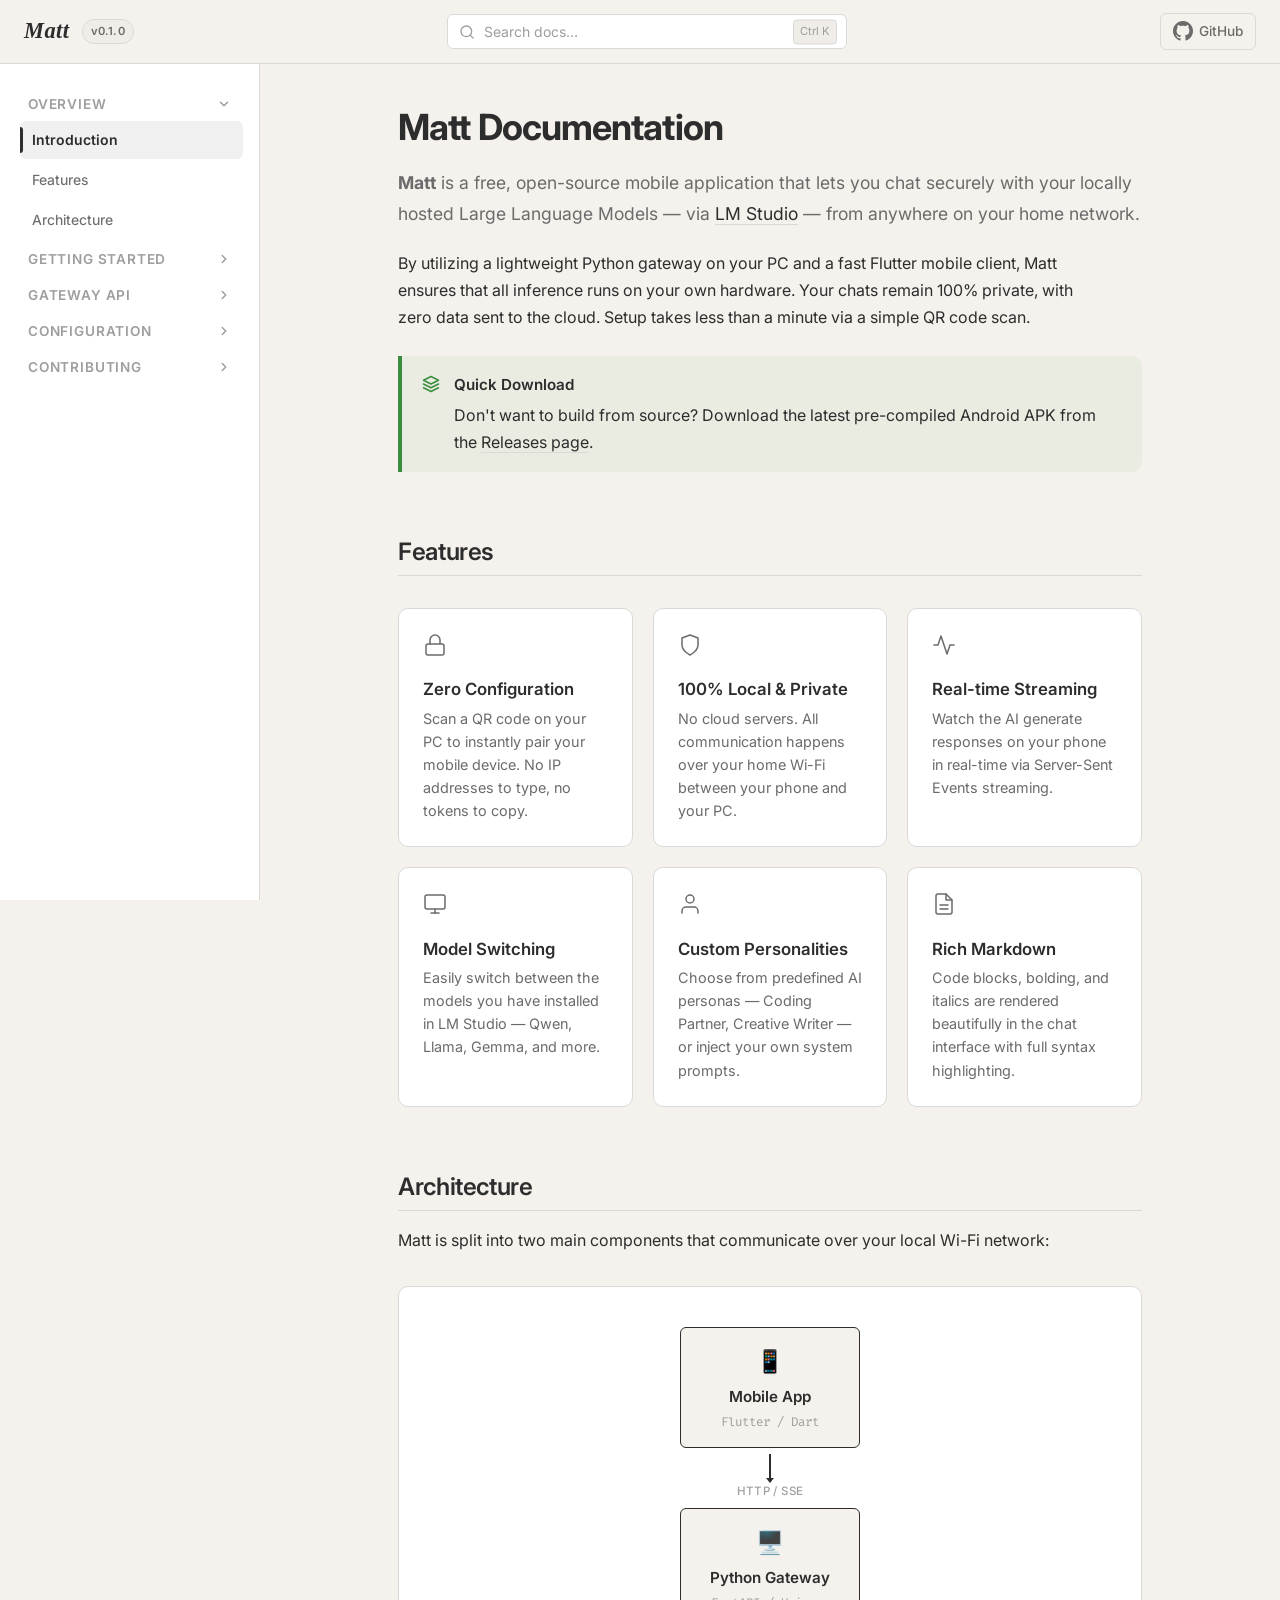
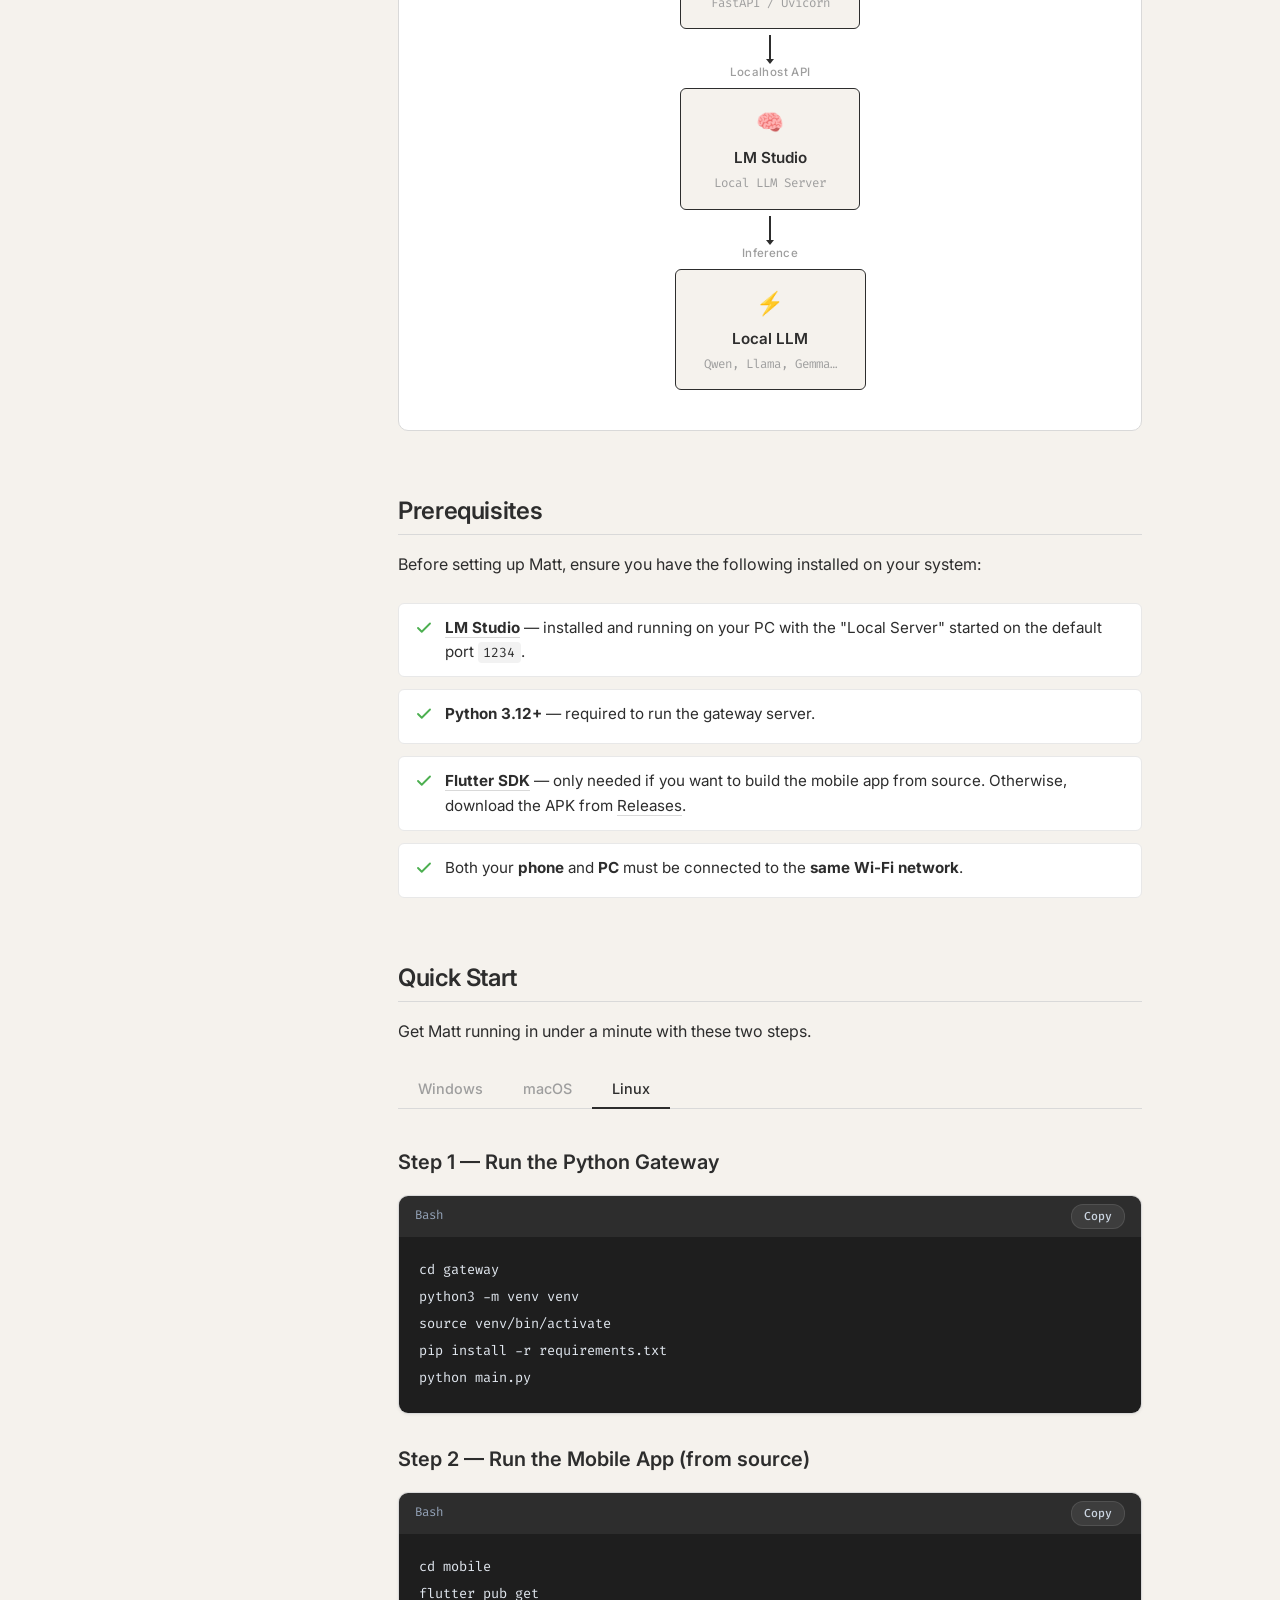
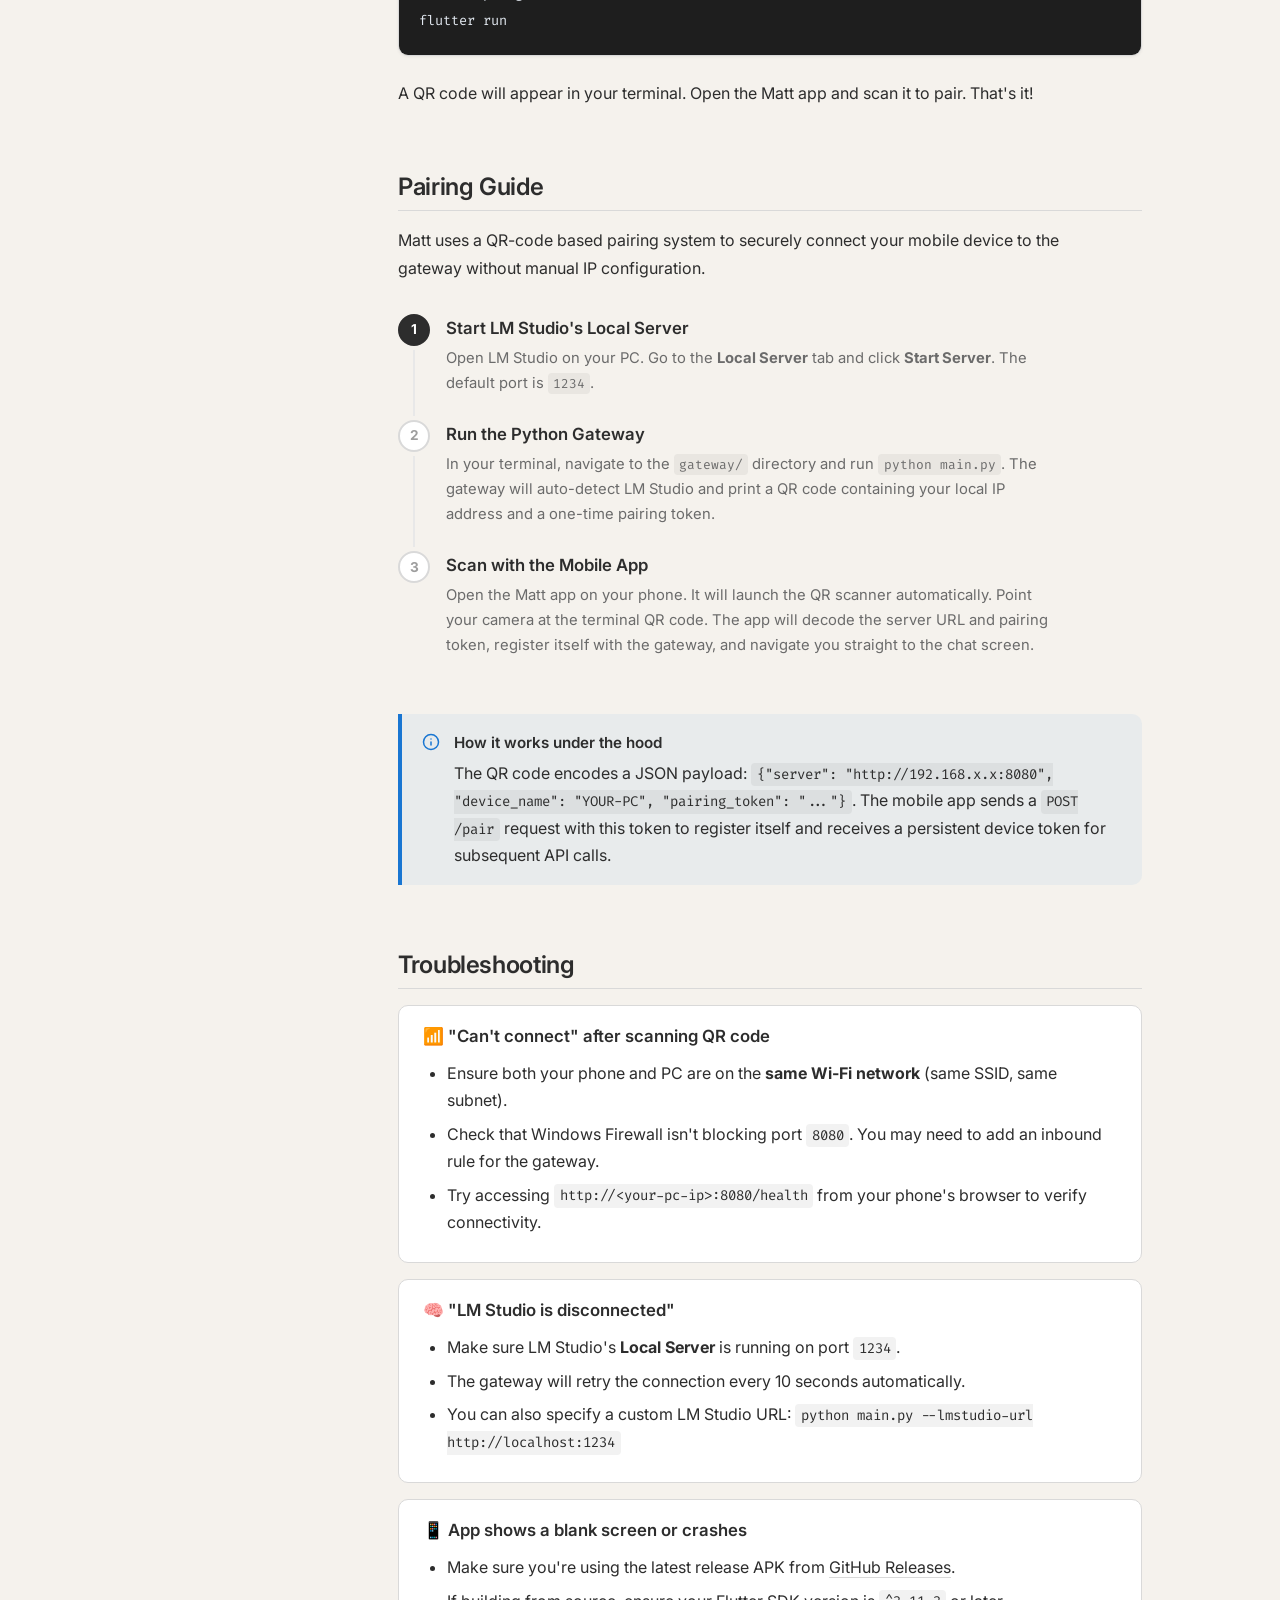
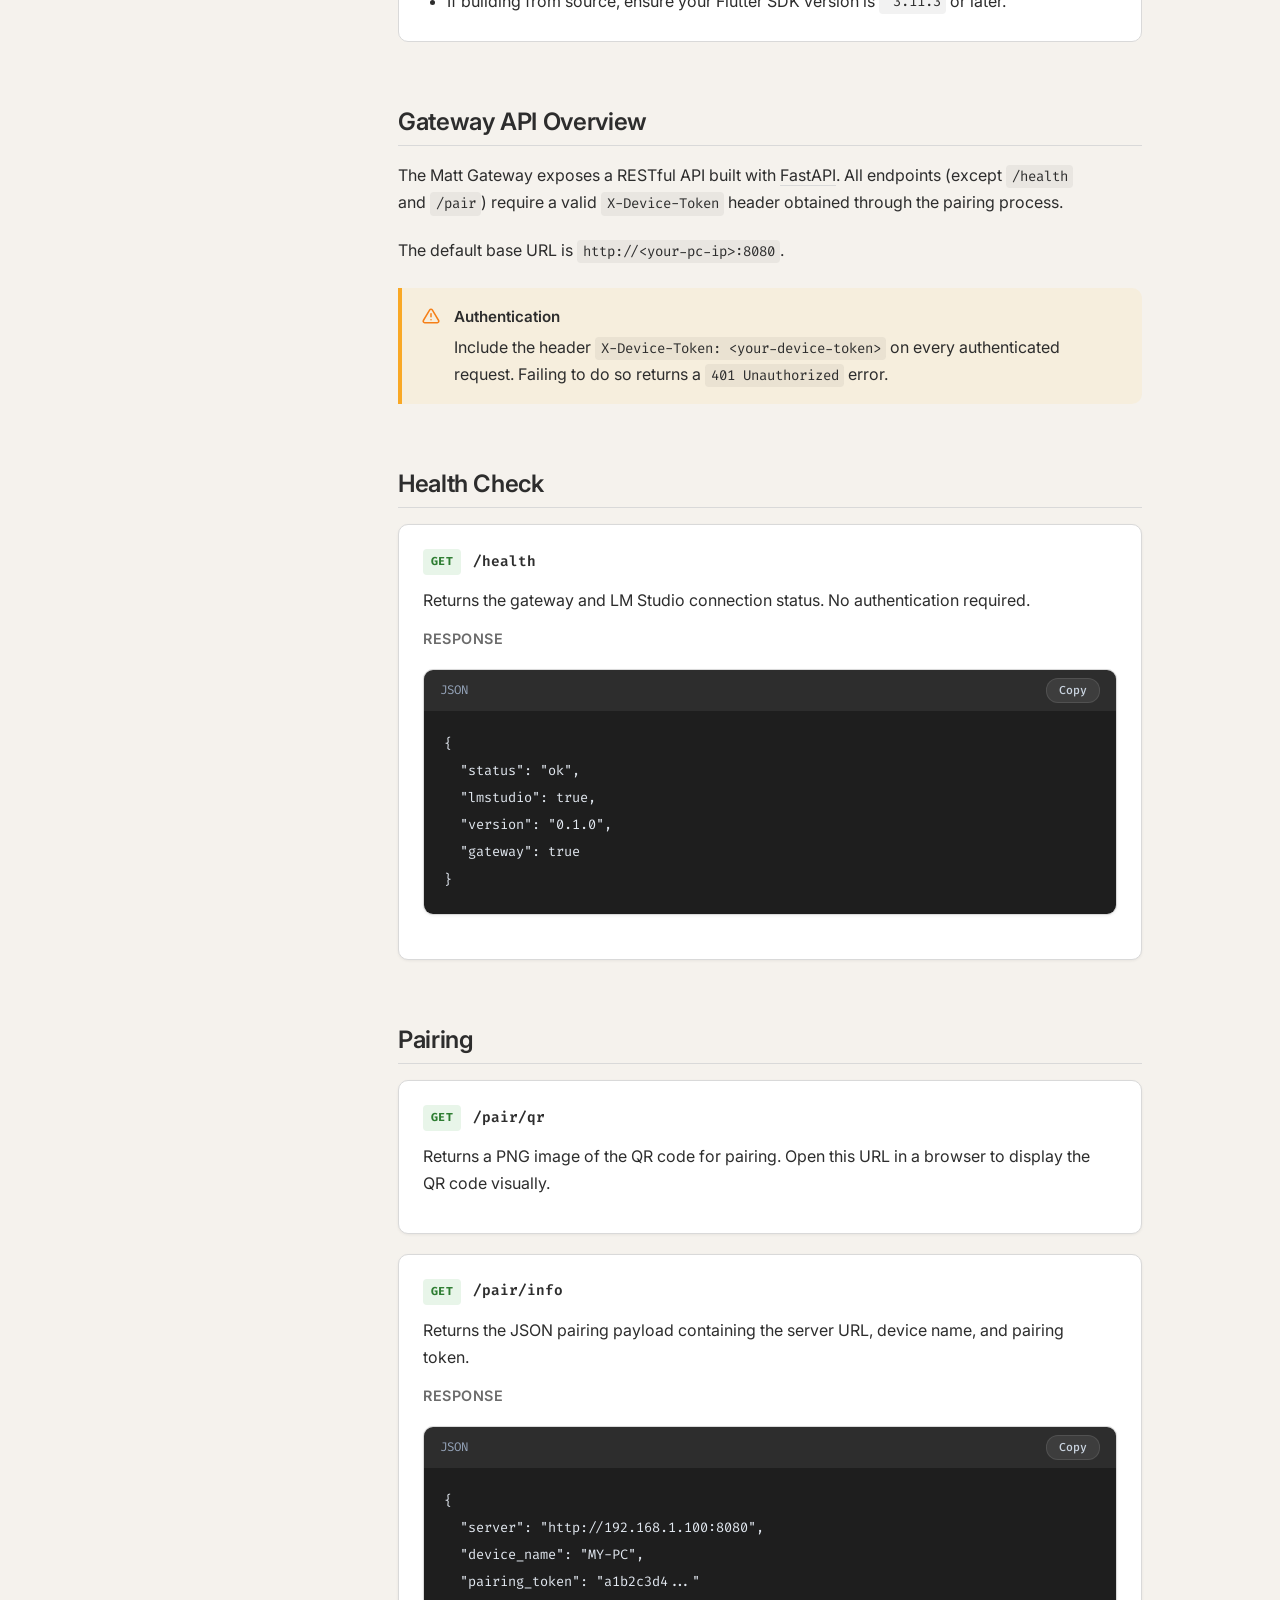
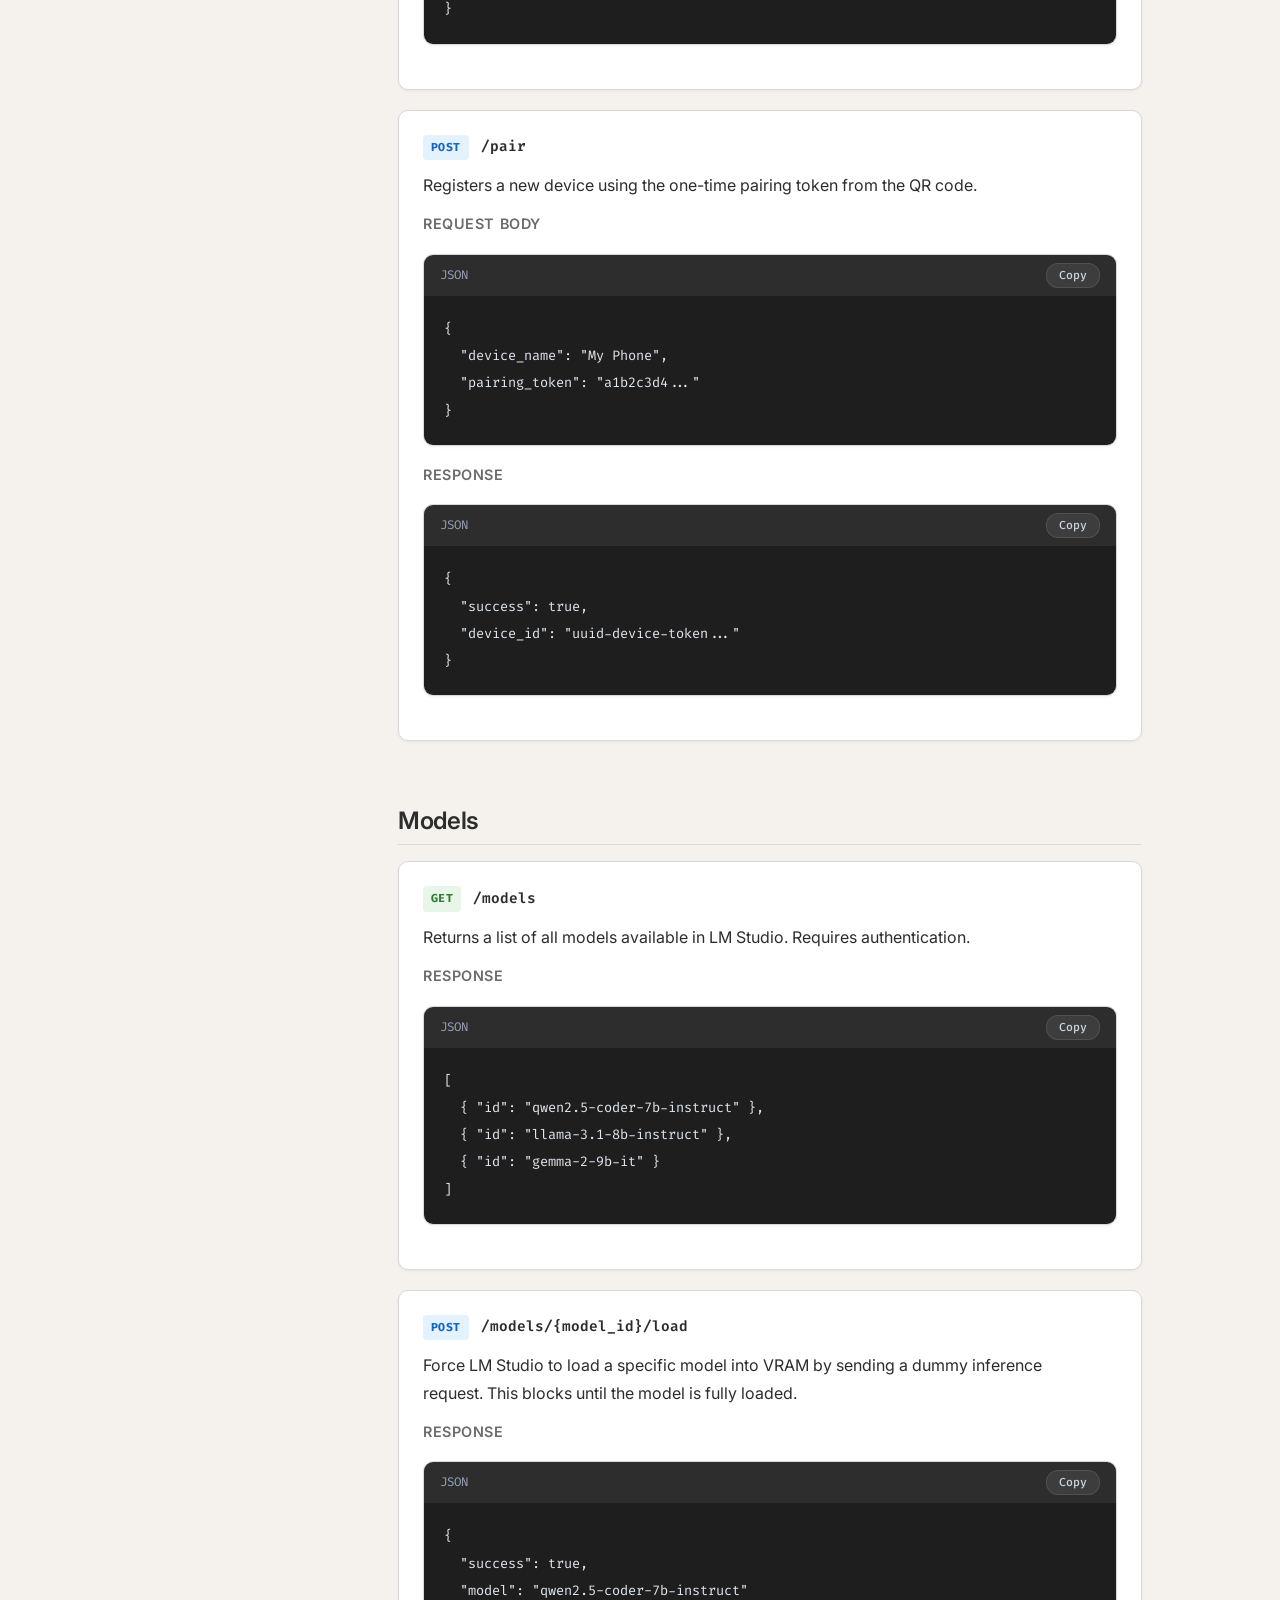
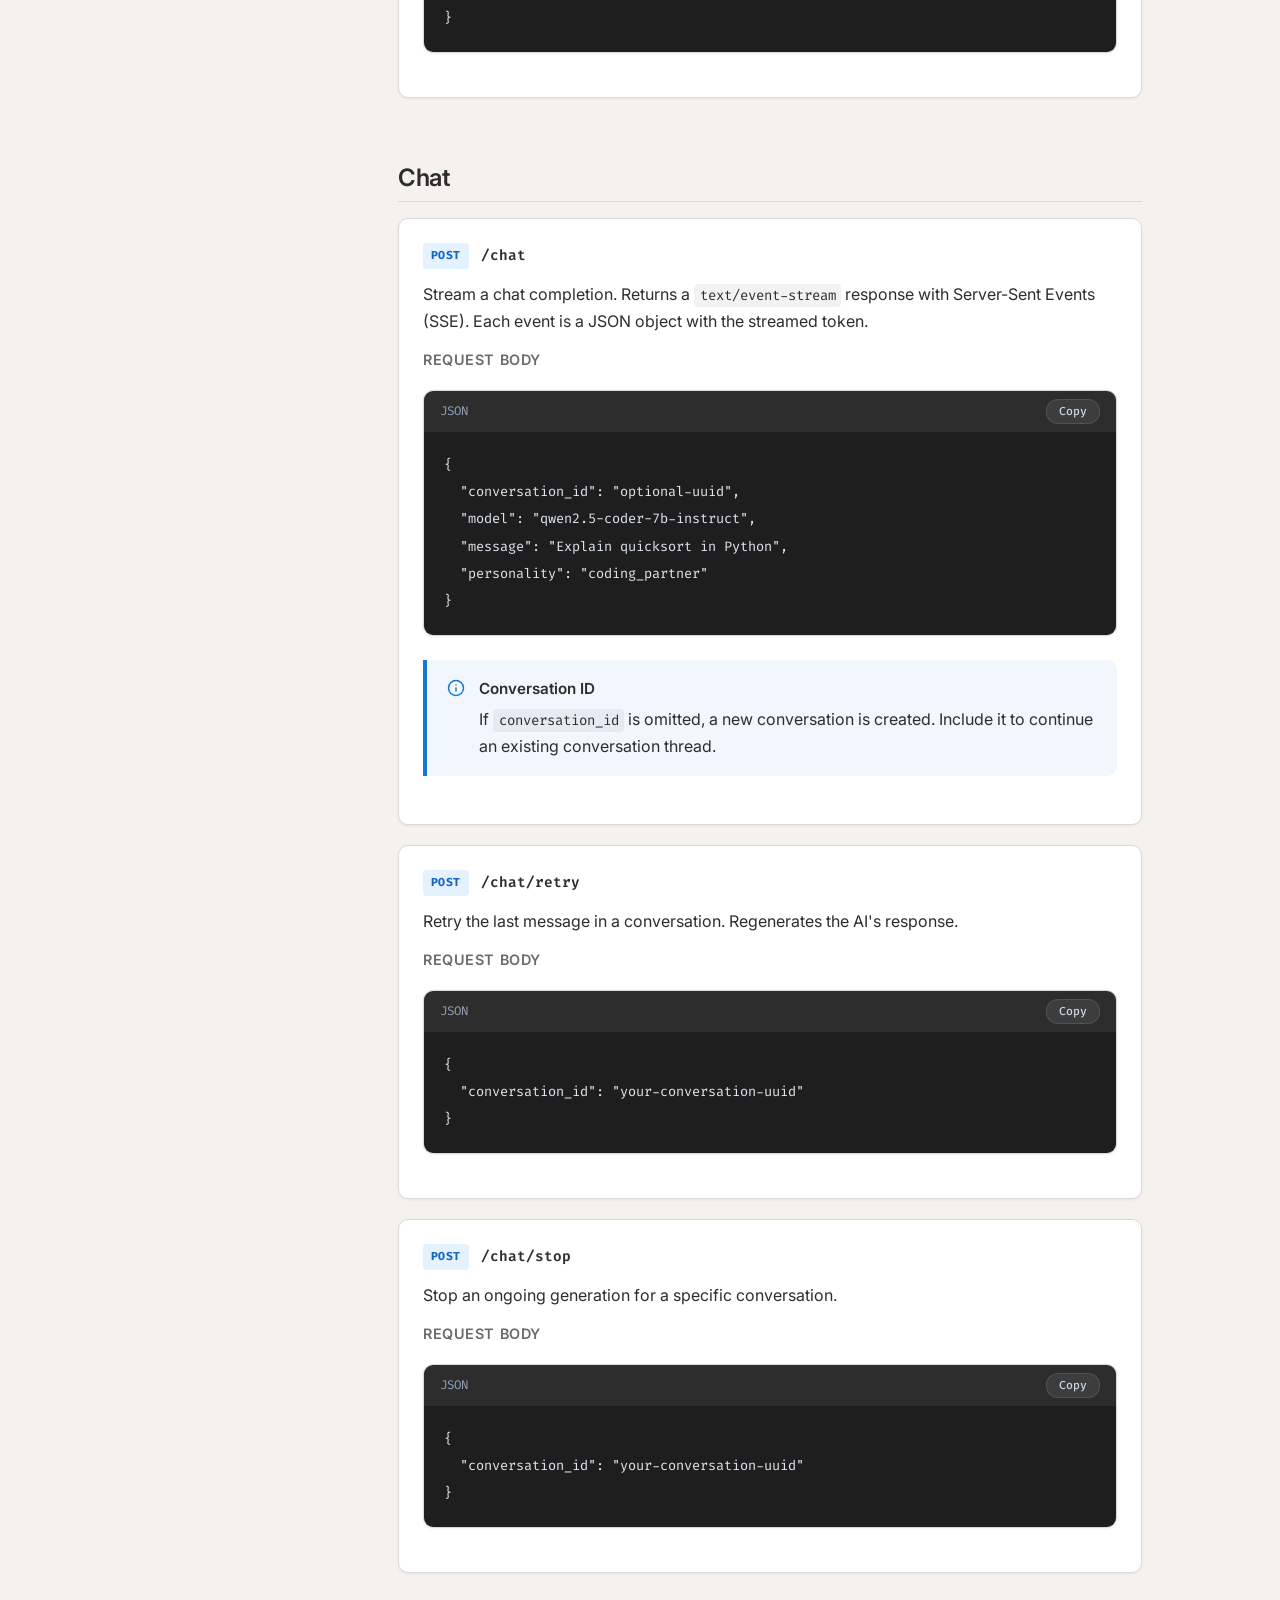
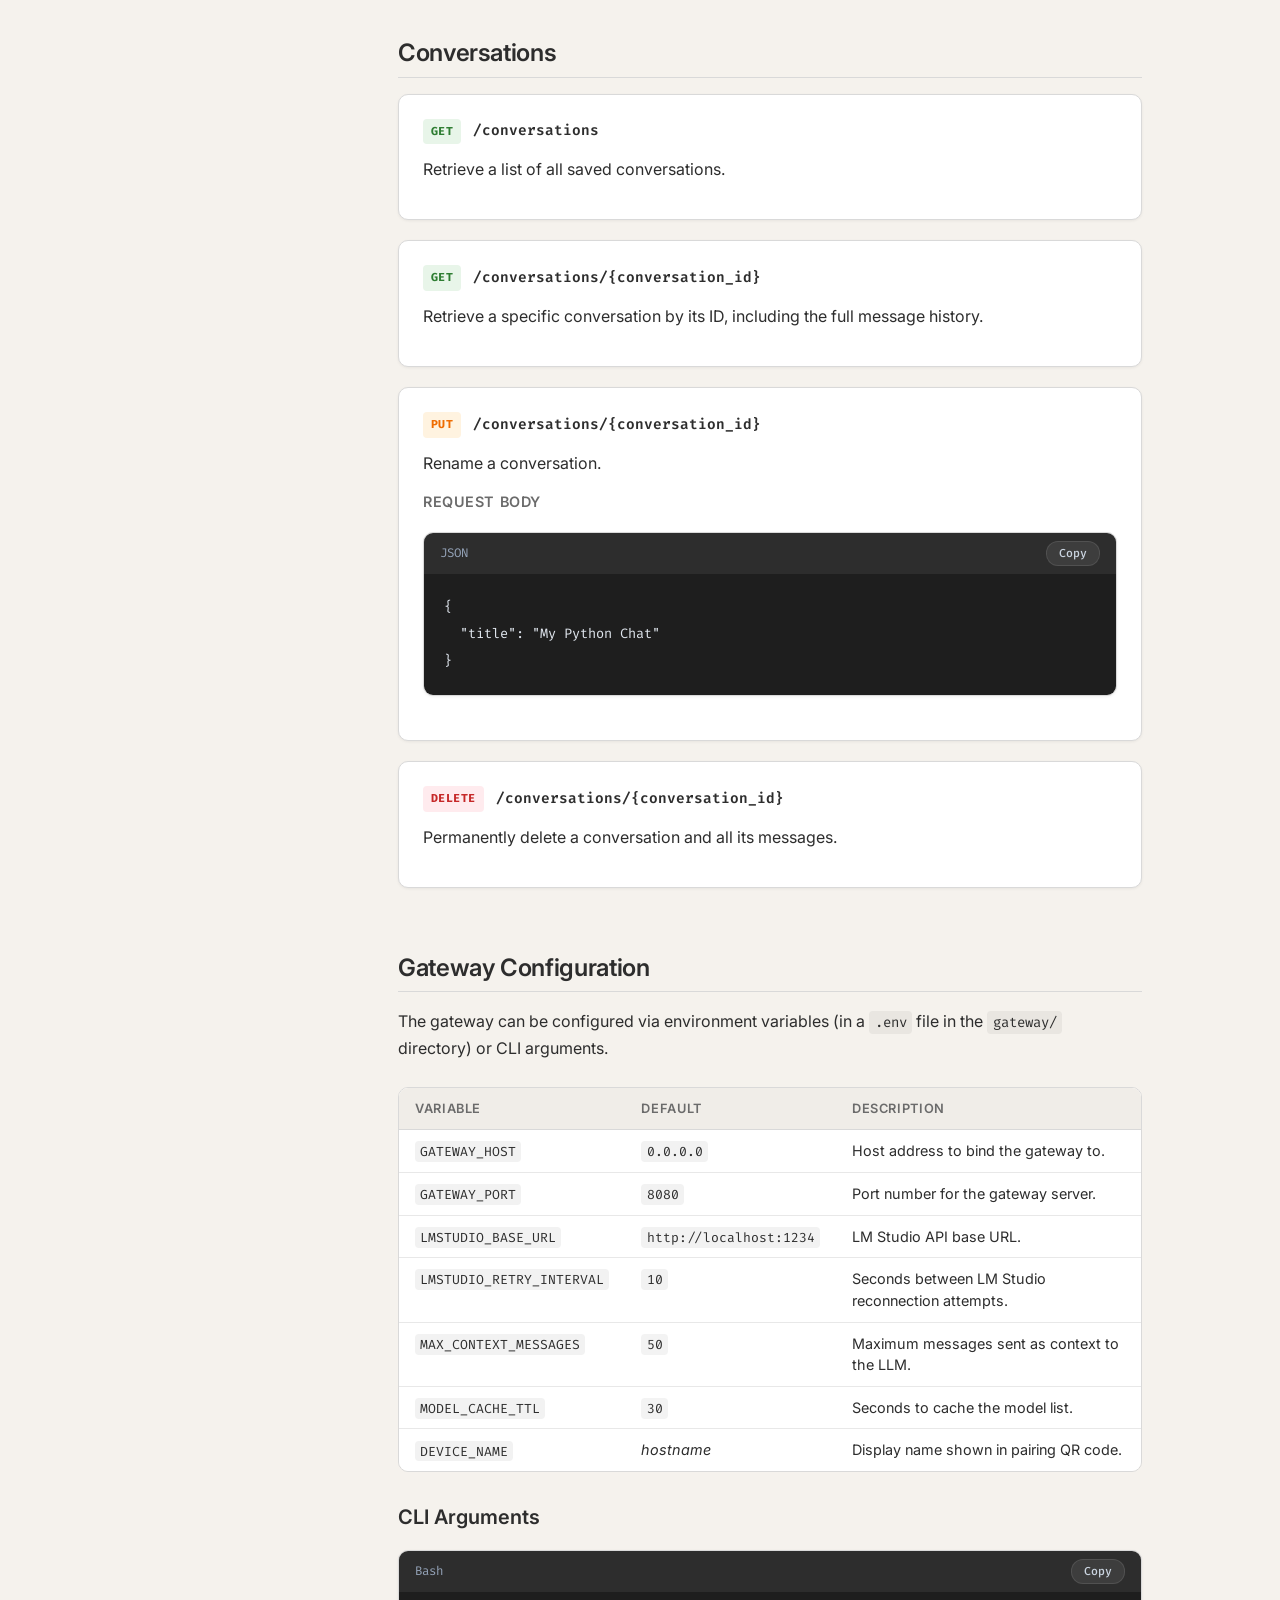
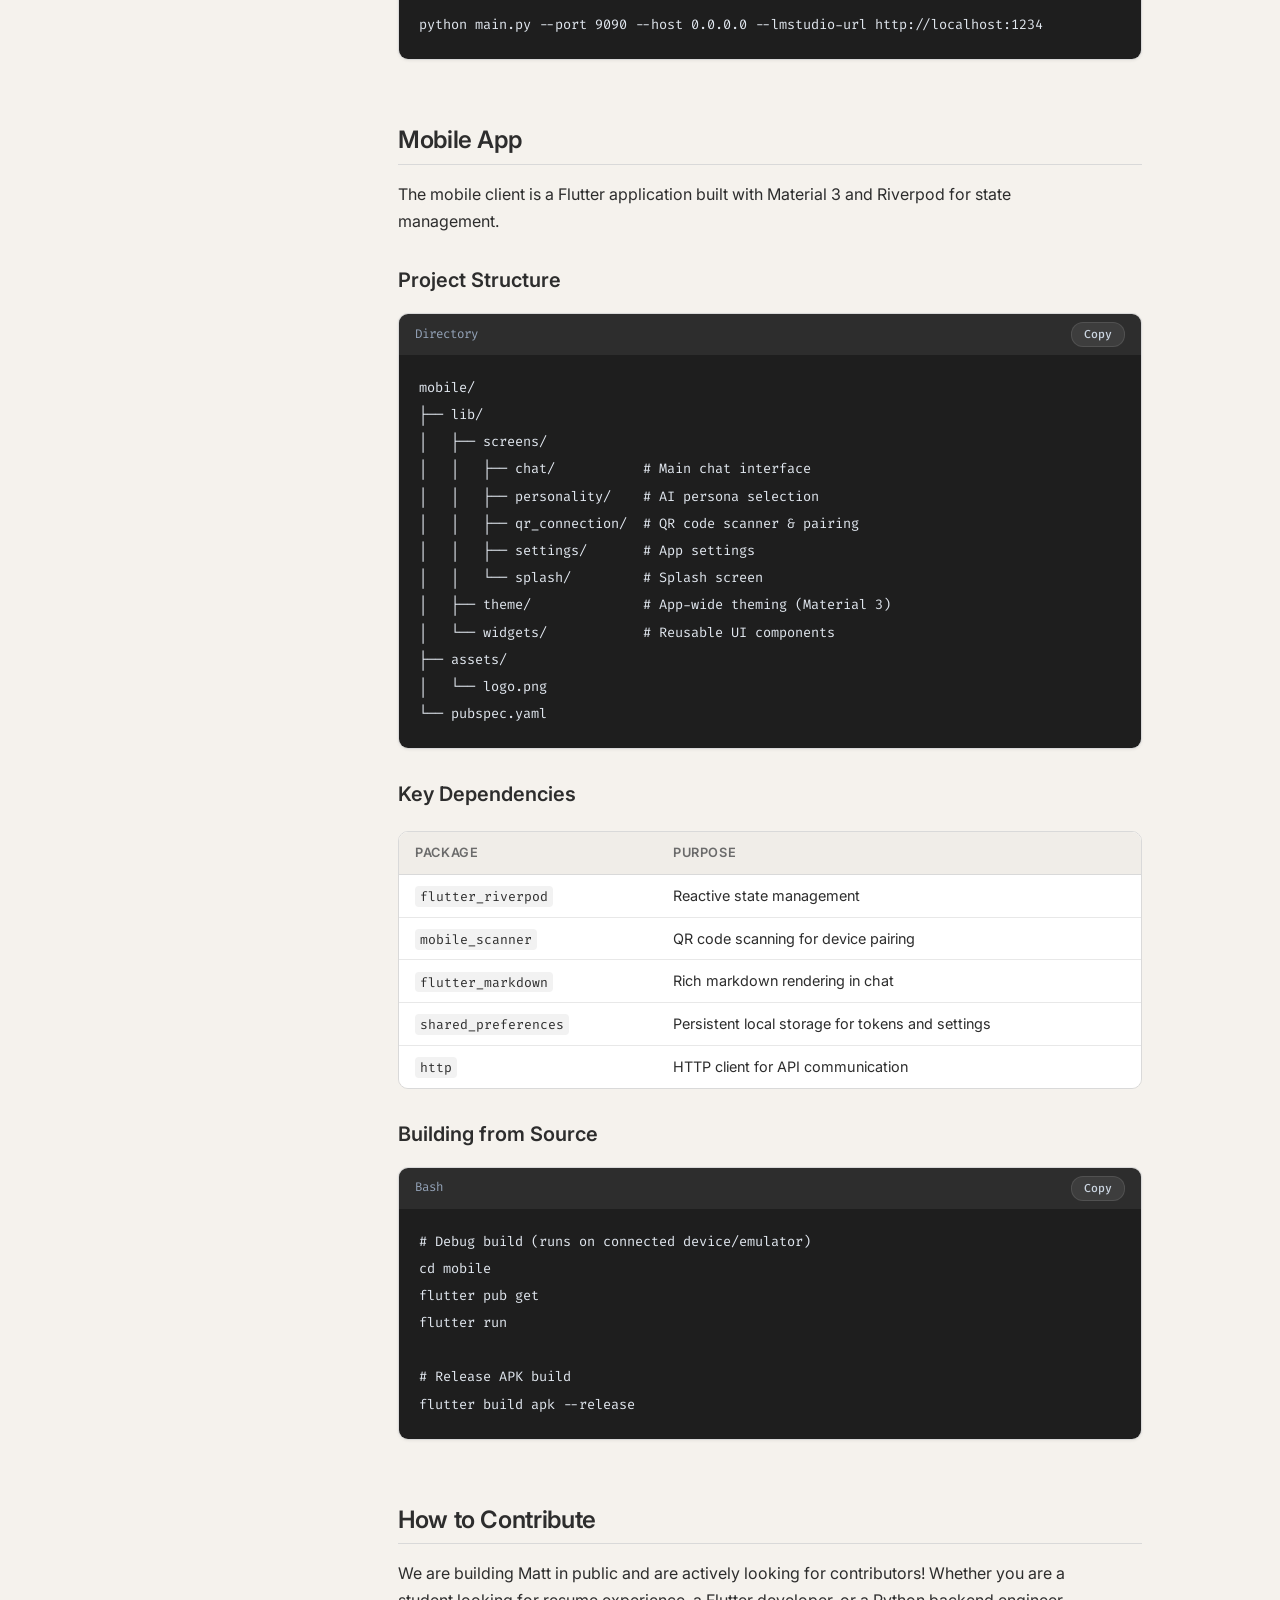
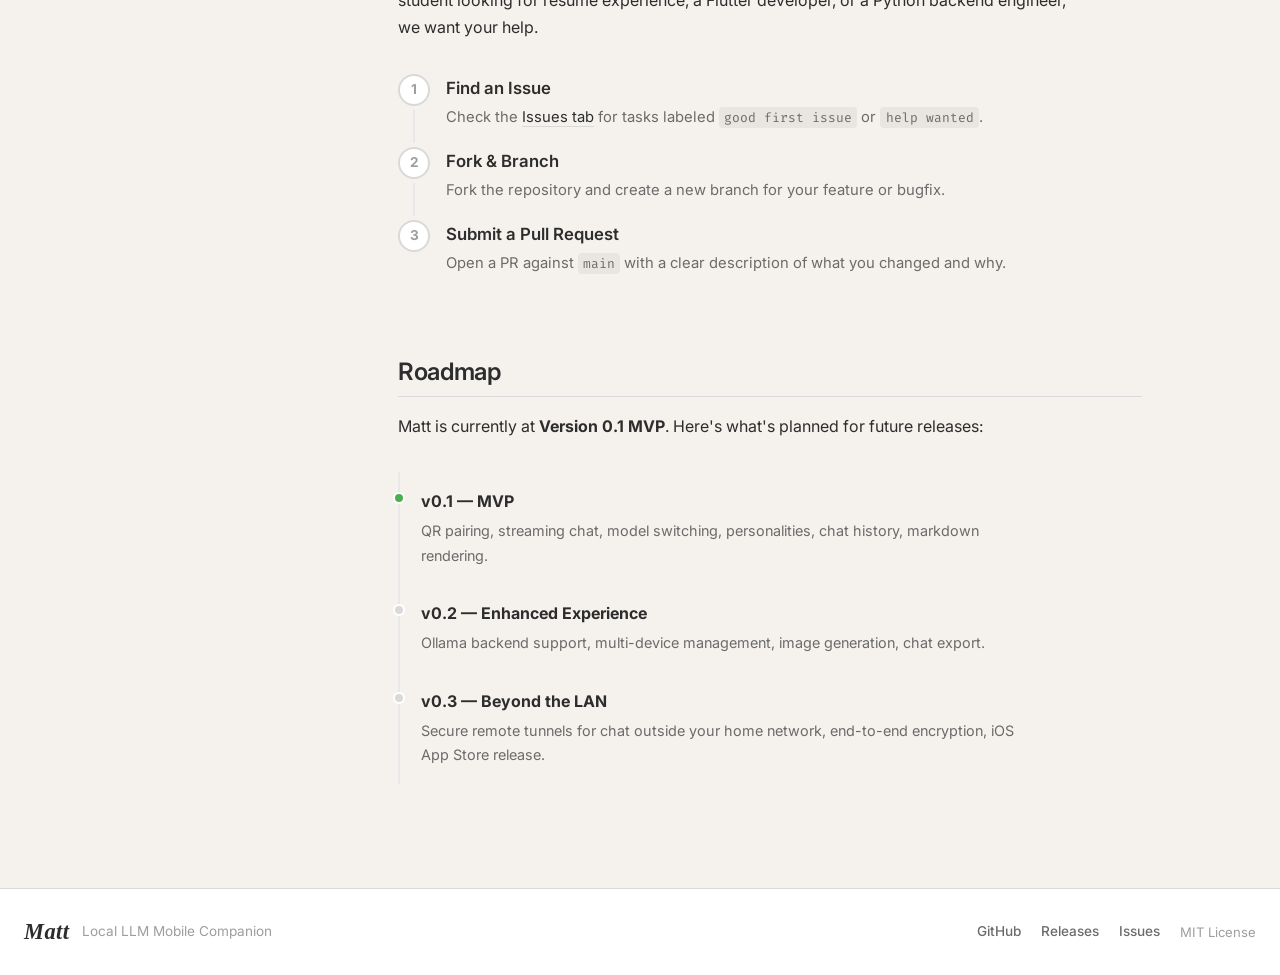
==== docs/index.html @ 433b0a06 "added documention" ====
<!DOCTYPE html>
<html lang="en">
<head>
  <meta charset="UTF-8" />
  <meta name="viewport" content="width=device-width, initial-scale=1.0" />
  <title>Matt — Local LLM Mobile Companion | Documentation</title>
  <meta name="description" content="Matt is a free, open-source mobile app that lets you chat with your locally hosted LLMs (via LM Studio) from anywhere on your home network. 100% private, zero cloud." />
  <meta name="keywords" content="Matt, LLM, local AI, LM Studio, mobile companion, open source, Flutter, Python, FastAPI" />
  <link rel="preconnect" href="https://fonts.googleapis.com" />
  <link rel="preconnect" href="https://fonts.gstatic.com" crossorigin />
  <link href="https://fonts.googleapis.com/css2?family=Inter:wght@400;500;600;700&family=Fira+Code:wght@400&display=swap" rel="stylesheet" />
  <link rel="stylesheet" href="style.css" />
</head>
<body>

  <!-- ═══════════════════════════════════════════════ -->
  <!-- HEADER                                         -->
  <!-- ═══════════════════════════════════════════════ -->
  <header class="header" id="top">
    <div class="header-inner">
      <div class="header-left">
        <button class="hamburger-btn" aria-label="Open navigation menu">
          <svg width="22" height="22" viewBox="0 0 24 24" fill="none" stroke="currentColor" stroke-width="2" stroke-linecap="round" stroke-linejoin="round"><line x1="3" y1="6" x2="21" y2="6"/><line x1="3" y1="12" x2="21" y2="12"/><line x1="3" y1="18" x2="21" y2="18"/></svg>
        </button>
        <a href="#top" class="logo">Matt</a>
        <span class="badge">v0.1.0</span>
      </div>
      <div class="header-center">
        <div class="search-wrapper">
          <svg class="search-icon" width="16" height="16" viewBox="0 0 24 24" fill="none" stroke="currentColor" stroke-width="2" stroke-linecap="round" stroke-linejoin="round"><circle cx="11" cy="11" r="8"/><line x1="21" y1="21" x2="16.65" y2="16.65"/></svg>
          <input type="text" class="search-input" placeholder="Search docs…" aria-label="Search documentation" />
          <kbd class="search-shortcut">Ctrl K</kbd>
        </div>
      </div>
      <div class="header-right">
        <a href="https://github.com/adarsh832/Matt" target="_blank" rel="noopener noreferrer" class="github-link" aria-label="View on GitHub">
          <svg width="20" height="20" viewBox="0 0 24 24" fill="currentColor"><path d="M12 0c-6.626 0-12 5.373-12 12 0 5.302 3.438 9.8 8.207 11.387.599.111.793-.261.793-.577v-2.234c-3.338.726-4.033-1.416-4.033-1.416-.546-1.387-1.333-1.756-1.333-1.756-1.089-.745.083-.729.083-.729 1.205.084 1.839 1.237 1.839 1.237 1.07 1.834 2.807 1.304 3.492.997.107-.775.418-1.305.762-1.604-2.665-.305-5.467-1.334-5.467-5.931 0-1.311.469-2.381 1.236-3.221-.124-.303-.535-1.524.117-3.176 0 0 1.008-.322 3.301 1.23.957-.266 1.983-.399 3.003-.404 1.02.005 2.047.138 3.006.404 2.291-1.552 3.297-1.23 3.297-1.23.653 1.653.242 2.874.118 3.176.77.84 1.235 1.911 1.235 3.221 0 4.609-2.807 5.624-5.479 5.921.43.372.823 1.102.823 2.222v3.293c0 .319.192.694.801.576 4.765-1.589 8.199-6.086 8.199-11.386 0-6.627-5.373-12-12-12z"/></svg>
          <span>GitHub</span>
        </a>
      </div>
    </div>
  </header>

  <!-- ═══════════════════════════════════════════════ -->
  <!-- MOBILE NAV OVERLAY                             -->
  <!-- ═══════════════════════════════════════════════ -->
  <div class="mobile-nav-overlay" id="mobileNav">
    <div class="mobile-nav-drawer">
      <div class="mobile-nav-header">
        <span class="logo">Matt</span>
        <button class="mobile-nav-close" aria-label="Close navigation">
          <svg width="20" height="20" viewBox="0 0 24 24" fill="none" stroke="currentColor" stroke-width="2" stroke-linecap="round" stroke-linejoin="round"><line x1="18" y1="6" x2="6" y2="18"/><line x1="6" y1="6" x2="18" y2="18"/></svg>
        </button>
      </div>
      <!-- Mobile nav links are cloned from sidebar by JS -->
      <nav class="mobile-nav-content" id="mobileNavContent"></nav>
    </div>
  </div>

  <!-- ═══════════════════════════════════════════════ -->
  <!-- DOCS LAYOUT (3 Columns)                        -->
  <!-- ═══════════════════════════════════════════════ -->
  <div class="docs-layout">

    <!-- ─────────── LEFT SIDEBAR ─────────── -->
    <aside class="sidebar" id="sidebar">
      <nav class="sidebar-nav">

        <!-- Overview -->
        <div class="menu-group open">
          <button class="menu-trigger">
            <span>Overview</span>
            <svg class="chevron" width="14" height="14" viewBox="0 0 24 24" fill="none" stroke="currentColor" stroke-width="2.5" stroke-linecap="round" stroke-linejoin="round"><polyline points="9 18 15 12 9 6"/></svg>
          </button>
          <div class="menu-content">
            <div class="menu-content-inner">
              <a href="#introduction" class="nav-link active" data-section="introduction">Introduction</a>
              <a href="#features" class="nav-link" data-section="features">Features</a>
              <a href="#architecture" class="nav-link" data-section="architecture">Architecture</a>
            </div>
          </div>
        </div>

        <!-- Getting Started -->
        <div class="menu-group">
          <button class="menu-trigger">
            <span>Getting Started</span>
            <svg class="chevron" width="14" height="14" viewBox="0 0 24 24" fill="none" stroke="currentColor" stroke-width="2.5" stroke-linecap="round" stroke-linejoin="round"><polyline points="9 18 15 12 9 6"/></svg>
          </button>
          <div class="menu-content">
            <div class="menu-content-inner">
              <a href="#prerequisites" class="nav-link" data-section="prerequisites">Prerequisites</a>
              <a href="#quick-start" class="nav-link" data-section="quick-start">Quick Start</a>
              <a href="#pairing" class="nav-link" data-section="pairing">Pairing Guide</a>
              <a href="#troubleshooting" class="nav-link" data-section="troubleshooting">Troubleshooting</a>
            </div>
          </div>
        </div>

        <!-- Gateway API -->
        <div class="menu-group">
          <button class="menu-trigger">
            <span>Gateway API</span>
            <svg class="chevron" width="14" height="14" viewBox="0 0 24 24" fill="none" stroke="currentColor" stroke-width="2.5" stroke-linecap="round" stroke-linejoin="round"><polyline points="9 18 15 12 9 6"/></svg>
          </button>
          <div class="menu-content">
            <div class="menu-content-inner">
              <a href="#api-overview" class="nav-link" data-section="api-overview">API Overview</a>
              <a href="#api-health" class="nav-link" data-section="api-health">Health Check</a>
              <a href="#api-pair" class="nav-link" data-section="api-pair">Pairing</a>
              <a href="#api-models" class="nav-link" data-section="api-models">Models</a>
              <a href="#api-chat" class="nav-link" data-section="api-chat">Chat</a>
              <a href="#api-conversations" class="nav-link" data-section="api-conversations">Conversations</a>
            </div>
          </div>
        </div>

        <!-- Configuration -->
        <div class="menu-group">
          <button class="menu-trigger">
            <span>Configuration</span>
            <svg class="chevron" width="14" height="14" viewBox="0 0 24 24" fill="none" stroke="currentColor" stroke-width="2.5" stroke-linecap="round" stroke-linejoin="round"><polyline points="9 18 15 12 9 6"/></svg>
          </button>
          <div class="menu-content">
            <div class="menu-content-inner">
              <a href="#gateway-config" class="nav-link" data-section="gateway-config">Gateway Config</a>
              <a href="#mobile-app" class="nav-link" data-section="mobile-app">Mobile App</a>
            </div>
          </div>
        </div>

        <!-- Contributing -->
        <div class="menu-group">
          <button class="menu-trigger">
            <span>Contributing</span>
            <svg class="chevron" width="14" height="14" viewBox="0 0 24 24" fill="none" stroke="currentColor" stroke-width="2.5" stroke-linecap="round" stroke-linejoin="round"><polyline points="9 18 15 12 9 6"/></svg>
          </button>
          <div class="menu-content">
            <div class="menu-content-inner">
              <a href="#contributing" class="nav-link" data-section="contributing">How to Contribute</a>
              <a href="#roadmap" class="nav-link" data-section="roadmap">Roadmap</a>
            </div>
          </div>
        </div>

      </nav>
    </aside>

    <!-- ─────────── MAIN CONTENT ─────────── -->
    <main class="content">

      <!-- ══════════ INTRODUCTION ══════════ -->
      <section id="introduction" class="doc-section">
        <h1>Matt Documentation</h1>
        <p class="lead">
          <strong>Matt</strong> is a free, open-source mobile application that lets you chat securely with your locally hosted Large Language Models — via <a href="https://lmstudio.ai/" target="_blank" rel="noopener">LM Studio</a> — from anywhere on your home network.
        </p>
        <p>
          By utilizing a lightweight Python gateway on your PC and a fast Flutter mobile client, Matt ensures that all inference runs on your own hardware. Your chats remain 100% private, with zero data sent to the cloud. Setup takes less than a minute via a simple QR code scan.
        </p>

        <div class="callout callout-tip">
          <div class="callout-icon">
            <svg width="18" height="18" viewBox="0 0 24 24" fill="none" stroke="currentColor" stroke-width="2" stroke-linecap="round" stroke-linejoin="round"><path d="M12 2L2 7l10 5 10-5-10-5z"/><path d="M2 17l10 5 10-5"/><path d="M2 12l10 5 10-5"/></svg>
          </div>
          <div class="callout-body">
            <div class="callout-title">Quick Download</div>
            <p>Don't want to build from source? Download the latest pre-compiled Android APK from the <a href="https://github.com/adarsh832/Matt/releases/latest" target="_blank" rel="noopener">Releases page</a>.</p>
          </div>
        </div>
      </section>

      <!-- ══════════ FEATURES ══════════ -->
      <section id="features" class="doc-section">
        <h2>Features</h2>
        <div class="feature-grid">
          <div class="feature-card">
            <div class="feature-icon">
              <svg width="24" height="24" viewBox="0 0 24 24" fill="none" stroke="currentColor" stroke-width="1.5" stroke-linecap="round" stroke-linejoin="round"><rect x="3" y="11" width="18" height="11" rx="2"/><path d="M7 11V7a5 5 0 0 1 10 0v4"/></svg>
            </div>
            <h3 class="feature-title">Zero Configuration</h3>
            <p class="feature-desc">Scan a QR code on your PC to instantly pair your mobile device. No IP addresses to type, no tokens to copy.</p>
          </div>
          <div class="feature-card">
            <div class="feature-icon">
              <svg width="24" height="24" viewBox="0 0 24 24" fill="none" stroke="currentColor" stroke-width="1.5" stroke-linecap="round" stroke-linejoin="round"><path d="M12 22s8-4 8-10V5l-8-3-8 3v7c0 6 8 10 8 10z"/></svg>
            </div>
            <h3 class="feature-title">100% Local &amp; Private</h3>
            <p class="feature-desc">No cloud servers. All communication happens over your home Wi-Fi between your phone and your PC.</p>
          </div>
          <div class="feature-card">
            <div class="feature-icon">
              <svg width="24" height="24" viewBox="0 0 24 24" fill="none" stroke="currentColor" stroke-width="1.5" stroke-linecap="round" stroke-linejoin="round"><polyline points="22 12 18 12 15 21 9 3 6 12 2 12"/></svg>
            </div>
            <h3 class="feature-title">Real-time Streaming</h3>
            <p class="feature-desc">Watch the AI generate responses on your phone in real-time via Server-Sent Events streaming.</p>
          </div>
          <div class="feature-card">
            <div class="feature-icon">
              <svg width="24" height="24" viewBox="0 0 24 24" fill="none" stroke="currentColor" stroke-width="1.5" stroke-linecap="round" stroke-linejoin="round"><rect x="2" y="3" width="20" height="14" rx="2"/><line x1="8" y1="21" x2="16" y2="21"/><line x1="12" y1="17" x2="12" y2="21"/></svg>
            </div>
            <h3 class="feature-title">Model Switching</h3>
            <p class="feature-desc">Easily switch between the models you have installed in LM Studio — Qwen, Llama, Gemma, and more.</p>
          </div>
          <div class="feature-card">
            <div class="feature-icon">
              <svg width="24" height="24" viewBox="0 0 24 24" fill="none" stroke="currentColor" stroke-width="1.5" stroke-linecap="round" stroke-linejoin="round"><path d="M20 21v-2a4 4 0 0 0-4-4H8a4 4 0 0 0-4 4v2"/><circle cx="12" cy="7" r="4"/></svg>
            </div>
            <h3 class="feature-title">Custom Personalities</h3>
            <p class="feature-desc">Choose from predefined AI personas — Coding Partner, Creative Writer — or inject your own system prompts.</p>
          </div>
          <div class="feature-card">
            <div class="feature-icon">
              <svg width="24" height="24" viewBox="0 0 24 24" fill="none" stroke="currentColor" stroke-width="1.5" stroke-linecap="round" stroke-linejoin="round"><path d="M14 2H6a2 2 0 0 0-2 2v16a2 2 0 0 0 2 2h12a2 2 0 0 0 2-2V8z"/><polyline points="14 2 14 8 20 8"/><line x1="16" y1="13" x2="8" y2="13"/><line x1="16" y1="17" x2="8" y2="17"/></svg>
            </div>
            <h3 class="feature-title">Rich Markdown</h3>
            <p class="feature-desc">Code blocks, bolding, and italics are rendered beautifully in the chat interface with full syntax highlighting.</p>
          </div>
        </div>
      </section>

      <!-- ══════════ ARCHITECTURE ══════════ -->
      <section id="architecture" class="doc-section">
        <h2>Architecture</h2>
        <p>Matt is split into two main components that communicate over your local Wi-Fi network:</p>

        <div class="architecture-diagram">
          <div class="arch-box">
            <div class="arch-box-icon">📱</div>
            <div class="arch-box-label">Mobile App</div>
            <div class="arch-box-tech">Flutter / Dart</div>
          </div>
          <div class="arch-connector">
            <div class="arch-connector-line"></div>
            <span class="arch-connector-label">HTTP / SSE</span>
          </div>
          <div class="arch-box">
            <div class="arch-box-icon">🖥️</div>
            <div class="arch-box-label">Python Gateway</div>
            <div class="arch-box-tech">FastAPI / Uvicorn</div>
          </div>
          <div class="arch-connector">
            <div class="arch-connector-line"></div>
            <span class="arch-connector-label">Localhost API</span>
          </div>
          <div class="arch-box">
            <div class="arch-box-icon">🧠</div>
            <div class="arch-box-label">LM Studio</div>
            <div class="arch-box-tech">Local LLM Server</div>
          </div>
          <div class="arch-connector">
            <div class="arch-connector-line"></div>
            <span class="arch-connector-label">Inference</span>
          </div>
          <div class="arch-box">
            <div class="arch-box-icon">⚡</div>
            <div class="arch-box-label">Local LLM</div>
            <div class="arch-box-tech">Qwen, Llama, Gemma…</div>
          </div>
        </div>
      </section>

      <!-- ══════════ PREREQUISITES ══════════ -->
      <section id="prerequisites" class="doc-section">
        <h2>Prerequisites</h2>
        <p>Before setting up Matt, ensure you have the following installed on your system:</p>
        <div class="prereq-list">
          <div class="prereq-item">
            <div class="prereq-check">
              <svg width="18" height="18" viewBox="0 0 24 24" fill="none" stroke="var(--connected-green)" stroke-width="2.5" stroke-linecap="round" stroke-linejoin="round"><polyline points="20 6 9 17 4 12"/></svg>
            </div>
            <div class="prereq-body">
              <strong><a href="https://lmstudio.ai/" target="_blank" rel="noopener">LM Studio</a></strong> — installed and running on your PC with the "Local Server" started on the default port <code>1234</code>.
            </div>
          </div>
          <div class="prereq-item">
            <div class="prereq-check">
              <svg width="18" height="18" viewBox="0 0 24 24" fill="none" stroke="var(--connected-green)" stroke-width="2.5" stroke-linecap="round" stroke-linejoin="round"><polyline points="20 6 9 17 4 12"/></svg>
            </div>
            <div class="prereq-body">
              <strong>Python 3.12+</strong> — required to run the gateway server.
            </div>
          </div>
          <div class="prereq-item">
            <div class="prereq-check">
              <svg width="18" height="18" viewBox="0 0 24 24" fill="none" stroke="var(--connected-green)" stroke-width="2.5" stroke-linecap="round" stroke-linejoin="round"><polyline points="20 6 9 17 4 12"/></svg>
            </div>
            <div class="prereq-body">
              <strong><a href="https://flutter.dev/docs/get-started/install" target="_blank" rel="noopener">Flutter SDK</a></strong> — only needed if you want to build the mobile app from source. Otherwise, download the APK from <a href="https://github.com/adarsh832/Matt/releases/latest" target="_blank" rel="noopener">Releases</a>.
            </div>
          </div>
          <div class="prereq-item">
            <div class="prereq-check">
              <svg width="18" height="18" viewBox="0 0 24 24" fill="none" stroke="var(--connected-green)" stroke-width="2.5" stroke-linecap="round" stroke-linejoin="round"><polyline points="20 6 9 17 4 12"/></svg>
            </div>
            <div class="prereq-body">
              Both your <strong>phone</strong> and <strong>PC</strong> must be connected to the <strong>same Wi-Fi network</strong>.
            </div>
          </div>
        </div>
      </section>

      <!-- ══════════ QUICK START ══════════ -->
      <section id="quick-start" class="doc-section">
        <h2>Quick Start</h2>
        <p>Get Matt running in under a minute with these two steps.</p>

        <!-- OS Tabs -->
        <div class="os-tabs-container">
          <div class="os-tabs">
            <button class="os-tab active" data-os="windows">Windows</button>
            <button class="os-tab" data-os="macos">macOS</button>
            <button class="os-tab" data-os="linux">Linux</button>
          </div>

          <div class="os-tab-content active" data-os="windows">
            <h3>Step 1 — Run the Python Gateway</h3>
            <div class="code-wrapper">
              <div class="code-header">
                <span>PowerShell</span>
                <button class="copy-btn" aria-label="Copy code">Copy</button>
              </div>
              <div class="code-block"><pre><code>cd gateway
python -m venv venv
.\venv\Scripts\activate
pip install -r requirements.txt
python main.py</code></pre></div>
            </div>
            <h3>Step 2 — Run the Mobile App (from source)</h3>
            <div class="code-wrapper">
              <div class="code-header">
                <span>PowerShell</span>
                <button class="copy-btn" aria-label="Copy code">Copy</button>
              </div>
              <div class="code-block"><pre><code>cd mobile
flutter pub get
flutter run</code></pre></div>
            </div>
          </div>

          <div class="os-tab-content" data-os="macos">
            <h3>Step 1 — Run the Python Gateway</h3>
            <div class="code-wrapper">
              <div class="code-header">
                <span>Terminal</span>
                <button class="copy-btn" aria-label="Copy code">Copy</button>
              </div>
              <div class="code-block"><pre><code>cd gateway
python3 -m venv venv
source venv/bin/activate
pip install -r requirements.txt
python main.py</code></pre></div>
            </div>
            <h3>Step 2 — Run the Mobile App (from source)</h3>
            <div class="code-wrapper">
              <div class="code-header">
                <span>Terminal</span>
                <button class="copy-btn" aria-label="Copy code">Copy</button>
              </div>
              <div class="code-block"><pre><code>cd mobile
flutter pub get
flutter run</code></pre></div>
            </div>
          </div>

          <div class="os-tab-content" data-os="linux">
            <h3>Step 1 — Run the Python Gateway</h3>
            <div class="code-wrapper">
              <div class="code-header">
                <span>Bash</span>
                <button class="copy-btn" aria-label="Copy code">Copy</button>
              </div>
              <div class="code-block"><pre><code>cd gateway
python3 -m venv venv
source venv/bin/activate
pip install -r requirements.txt
python main.py</code></pre></div>
            </div>
            <h3>Step 2 — Run the Mobile App (from source)</h3>
            <div class="code-wrapper">
              <div class="code-header">
                <span>Bash</span>
                <button class="copy-btn" aria-label="Copy code">Copy</button>
              </div>
              <div class="code-block"><pre><code>cd mobile
flutter pub get
flutter run</code></pre></div>
            </div>
          </div>
        </div>

        <p>A QR code will appear in your terminal. Open the Matt app and scan it to pair. That's it!</p>
      </section>

      <!-- ══════════ PAIRING GUIDE ══════════ -->
      <section id="pairing" class="doc-section">
        <h2>Pairing Guide</h2>
        <p>Matt uses a QR-code based pairing system to securely connect your mobile device to the gateway without manual IP configuration.</p>

        <div class="stepper">
          <div class="step active" data-step="1">
            <div class="step-indicator">
              <div class="step-number">1</div>
              <div class="step-line"></div>
            </div>
            <div class="step-content">
              <h3 class="step-title">Start LM Studio's Local Server</h3>
              <p>Open LM Studio on your PC. Go to the <strong>Local Server</strong> tab and click <strong>Start Server</strong>. The default port is <code>1234</code>.</p>
            </div>
          </div>
          <div class="step" data-step="2">
            <div class="step-indicator">
              <div class="step-number">2</div>
              <div class="step-line"></div>
            </div>
            <div class="step-content">
              <h3 class="step-title">Run the Python Gateway</h3>
              <p>In your terminal, navigate to the <code>gateway/</code> directory and run <code>python main.py</code>. The gateway will auto-detect LM Studio and print a QR code containing your local IP address and a one-time pairing token.</p>
            </div>
          </div>
          <div class="step" data-step="3">
            <div class="step-indicator">
              <div class="step-number">3</div>
            </div>
            <div class="step-content">
              <h3 class="step-title">Scan with the Mobile App</h3>
              <p>Open the Matt app on your phone. It will launch the QR scanner automatically. Point your camera at the terminal QR code. The app will decode the server URL and pairing token, register itself with the gateway, and navigate you straight to the chat screen.</p>
            </div>
          </div>
        </div>

        <div class="callout callout-note">
          <div class="callout-icon">
            <svg width="18" height="18" viewBox="0 0 24 24" fill="none" stroke="currentColor" stroke-width="2" stroke-linecap="round" stroke-linejoin="round"><circle cx="12" cy="12" r="10"/><line x1="12" y1="16" x2="12" y2="12"/><line x1="12" y1="8" x2="12.01" y2="8"/></svg>
          </div>
          <div class="callout-body">
            <div class="callout-title">How it works under the hood</div>
            <p>The QR code encodes a JSON payload: <code>{"server": "http://192.168.x.x:8080", "device_name": "YOUR-PC", "pairing_token": "..."}</code>. The mobile app sends a <code>POST /pair</code> request with this token to register itself and receives a persistent device token for subsequent API calls.</p>
          </div>
        </div>
      </section>

      <!-- ══════════ TROUBLESHOOTING ══════════ -->
      <section id="troubleshooting" class="doc-section">
        <h2>Troubleshooting</h2>

        <div class="faq-item">
          <h3>📶 "Can't connect" after scanning QR code</h3>
          <ul>
            <li>Ensure both your phone and PC are on the <strong>same Wi-Fi network</strong> (same SSID, same subnet).</li>
            <li>Check that Windows Firewall isn't blocking port <code>8080</code>. You may need to add an inbound rule for the gateway.</li>
            <li>Try accessing <code>http://&lt;your-pc-ip&gt;:8080/health</code> from your phone's browser to verify connectivity.</li>
          </ul>
        </div>

        <div class="faq-item">
          <h3>🧠 "LM Studio is disconnected"</h3>
          <ul>
            <li>Make sure LM Studio's <strong>Local Server</strong> is running on port <code>1234</code>.</li>
            <li>The gateway will retry the connection every 10 seconds automatically.</li>
            <li>You can also specify a custom LM Studio URL: <code>python main.py --lmstudio-url http://localhost:1234</code></li>
          </ul>
        </div>

        <div class="faq-item">
          <h3>📱 App shows a blank screen or crashes</h3>
          <ul>
            <li>Make sure you're using the latest release APK from <a href="https://github.com/adarsh832/Matt/releases/latest" target="_blank" rel="noopener">GitHub Releases</a>.</li>
            <li>If building from source, ensure your Flutter SDK version is <code>^3.11.3</code> or later.</li>
          </ul>
        </div>
      </section>

      <!-- ══════════ API OVERVIEW ══════════ -->
      <section id="api-overview" class="doc-section">
        <h2>Gateway API Overview</h2>
        <p>
          The Matt Gateway exposes a RESTful API built with <a href="https://fastapi.tiangolo.com/" target="_blank" rel="noopener">FastAPI</a>. All endpoints (except <code>/health</code> and <code>/pair</code>) require a valid <code>X-Device-Token</code> header obtained through the pairing process.
        </p>
        <p>The default base URL is <code>http://&lt;your-pc-ip&gt;:8080</code>.</p>

        <div class="callout callout-warning">
          <div class="callout-icon">
            <svg width="18" height="18" viewBox="0 0 24 24" fill="none" stroke="currentColor" stroke-width="2" stroke-linecap="round" stroke-linejoin="round"><path d="M10.29 3.86L1.82 18a2 2 0 0 0 1.71 3h16.94a2 2 0 0 0 1.71-3L13.71 3.86a2 2 0 0 0-3.42 0z"/><line x1="12" y1="9" x2="12" y2="13"/><line x1="12" y1="17" x2="12.01" y2="17"/></svg>
          </div>
          <div class="callout-body">
            <div class="callout-title">Authentication</div>
            <p>Include the header <code>X-Device-Token: &lt;your-device-token&gt;</code> on every authenticated request. Failing to do so returns a <code>401 Unauthorized</code> error.</p>
          </div>
        </div>
      </section>

      <!-- ══════════ API: HEALTH ══════════ -->
      <section id="api-health" class="doc-section">
        <h2>Health Check</h2>
        <div class="api-card">
          <div class="api-card-header">
            <span class="method-badge method-get">GET</span>
            <code class="endpoint">/health</code>
          </div>
          <p>Returns the gateway and LM Studio connection status. No authentication required.</p>
          <h4>Response</h4>
          <div class="code-wrapper">
            <div class="code-header">
              <span>JSON</span>
              <button class="copy-btn" aria-label="Copy code">Copy</button>
            </div>
            <div class="code-block"><pre><code>{
  "status": "ok",
  "lmstudio": true,
  "version": "0.1.0",
  "gateway": true
}</code></pre></div>
          </div>
        </div>
      </section>

      <!-- ══════════ API: PAIR ══════════ -->
      <section id="api-pair" class="doc-section">
        <h2>Pairing</h2>

        <div class="api-card">
          <div class="api-card-header">
            <span class="method-badge method-get">GET</span>
            <code class="endpoint">/pair/qr</code>
          </div>
          <p>Returns a PNG image of the QR code for pairing. Open this URL in a browser to display the QR code visually.</p>
        </div>

        <div class="api-card">
          <div class="api-card-header">
            <span class="method-badge method-get">GET</span>
            <code class="endpoint">/pair/info</code>
          </div>
          <p>Returns the JSON pairing payload containing the server URL, device name, and pairing token.</p>
          <h4>Response</h4>
          <div class="code-wrapper">
            <div class="code-header">
              <span>JSON</span>
              <button class="copy-btn" aria-label="Copy code">Copy</button>
            </div>
            <div class="code-block"><pre><code>{
  "server": "http://192.168.1.100:8080",
  "device_name": "MY-PC",
  "pairing_token": "a1b2c3d4..."
}</code></pre></div>
          </div>
        </div>

        <div class="api-card">
          <div class="api-card-header">
            <span class="method-badge method-post">POST</span>
            <code class="endpoint">/pair</code>
          </div>
          <p>Registers a new device using the one-time pairing token from the QR code.</p>
          <h4>Request Body</h4>
          <div class="code-wrapper">
            <div class="code-header">
              <span>JSON</span>
              <button class="copy-btn" aria-label="Copy code">Copy</button>
            </div>
            <div class="code-block"><pre><code>{
  "device_name": "My Phone",
  "pairing_token": "a1b2c3d4..."
}</code></pre></div>
          </div>
          <h4>Response</h4>
          <div class="code-wrapper">
            <div class="code-header">
              <span>JSON</span>
              <button class="copy-btn" aria-label="Copy code">Copy</button>
            </div>
            <div class="code-block"><pre><code>{
  "success": true,
  "device_id": "uuid-device-token..."
}</code></pre></div>
          </div>
        </div>
      </section>

      <!-- ══════════ API: MODELS ══════════ -->
      <section id="api-models" class="doc-section">
        <h2>Models</h2>

        <div class="api-card">
          <div class="api-card-header">
            <span class="method-badge method-get">GET</span>
            <code class="endpoint">/models</code>
          </div>
          <p>Returns a list of all models available in LM Studio. Requires authentication.</p>
          <h4>Response</h4>
          <div class="code-wrapper">
            <div class="code-header">
              <span>JSON</span>
              <button class="copy-btn" aria-label="Copy code">Copy</button>
            </div>
            <div class="code-block"><pre><code>[
  { "id": "qwen2.5-coder-7b-instruct" },
  { "id": "llama-3.1-8b-instruct" },
  { "id": "gemma-2-9b-it" }
]</code></pre></div>
          </div>
        </div>

        <div class="api-card">
          <div class="api-card-header">
            <span class="method-badge method-post">POST</span>
            <code class="endpoint">/models/{model_id}/load</code>
          </div>
          <p>Force LM Studio to load a specific model into VRAM by sending a dummy inference request. This blocks until the model is fully loaded.</p>
          <h4>Response</h4>
          <div class="code-wrapper">
            <div class="code-header">
              <span>JSON</span>
              <button class="copy-btn" aria-label="Copy code">Copy</button>
            </div>
            <div class="code-block"><pre><code>{
  "success": true,
  "model": "qwen2.5-coder-7b-instruct"
}</code></pre></div>
          </div>
        </div>
      </section>

      <!-- ══════════ API: CHAT ══════════ -->
      <section id="api-chat" class="doc-section">
        <h2>Chat</h2>

        <div class="api-card">
          <div class="api-card-header">
            <span class="method-badge method-post">POST</span>
            <code class="endpoint">/chat</code>
          </div>
          <p>Stream a chat completion. Returns a <code>text/event-stream</code> response with Server-Sent Events (SSE). Each event is a JSON object with the streamed token.</p>
          <h4>Request Body</h4>
          <div class="code-wrapper">
            <div class="code-header">
              <span>JSON</span>
              <button class="copy-btn" aria-label="Copy code">Copy</button>
            </div>
            <div class="code-block"><pre><code>{
  "conversation_id": "optional-uuid",
  "model": "qwen2.5-coder-7b-instruct",
  "message": "Explain quicksort in Python",
  "personality": "coding_partner"
}</code></pre></div>
          </div>
          <div class="callout callout-note">
            <div class="callout-icon">
              <svg width="18" height="18" viewBox="0 0 24 24" fill="none" stroke="currentColor" stroke-width="2" stroke-linecap="round" stroke-linejoin="round"><circle cx="12" cy="12" r="10"/><line x1="12" y1="16" x2="12" y2="12"/><line x1="12" y1="8" x2="12.01" y2="8"/></svg>
            </div>
            <div class="callout-body">
              <div class="callout-title">Conversation ID</div>
              <p>If <code>conversation_id</code> is omitted, a new conversation is created. Include it to continue an existing conversation thread.</p>
            </div>
          </div>
        </div>

        <div class="api-card">
          <div class="api-card-header">
            <span class="method-badge method-post">POST</span>
            <code class="endpoint">/chat/retry</code>
          </div>
          <p>Retry the last message in a conversation. Regenerates the AI's response.</p>
          <h4>Request Body</h4>
          <div class="code-wrapper">
            <div class="code-header">
              <span>JSON</span>
              <button class="copy-btn" aria-label="Copy code">Copy</button>
            </div>
            <div class="code-block"><pre><code>{
  "conversation_id": "your-conversation-uuid"
}</code></pre></div>
          </div>
        </div>

        <div class="api-card">
          <div class="api-card-header">
            <span class="method-badge method-post">POST</span>
            <code class="endpoint">/chat/stop</code>
          </div>
          <p>Stop an ongoing generation for a specific conversation.</p>
          <h4>Request Body</h4>
          <div class="code-wrapper">
            <div class="code-header">
              <span>JSON</span>
              <button class="copy-btn" aria-label="Copy code">Copy</button>
            </div>
            <div class="code-block"><pre><code>{
  "conversation_id": "your-conversation-uuid"
}</code></pre></div>
          </div>
        </div>
      </section>

      <!-- ══════════ API: CONVERSATIONS ══════════ -->
      <section id="api-conversations" class="doc-section">
        <h2>Conversations</h2>

        <div class="api-card">
          <div class="api-card-header">
            <span class="method-badge method-get">GET</span>
            <code class="endpoint">/conversations</code>
          </div>
          <p>Retrieve a list of all saved conversations.</p>
        </div>

        <div class="api-card">
          <div class="api-card-header">
            <span class="method-badge method-get">GET</span>
            <code class="endpoint">/conversations/{conversation_id}</code>
          </div>
          <p>Retrieve a specific conversation by its ID, including the full message history.</p>
        </div>

        <div class="api-card">
          <div class="api-card-header">
            <span class="method-badge method-put">PUT</span>
            <code class="endpoint">/conversations/{conversation_id}</code>
          </div>
          <p>Rename a conversation.</p>
          <h4>Request Body</h4>
          <div class="code-wrapper">
            <div class="code-header">
              <span>JSON</span>
              <button class="copy-btn" aria-label="Copy code">Copy</button>
            </div>
            <div class="code-block"><pre><code>{
  "title": "My Python Chat"
}</code></pre></div>
          </div>
        </div>

        <div class="api-card">
          <div class="api-card-header">
            <span class="method-badge method-delete">DELETE</span>
            <code class="endpoint">/conversations/{conversation_id}</code>
          </div>
          <p>Permanently delete a conversation and all its messages.</p>
        </div>
      </section>

      <!-- ══════════ GATEWAY CONFIG ══════════ -->
      <section id="gateway-config" class="doc-section">
        <h2>Gateway Configuration</h2>
        <p>The gateway can be configured via environment variables (in a <code>.env</code> file in the <code>gateway/</code> directory) or CLI arguments.</p>

        <div class="config-table-wrapper">
          <table class="config-table">
            <thead>
              <tr>
                <th>Variable</th>
                <th>Default</th>
                <th>Description</th>
              </tr>
            </thead>
            <tbody>
              <tr>
                <td><code>GATEWAY_HOST</code></td>
                <td><code>0.0.0.0</code></td>
                <td>Host address to bind the gateway to.</td>
              </tr>
              <tr>
                <td><code>GATEWAY_PORT</code></td>
                <td><code>8080</code></td>
                <td>Port number for the gateway server.</td>
              </tr>
              <tr>
                <td><code>LMSTUDIO_BASE_URL</code></td>
                <td><code>http://localhost:1234</code></td>
                <td>LM Studio API base URL.</td>
              </tr>
              <tr>
                <td><code>LMSTUDIO_RETRY_INTERVAL</code></td>
                <td><code>10</code></td>
                <td>Seconds between LM Studio reconnection attempts.</td>
              </tr>
              <tr>
                <td><code>MAX_CONTEXT_MESSAGES</code></td>
                <td><code>50</code></td>
                <td>Maximum messages sent as context to the LLM.</td>
              </tr>
              <tr>
                <td><code>MODEL_CACHE_TTL</code></td>
                <td><code>30</code></td>
                <td>Seconds to cache the model list.</td>
              </tr>
              <tr>
                <td><code>DEVICE_NAME</code></td>
                <td><em>hostname</em></td>
                <td>Display name shown in pairing QR code.</td>
              </tr>
            </tbody>
          </table>
        </div>

        <h3>CLI Arguments</h3>
        <div class="code-wrapper">
          <div class="code-header">
            <span>Bash</span>
            <button class="copy-btn" aria-label="Copy code">Copy</button>
          </div>
          <div class="code-block"><pre><code>python main.py --port 9090 --host 0.0.0.0 --lmstudio-url http://localhost:1234</code></pre></div>
        </div>
      </section>

      <!-- ══════════ MOBILE APP ══════════ -->
      <section id="mobile-app" class="doc-section">
        <h2>Mobile App</h2>
        <p>The mobile client is a Flutter application built with Material 3 and Riverpod for state management.</p>

        <h3>Project Structure</h3>
        <div class="code-wrapper">
          <div class="code-header">
            <span>Directory</span>
            <button class="copy-btn" aria-label="Copy code">Copy</button>
          </div>
          <div class="code-block"><pre><code>mobile/
├── lib/
│   ├── screens/
│   │   ├── chat/           # Main chat interface
│   │   ├── personality/    # AI persona selection
│   │   ├── qr_connection/  # QR code scanner & pairing
│   │   ├── settings/       # App settings
│   │   └── splash/         # Splash screen
│   ├── theme/              # App-wide theming (Material 3)
│   └── widgets/            # Reusable UI components
├── assets/
│   └── logo.png
└── pubspec.yaml</code></pre></div>
        </div>

        <h3>Key Dependencies</h3>
        <div class="config-table-wrapper">
          <table class="config-table">
            <thead>
              <tr>
                <th>Package</th>
                <th>Purpose</th>
              </tr>
            </thead>
            <tbody>
              <tr>
                <td><code>flutter_riverpod</code></td>
                <td>Reactive state management</td>
              </tr>
              <tr>
                <td><code>mobile_scanner</code></td>
                <td>QR code scanning for device pairing</td>
              </tr>
              <tr>
                <td><code>flutter_markdown</code></td>
                <td>Rich markdown rendering in chat</td>
              </tr>
              <tr>
                <td><code>shared_preferences</code></td>
                <td>Persistent local storage for tokens and settings</td>
              </tr>
              <tr>
                <td><code>http</code></td>
                <td>HTTP client for API communication</td>
              </tr>
            </tbody>
          </table>
        </div>

        <h3>Building from Source</h3>
        <div class="code-wrapper">
          <div class="code-header">
            <span>Bash</span>
            <button class="copy-btn" aria-label="Copy code">Copy</button>
          </div>
          <div class="code-block"><pre><code># Debug build (runs on connected device/emulator)
cd mobile
flutter pub get
flutter run

# Release APK build
flutter build apk --release</code></pre></div>
        </div>
      </section>

      <!-- ══════════ CONTRIBUTING ══════════ -->
      <section id="contributing" class="doc-section">
        <h2>How to Contribute</h2>
        <p>We are building Matt in public and are actively looking for contributors! Whether you are a student looking for resume experience, a Flutter developer, or a Python backend engineer, we want your help.</p>

        <div class="stepper stepper-compact">
          <div class="step completed" data-step="1">
            <div class="step-indicator">
              <div class="step-number">1</div>
              <div class="step-line"></div>
            </div>
            <div class="step-content">
              <h3 class="step-title">Find an Issue</h3>
              <p>Check the <a href="https://github.com/adarsh832/Matt/issues" target="_blank" rel="noopener">Issues tab</a> for tasks labeled <code>good first issue</code> or <code>help wanted</code>.</p>
            </div>
          </div>
          <div class="step completed" data-step="2">
            <div class="step-indicator">
              <div class="step-number">2</div>
              <div class="step-line"></div>
            </div>
            <div class="step-content">
              <h3 class="step-title">Fork &amp; Branch</h3>
              <p>Fork the repository and create a new branch for your feature or bugfix.</p>
            </div>
          </div>
          <div class="step completed" data-step="3">
            <div class="step-indicator">
              <div class="step-number">3</div>
            </div>
            <div class="step-content">
              <h3 class="step-title">Submit a Pull Request</h3>
              <p>Open a PR against <code>main</code> with a clear description of what you changed and why.</p>
            </div>
          </div>
        </div>
      </section>

      <!-- ══════════ ROADMAP ══════════ -->
      <section id="roadmap" class="doc-section">
        <h2>Roadmap</h2>
        <p>Matt is currently at <strong>Version 0.1 MVP</strong>. Here's what's planned for future releases:</p>

        <div class="roadmap-list">
          <div class="roadmap-item roadmap-done">
            <div class="roadmap-marker"></div>
            <div class="roadmap-body">
              <strong>v0.1 — MVP</strong>
              <p>QR pairing, streaming chat, model switching, personalities, chat history, markdown rendering.</p>
            </div>
          </div>
          <div class="roadmap-item">
            <div class="roadmap-marker"></div>
            <div class="roadmap-body">
              <strong>v0.2 — Enhanced Experience</strong>
              <p>Ollama backend support, multi-device management, image generation, chat export.</p>
            </div>
          </div>
          <div class="roadmap-item">
            <div class="roadmap-marker"></div>
            <div class="roadmap-body">
              <strong>v0.3 — Beyond the LAN</strong>
              <p>Secure remote tunnels for chat outside your home network, end-to-end encryption, iOS App Store release.</p>
            </div>
          </div>
        </div>
      </section>

    </main>

    <!-- ─────────── RIGHT SIDEBAR (TOC) ─────────── -->
    <aside class="toc" id="toc">
      <div class="toc-header">On this page</div>
      <nav class="toc-nav">
        <a href="#introduction" class="toc-link active" data-section="introduction">Introduction</a>
        <a href="#features" class="toc-link" data-section="features">Features</a>
        <a href="#architecture" class="toc-link" data-section="architecture">Architecture</a>
        <a href="#prerequisites" class="toc-link" data-section="prerequisites">Prerequisites</a>
        <a href="#quick-start" class="toc-link" data-section="quick-start">Quick Start</a>
        <a href="#pairing" class="toc-link" data-section="pairing">Pairing Guide</a>
        <a href="#troubleshooting" class="toc-link" data-section="troubleshooting">Troubleshooting</a>
        <a href="#api-overview" class="toc-link" data-section="api-overview">API Overview</a>
        <a href="#api-health" class="toc-link" data-section="api-health">Health Check</a>
        <a href="#api-pair" class="toc-link" data-section="api-pair">Pairing</a>
        <a href="#api-models" class="toc-link" data-section="api-models">Models</a>
        <a href="#api-chat" class="toc-link" data-section="api-chat">Chat</a>
        <a href="#api-conversations" class="toc-link" data-section="api-conversations">Conversations</a>
        <a href="#gateway-config" class="toc-link" data-section="gateway-config">Gateway Config</a>
        <a href="#mobile-app" class="toc-link" data-section="mobile-app">Mobile App</a>
        <a href="#contributing" class="toc-link" data-section="contributing">Contributing</a>
        <a href="#roadmap" class="toc-link" data-section="roadmap">Roadmap</a>
      </nav>
    </aside>

  </div>

  <!-- ═══════════════════════════════════════════════ -->
  <!-- FOOTER                                         -->
  <!-- ═══════════════════════════════════════════════ -->
  <footer class="footer">
    <div class="footer-inner">
      <div class="footer-left">
        <span class="logo">Matt</span>
        <span class="footer-tagline">Local LLM Mobile Companion</span>
      </div>
      <div class="footer-right">
        <a href="https://github.com/adarsh832/Matt" target="_blank" rel="noopener noreferrer">GitHub</a>
        <a href="https://github.com/adarsh832/Matt/releases/latest" target="_blank" rel="noopener noreferrer">Releases</a>
        <a href="https://github.com/adarsh832/Matt/issues" target="_blank" rel="noopener noreferrer">Issues</a>
        <span class="footer-license">MIT License</span>
      </div>
    </div>
  </footer>

  <!-- Scroll to top button -->
  <button class="scroll-top-btn" id="scrollTopBtn" aria-label="Scroll to top">
    <svg width="20" height="20" viewBox="0 0 24 24" fill="none" stroke="currentColor" stroke-width="2.5" stroke-linecap="round" stroke-linejoin="round"><polyline points="18 15 12 9 6 15"/></svg>
  </button>

  <script src="app.js"></script>
</body>
</html>
---- docs/style.css ----
/*
 * Matt Documentation — Stylesheet
 * Monochrome sketch/paper aesthetic matching the Flutter mobile app.
 * ──────────────────────────────────────────────────────────────── */

@import url('https://fonts.googleapis.com/css2?family=Inter:wght@400;500;600;700&family=Fira+Code:wght@400&display=swap');

/* ══════════════════════════════════════════════════════════════
   Design Tokens
   ══════════════════════════════════════════════════════════════ */
:root {
  /* Colors — directly from Flutter AppColors */
  --primary: #2D2D2D;
  --background: #F5F2ED;
  --card-background: #FFFFFF;
  --text-primary: #2D2D2D;
  --text-secondary: #6B6B6B;
  --text-tertiary: #9E9E9E;
  --border: #D9D9D9;
  --divider: #E8E8E8;
  --connected-green: #4CAF50;
  --input-background: #F0EDE8;
  --card-shadow: rgba(0, 0, 0, 0.1);
  --code-bg: #1E1E1E;
  --code-header-bg: #2D2D2D;

  /* Spacing & Radius */
  --radius-sm: 6px;
  --radius-md: 10px;
  --radius-lg: 14px;

  /* Shadows */
  --shadow-sm: 0 1px 3px rgba(0, 0, 0, 0.06);
  --shadow-md: 0 4px 12px rgba(0, 0, 0, 0.08);

  /* Transitions */
  --transition-fast: all 0.15s cubic-bezier(0.16, 1, 0.3, 1);
  --transition-smooth: all 0.25s cubic-bezier(0.16, 1, 0.3, 1);
}

/* ══════════════════════════════════════════════════════════════
   Base & Reset
   ══════════════════════════════════════════════════════════════ */
html {
  box-sizing: border-box;
  scroll-behavior: smooth;
}

*, *::before, *::after {
  box-sizing: inherit;
}

body {
  margin: 0;
  padding: 0;
  background-color: var(--background);
  color: var(--text-primary);
  font-family: 'Inter', -apple-system, BlinkMacSystemFont, 'Segoe UI', Roboto, sans-serif;
  font-size: 1rem;
  line-height: 1.7;
  -webkit-font-smoothing: antialiased;
  -moz-osx-font-smoothing: grayscale;
}

::selection {
  background: var(--primary);
  color: var(--card-background);
}

/* ══════════════════════════════════════════════════════════════
   Typography
   ══════════════════════════════════════════════════════════════ */
h1, h2, h3, h4, h5, h6 {
  color: var(--text-primary);
  margin-top: 2rem;
  margin-bottom: 1rem;
  font-weight: 600;
  line-height: 1.3;
}

h1 {
  font-size: 2.25rem;
  font-weight: 700;
  letter-spacing: -0.025em;
  margin-top: 0;
}

h2 {
  font-size: 1.5rem;
  letter-spacing: -0.015em;
  padding-bottom: 0.5rem;
  border-bottom: 1px solid var(--border);
}

h3 {
  font-size: 1.25rem;
}

h4 {
  font-size: 1.05rem;
  margin-top: 1.25rem;
}

p, ul, ol {
  margin-top: 0;
  margin-bottom: 1.25rem;
  max-width: 68ch;
}

.lead {
  font-size: 1.1rem;
  color: var(--text-secondary);
  line-height: 1.8;
}

a {
  color: var(--primary);
  text-decoration: underline;
  text-decoration-color: var(--border);
  text-underline-offset: 4px;
  transition: var(--transition-fast);
}

a:hover {
  text-decoration-color: var(--primary);
}

code {
  font-family: 'Fira Code', 'JetBrains Mono', ui-monospace, SFMono-Regular, Menlo, monospace;
  font-size: 0.875em;
  padding: 0.15em 0.4em;
  background: rgba(45, 45, 45, 0.06);
  border-radius: 4px;
}

ul, ol {
  padding-left: 1.5rem;
}

li {
  margin-bottom: 0.4rem;
}

/* ══════════════════════════════════════════════════════════════
   Header
   ══════════════════════════════════════════════════════════════ */
.header {
  position: sticky;
  top: 0;
  height: 64px;
  z-index: 50;
  background: rgba(245, 242, 237, 0.88);
  backdrop-filter: blur(12px);
  -webkit-backdrop-filter: blur(12px);
  border-bottom: 1px solid var(--border);
}

.header-inner {
  display: flex;
  align-items: center;
  justify-content: space-between;
  height: 100%;
  max-width: 1440px;
  margin: 0 auto;
  padding: 0 24px;
}

.header-left {
  display: flex;
  align-items: center;
  gap: 12px;
}

.header-center {
  flex: 1;
  display: flex;
  justify-content: center;
  max-width: 400px;
  margin: 0 auto;
}

.header-right {
  display: flex;
  align-items: center;
  gap: 12px;
}

/* Logo (serif italic — mirrors Flutter splash title) */
.logo {
  font-family: Georgia, 'Times New Roman', serif;
  font-style: italic;
  font-size: 1.4rem;
  font-weight: 700;
  color: var(--primary);
  text-decoration: none;
  letter-spacing: 0.5px;
}

.logo:hover {
  text-decoration: none;
  opacity: 0.8;
}

/* Version badge */
.badge {
  display: inline-flex;
  align-items: center;
  padding: 2px 8px;
  border-radius: 12px;
  font-size: 0.7rem;
  font-weight: 600;
  background: var(--input-background);
  color: var(--text-secondary);
  border: 1px solid var(--border);
  letter-spacing: 0.02em;
}

/* Search bar */
.search-wrapper {
  position: relative;
  width: 100%;
}

.search-icon {
  position: absolute;
  left: 12px;
  top: 50%;
  transform: translateY(-50%);
  color: var(--text-tertiary);
  pointer-events: none;
}

.search-input {
  width: 100%;
  padding: 8px 12px 8px 36px;
  border: 1px solid var(--border);
  border-radius: var(--radius-sm);
  background: var(--card-background);
  font-family: inherit;
  font-size: 0.875rem;
  color: var(--text-primary);
  outline: none;
  transition: var(--transition-fast);
}

.search-input::placeholder {
  color: var(--text-tertiary);
}

.search-input:focus {
  border-color: var(--primary);
  box-shadow: 0 0 0 3px rgba(45, 45, 45, 0.08);
}

.search-shortcut {
  position: absolute;
  right: 10px;
  top: 50%;
  transform: translateY(-50%);
  font-family: inherit;
  font-size: 0.7rem;
  padding: 2px 6px;
  background: var(--input-background);
  border: 1px solid var(--border);
  border-radius: 4px;
  color: var(--text-tertiary);
  pointer-events: none;
}

/* GitHub link button */
.github-link {
  display: flex;
  align-items: center;
  gap: 6px;
  padding: 6px 12px;
  border: 1px solid var(--border);
  border-radius: var(--radius-sm);
  text-decoration: none;
  color: var(--text-secondary);
  font-size: 0.85rem;
  font-weight: 500;
  transition: var(--transition-fast);
}

.github-link:hover {
  background: var(--input-background);
  color: var(--text-primary);
  text-decoration: none;
}

/* ══════════════════════════════════════════════════════════════
   3-Column Docs Layout
   ══════════════════════════════════════════════════════════════ */
.docs-layout {
  display: grid;
  grid-template-columns: 260px minmax(0, 1fr) 220px;
  max-width: 1440px;
  margin: 0 auto;
  min-height: calc(100vh - 64px);
}

/* ══════════════════════════════════════════════════════════════
   Left Sidebar
   ══════════════════════════════════════════════════════════════ */
.sidebar {
  position: sticky;
  top: 64px;
  height: calc(100vh - 64px);
  overflow-y: auto;
  border-right: 1px solid var(--border);
  background: var(--card-background);
  padding: 24px 16px;
}

/* Scrollbar styling */
.sidebar::-webkit-scrollbar {
  width: 4px;
}

.sidebar::-webkit-scrollbar-track {
  background: transparent;
}

.sidebar::-webkit-scrollbar-thumb {
  background: var(--border);
  border-radius: 4px;
}

/* ── Collapsible Menu Groups ── */
.menu-group {
  margin-bottom: 4px;
}

.menu-trigger {
  display: flex;
  align-items: center;
  justify-content: space-between;
  width: 100%;
  background: none;
  border: none;
  padding: 8px 12px;
  text-align: left;
  font-family: inherit;
  font-size: 0.85rem;
  font-weight: 600;
  text-transform: uppercase;
  letter-spacing: 0.06em;
  color: var(--text-tertiary);
  cursor: pointer;
  border-radius: var(--radius-sm);
  transition: var(--transition-fast);
}

.menu-trigger:hover {
  color: var(--text-secondary);
  background: var(--input-background);
}

.menu-trigger .chevron {
  transition: transform 0.25s ease;
  flex-shrink: 0;
}

.menu-group.open .menu-trigger .chevron {
  transform: rotate(90deg);
}

/* Smooth accordion via grid-template-rows trick */
.menu-content {
  display: grid;
  grid-template-rows: 0fr;
  transition: grid-template-rows 0.25s ease-out;
}

.menu-group.open .menu-content {
  grid-template-rows: 1fr;
}

.menu-content-inner {
  overflow: hidden;
  display: flex;
  flex-direction: column;
  padding-left: 4px;
}

/* ── Navigation Links ── */
.nav-link {
  display: block;
  padding: 7px 12px;
  margin: 1px 0;
  border-radius: var(--radius-sm);
  color: var(--text-secondary);
  text-decoration: none;
  font-size: 0.875rem;
  font-weight: 450;
  transition: var(--transition-fast);
  position: relative;
}

.nav-link:hover {
  background: var(--input-background);
  color: var(--text-primary);
  transform: translateX(3px);
  text-decoration: none;
}

.nav-link.active {
  background: rgba(45, 45, 45, 0.07);
  color: var(--text-primary);
  font-weight: 600;
}

.nav-link.active::before {
  content: '';
  position: absolute;
  left: 0;
  top: 6px;
  bottom: 6px;
  width: 3px;
  background-color: var(--primary);
  border-radius: 0 3px 3px 0;
}

/* ══════════════════════════════════════════════════════════════
   Main Content Area
   ══════════════════════════════════════════════════════════════ */
.content {
  padding: 40px 48px;
  max-width: 840px;
  width: 100%;
  margin: 0 auto;
}

.doc-section {
  margin-bottom: 4rem;
  scroll-margin-top: 80px;
}

/* ══════════════════════════════════════════════════════════════
   Right Sidebar — Table of Contents
   ══════════════════════════════════════════════════════════════ */
.toc {
  position: sticky;
  top: 80px;
  height: calc(100vh - 80px);
  overflow-y: auto;
  padding: 24px 16px;
  font-size: 0.82rem;
}

.toc::-webkit-scrollbar {
  width: 3px;
}

.toc::-webkit-scrollbar-thumb {
  background: var(--border);
  border-radius: 3px;
}

.toc-header {
  font-weight: 600;
  text-transform: uppercase;
  font-size: 0.72rem;
  letter-spacing: 0.08em;
  color: var(--text-tertiary);
  margin-bottom: 12px;
  padding-left: 12px;
}

.toc-link {
  display: block;
  padding: 4px 0 4px 12px;
  color: var(--text-tertiary);
  text-decoration: none;
  border-left: 2px solid transparent;
  transition: var(--transition-fast);
  margin-bottom: 2px;
  line-height: 1.4;
}

.toc-link:hover {
  color: var(--text-secondary);
  border-left-color: var(--border);
  text-decoration: none;
}

.toc-link.active {
  color: var(--text-primary);
  border-left-color: var(--primary);
  font-weight: 500;
}

/* ══════════════════════════════════════════════════════════════
   Code Blocks
   ══════════════════════════════════════════════════════════════ */
.code-wrapper {
  border: 1px solid var(--border);
  border-radius: var(--radius-md);
  overflow: hidden;
  margin: 20px 0;
  box-shadow: var(--shadow-sm);
}

.code-header {
  display: flex;
  justify-content: space-between;
  align-items: center;
  padding: 8px 16px;
  background: var(--code-header-bg);
  color: #94a3b8;
  font-size: 0.78rem;
  font-family: 'Fira Code', monospace;
}

.code-block {
  background: var(--code-bg);
  overflow-x: auto;
}

.code-block pre {
  margin: 0;
  padding: 20px;
}

.code-block code {
  color: #e2e8f0;
  font-size: 0.85rem;
  line-height: 1.65;
  background: none;
  padding: 0;
  border-radius: 0;
}

.copy-btn {
  background: rgba(255, 255, 255, 0.08);
  border: 1px solid rgba(255, 255, 255, 0.1);
  color: #cbd5e1;
  padding: 4px 12px;
  border-radius: 12px;
  font-family: inherit;
  font-size: 0.72rem;
  font-weight: 500;
  cursor: pointer;
  transition: var(--transition-fast);
}

.copy-btn:hover {
  background: rgba(255, 255, 255, 0.16);
  color: #f1f5f9;
}

.copy-btn:active {
  transform: scale(0.95);
}

.copy-btn.copied {
  background: var(--connected-green);
  border-color: var(--connected-green);
  color: #fff;
}

/* ══════════════════════════════════════════════════════════════
   OS Tab Switcher
   ══════════════════════════════════════════════════════════════ */
.os-tabs-container {
  margin: 1.5rem 0;
}

.os-tabs {
  display: flex;
  border-bottom: 1px solid var(--border);
  gap: 0;
}

.os-tab {
  padding: 10px 20px;
  background: none;
  border: none;
  font-family: inherit;
  font-size: 0.9rem;
  font-weight: 500;
  color: var(--text-tertiary);
  cursor: pointer;
  border-bottom: 2px solid transparent;
  margin-bottom: -1px;
  transition: var(--transition-fast);
}

.os-tab:hover {
  color: var(--text-secondary);
}

.os-tab.active {
  color: var(--text-primary);
  border-bottom-color: var(--primary);
}

.os-tab-content {
  display: none;
  padding-top: 8px;
}

.os-tab-content.active {
  display: block;
  animation: fadeIn 0.3s ease;
}

@keyframes fadeIn {
  from { opacity: 0; transform: translateY(4px); }
  to   { opacity: 1; transform: translateY(0); }
}

/* ══════════════════════════════════════════════════════════════
   Callout / Alert Boxes
   ══════════════════════════════════════════════════════════════ */
.callout {
  display: flex;
  gap: 14px;
  padding: 16px 20px;
  border-left: 4px solid;
  border-radius: 0 var(--radius-md) var(--radius-md) 0;
  margin: 1.5rem 0;
}

.callout-icon {
  flex-shrink: 0;
  margin-top: 2px;
}

.callout-body p:last-child {
  margin-bottom: 0;
}

.callout-title {
  font-weight: 600;
  margin-bottom: 4px;
  font-size: 0.95rem;
}

.callout-note {
  background: rgba(25, 118, 210, 0.06);
  border-left-color: #1976D2;
}

.callout-note .callout-icon { color: #1976D2; }

.callout-tip {
  background: rgba(56, 142, 60, 0.06);
  border-left-color: #388E3C;
}

.callout-tip .callout-icon { color: #388E3C; }

.callout-warning {
  background: rgba(251, 192, 45, 0.08);
  border-left-color: #F9A825;
}

.callout-warning .callout-icon { color: #F57F17; }

/* ══════════════════════════════════════════════════════════════
   Feature Grid
   ══════════════════════════════════════════════════════════════ */
.feature-grid {
  display: grid;
  grid-template-columns: repeat(3, 1fr);
  gap: 20px;
  margin: 2rem 0;
}

.feature-card {
  background: var(--card-background);
  border: 1px solid var(--border);
  border-radius: var(--radius-md);
  padding: 24px;
  transition: var(--transition-smooth);
}

.feature-card:hover {
  transform: translateY(-2px);
  box-shadow: var(--shadow-md);
}

.feature-icon {
  color: var(--text-secondary);
  margin-bottom: 14px;
}

.feature-title {
  font-size: 1.05rem;
  font-weight: 600;
  margin-top: 0;
  margin-bottom: 6px;
}

.feature-desc {
  font-size: 0.9rem;
  color: var(--text-secondary);
  margin-bottom: 0;
  line-height: 1.6;
}

/* ══════════════════════════════════════════════════════════════
   Architecture Diagram
   ══════════════════════════════════════════════════════════════ */
.architecture-diagram {
  display: flex;
  flex-direction: column;
  align-items: center;
  padding: 2.5rem 2rem;
  background: var(--card-background);
  border: 1px solid var(--border);
  border-radius: var(--radius-md);
  margin: 2rem 0;
  gap: 0;
}

.arch-box {
  background: var(--background);
  border: 1.5px solid var(--primary);
  border-radius: var(--radius-sm);
  padding: 14px 28px;
  text-align: center;
  min-width: 180px;
  transition: var(--transition-fast);
}

.arch-box:hover {
  box-shadow: var(--shadow-md);
  transform: scale(1.02);
}

.arch-box-icon {
  font-size: 1.4rem;
  margin-bottom: 4px;
}

.arch-box-label {
  font-weight: 600;
  font-size: 0.95rem;
  color: var(--text-primary);
}

.arch-box-tech {
  font-size: 0.78rem;
  color: var(--text-tertiary);
  font-family: 'Fira Code', monospace;
  margin-top: 2px;
}

.arch-connector {
  display: flex;
  flex-direction: column;
  align-items: center;
  gap: 4px;
  padding: 6px 0;
}

.arch-connector-line {
  width: 2px;
  height: 24px;
  background: var(--primary);
  position: relative;
}

.arch-connector-line::after {
  content: '';
  position: absolute;
  bottom: -5px;
  left: 50%;
  transform: translateX(-50%);
  border-width: 5px 4px 0;
  border-style: solid;
  border-color: var(--primary) transparent transparent transparent;
}

.arch-connector-label {
  font-size: 0.72rem;
  color: var(--text-tertiary);
  font-weight: 500;
  letter-spacing: 0.03em;
}

/* ══════════════════════════════════════════════════════════════
   Prerequisites
   ══════════════════════════════════════════════════════════════ */
.prereq-list {
  display: flex;
  flex-direction: column;
  gap: 12px;
  margin: 1.5rem 0;
}

.prereq-item {
  display: flex;
  gap: 12px;
  align-items: flex-start;
  padding: 12px 16px;
  background: var(--card-background);
  border: 1px solid var(--divider);
  border-radius: var(--radius-sm);
}

.prereq-check {
  flex-shrink: 0;
  margin-top: 2px;
}

.prereq-body {
  font-size: 0.95rem;
  line-height: 1.6;
}

.prereq-body p {
  margin: 0;
}

/* ══════════════════════════════════════════════════════════════
   Interactive Stepper
   ══════════════════════════════════════════════════════════════ */
.stepper {
  display: flex;
  flex-direction: column;
  margin: 2rem 0;
}

.step {
  display: flex;
  gap: 16px;
}

.step-indicator {
  display: flex;
  flex-direction: column;
  align-items: center;
  flex-shrink: 0;
}

.step-number {
  width: 32px;
  height: 32px;
  border-radius: 50%;
  display: flex;
  align-items: center;
  justify-content: center;
  font-size: 0.85rem;
  font-weight: 700;
  background: var(--card-background);
  border: 2px solid var(--border);
  color: var(--text-tertiary);
  z-index: 2;
  transition: var(--transition-smooth);
}

.step.active .step-number {
  background: var(--primary);
  border-color: var(--primary);
  color: #fff;
}

.step.completed .step-number {
  background: var(--connected-green);
  border-color: var(--connected-green);
  color: #fff;
}

.step-line {
  width: 2px;
  flex: 1;
  min-height: 20px;
  background: var(--divider);
  margin: 4px 0;
}

.step:last-child .step-line {
  display: none;
}

.step-content {
  padding-bottom: 24px;
}

.step-title {
  margin-top: 4px;
  margin-bottom: 6px;
  font-size: 1.05rem;
}

.step-content p {
  font-size: 0.925rem;
  color: var(--text-secondary);
  margin-bottom: 0;
}

.stepper-compact .step-content {
  padding-bottom: 16px;
}

/* ══════════════════════════════════════════════════════════════
   API Reference Cards
   ══════════════════════════════════════════════════════════════ */
.api-card {
  background: var(--card-background);
  border: 1px solid var(--border);
  border-radius: var(--radius-md);
  padding: 24px;
  margin-bottom: 20px;
  box-shadow: var(--shadow-sm);
}

.api-card h4 {
  margin-top: 1rem;
  margin-bottom: 0.5rem;
  font-size: 0.9rem;
  color: var(--text-secondary);
  text-transform: uppercase;
  letter-spacing: 0.04em;
}

.api-card p {
  margin-bottom: 0.75rem;
}

.api-card-header {
  display: flex;
  align-items: center;
  gap: 12px;
  margin-bottom: 12px;
}

.method-badge {
  display: inline-block;
  padding: 3px 8px;
  border-radius: 4px;
  font-size: 0.72rem;
  font-weight: 700;
  font-family: 'Fira Code', monospace;
  letter-spacing: 0.04em;
}

.method-get    { background: #E8F5E9; color: #2E7D32; }
.method-post   { background: #E3F2FD; color: #1565C0; }
.method-put    { background: #FFF3E0; color: #EF6C00; }
.method-delete { background: #FFEBEE; color: #C62828; }

.endpoint {
  font-family: 'Fira Code', monospace;
  font-size: 0.9rem;
  font-weight: 600;
  color: var(--text-primary);
  background: none;
  padding: 0;
}

/* ══════════════════════════════════════════════════════════════
   Configuration Table
   ══════════════════════════════════════════════════════════════ */
.config-table-wrapper {
  overflow-x: auto;
  margin: 1.5rem 0;
  border: 1px solid var(--border);
  border-radius: var(--radius-md);
}

.config-table {
  width: 100%;
  border-collapse: collapse;
  font-size: 0.9rem;
  background: var(--card-background);
}

.config-table thead {
  background: var(--input-background);
}

.config-table th {
  padding: 10px 16px;
  text-align: left;
  font-weight: 600;
  font-size: 0.8rem;
  text-transform: uppercase;
  letter-spacing: 0.05em;
  color: var(--text-secondary);
  border-bottom: 1px solid var(--border);
}

.config-table td {
  padding: 10px 16px;
  border-bottom: 1px solid var(--divider);
  vertical-align: top;
  line-height: 1.5;
}

.config-table tr:last-child td {
  border-bottom: none;
}

.config-table code {
  font-size: 0.82rem;
}

/* ══════════════════════════════════════════════════════════════
   FAQ / Troubleshooting
   ══════════════════════════════════════════════════════════════ */
.faq-item {
  padding: 20px 24px;
  background: var(--card-background);
  border: 1px solid var(--border);
  border-radius: var(--radius-md);
  margin-bottom: 16px;
}

.faq-item h3 {
  margin-top: 0;
  margin-bottom: 12px;
  font-size: 1.05rem;
}

.faq-item ul {
  margin-bottom: 0;
}

/* ══════════════════════════════════════════════════════════════
   Roadmap
   ══════════════════════════════════════════════════════════════ */
.roadmap-list {
  display: flex;
  flex-direction: column;
  gap: 0;
  margin: 2rem 0;
  padding-left: 16px;
  border-left: 2px solid var(--divider);
}

.roadmap-item {
  display: flex;
  gap: 16px;
  padding: 16px 0;
  position: relative;
}

.roadmap-marker {
  width: 12px;
  height: 12px;
  border-radius: 50%;
  background: var(--border);
  border: 2px solid var(--card-background);
  flex-shrink: 0;
  margin-left: -23px;
  margin-top: 4px;
  z-index: 1;
}

.roadmap-done .roadmap-marker {
  background: var(--connected-green);
}

.roadmap-body strong {
  display: block;
  margin-bottom: 4px;
}

.roadmap-body p {
  font-size: 0.9rem;
  color: var(--text-secondary);
  margin-bottom: 0;
}

/* ══════════════════════════════════════════════════════════════
   Footer
   ══════════════════════════════════════════════════════════════ */
.footer {
  background: var(--card-background);
  border-top: 1px solid var(--border);
  padding: 24px 0;
  margin-top: 0;
}

.footer-inner {
  max-width: 1440px;
  margin: 0 auto;
  padding: 0 24px;
  display: flex;
  justify-content: space-between;
  align-items: center;
  flex-wrap: wrap;
  gap: 16px;
}

.footer-left {
  display: flex;
  align-items: center;
  gap: 12px;
}

.footer-tagline {
  font-size: 0.85rem;
  color: var(--text-tertiary);
}

.footer-right {
  display: flex;
  align-items: center;
  gap: 20px;
}

.footer-right a {
  color: var(--text-secondary);
  text-decoration: none;
  font-size: 0.85rem;
  font-weight: 500;
  transition: var(--transition-fast);
}

.footer-right a:hover {
  color: var(--text-primary);
}

.footer-license {
  font-size: 0.82rem;
  color: var(--text-tertiary);
}

/* ══════════════════════════════════════════════════════════════
   Scroll-to-Top Button
   ══════════════════════════════════════════════════════════════ */
.scroll-top-btn {
  position: fixed;
  bottom: 28px;
  right: 28px;
  width: 40px;
  height: 40px;
  border-radius: 50%;
  background: var(--card-background);
  border: 1px solid var(--border);
  color: var(--text-secondary);
  cursor: pointer;
  display: flex;
  align-items: center;
  justify-content: center;
  box-shadow: var(--shadow-md);
  opacity: 0;
  transform: translateY(20px);
  pointer-events: none;
  transition: opacity 0.3s ease, transform 0.3s ease, background 0.15s ease;
  z-index: 30;
}

.scroll-top-btn:hover {
  background: var(--primary);
  color: #fff;
  border-color: var(--primary);
}

/* ══════════════════════════════════════════════════════════════
   Mobile Navigation Overlay
   ══════════════════════════════════════════════════════════════ */
.hamburger-btn {
  display: none;
  background: none;
  border: none;
  color: var(--text-primary);
  cursor: pointer;
  padding: 4px;
  line-height: 1;
}

.mobile-nav-overlay {
  display: none;
  position: fixed;
  top: 0;
  left: 0;
  right: 0;
  bottom: 0;
  background: rgba(0, 0, 0, 0.4);
  z-index: 100;
  opacity: 0;
  transition: opacity 0.3s ease;
}

.mobile-nav-overlay.open {
  display: flex;
  opacity: 1;
}

.mobile-nav-drawer {
  position: absolute;
  top: 0;
  left: 0;
  bottom: 0;
  width: 280px;
  background: var(--card-background);
  overflow-y: auto;
  transform: translateX(-100%);
  transition: transform 0.3s cubic-bezier(0.16, 1, 0.3, 1);
  padding: 0;
}

.mobile-nav-overlay.open .mobile-nav-drawer {
  transform: translateX(0);
}

.mobile-nav-header {
  display: flex;
  align-items: center;
  justify-content: space-between;
  padding: 16px 20px;
  border-bottom: 1px solid var(--border);
}

.mobile-nav-close {
  background: none;
  border: none;
  color: var(--text-secondary);
  cursor: pointer;
  padding: 4px;
  line-height: 1;
}

.mobile-nav-close:hover {
  color: var(--text-primary);
}

.mobile-nav-content {
  padding: 16px;
}

.mobile-nav-content .nav-link {
  padding: 10px 12px;
  font-size: 0.95rem;
}

/* ══════════════════════════════════════════════════════════════
   Utilities
   ══════════════════════════════════════════════════════════════ */
.visually-hidden {
  position: absolute;
  width: 1px;
  height: 1px;
  padding: 0;
  margin: -1px;
  overflow: hidden;
  clip: rect(0, 0, 0, 0);
  white-space: nowrap;
  border-width: 0;
}

/* ══════════════════════════════════════════════════════════════
   Responsive Breakpoints
   ══════════════════════════════════════════════════════════════ */

/* Tablet — hide right TOC */
@media (max-width: 1280px) {
  .docs-layout {
    grid-template-columns: 260px minmax(0, 1fr);
  }

  .toc {
    display: none;
  }
}

/* Mobile — single column */
@media (max-width: 768px) {
  .docs-layout {
    grid-template-columns: 1fr;
  }

  .sidebar {
    display: none;
  }

  .hamburger-btn {
    display: block;
  }

  .content {
    padding: 28px 20px;
  }

  h1 {
    font-size: 1.75rem;
  }

  h2 {
    font-size: 1.3rem;
  }

  .feature-grid {
    grid-template-columns: 1fr;
  }

  .header-center {
    display: none;
  }

  .github-link span {
    display: none;
  }

  .api-card {
    padding: 16px;
  }

  .architecture-diagram {
    padding: 1.5rem 1rem;
  }

  .arch-box {
    min-width: 140px;
    padding: 10px 16px;
  }

  .footer-inner {
    flex-direction: column;
    align-items: flex-start;
  }

  .footer-right {
    flex-wrap: wrap;
    gap: 12px;
  }

  .config-table {
    font-size: 0.82rem;
  }

  .config-table th,
  .config-table td {
    padding: 8px 10px;
  }

  .search-shortcut {
    display: none;
  }
}

/* Mid-tablet — 2-column feature grid */
@media (min-width: 769px) and (max-width: 1024px) {
  .feature-grid {
    grid-template-columns: repeat(2, 1fr);
  }
}

/* ══════════════════════════════════════════════════════════════
   Print Styles
   ══════════════════════════════════════════════════════════════ */
@media print {
  .header,
  .sidebar,
  .toc,
  .hamburger-btn,
  .scroll-top-btn,
  .mobile-nav-overlay,
  .copy-btn {
    display: none !important;
  }

  .docs-layout {
    grid-template-columns: 1fr;
  }

  .content {
    max-width: 100%;
    padding: 0;
  }

  body {
    background: #fff;
  }
}
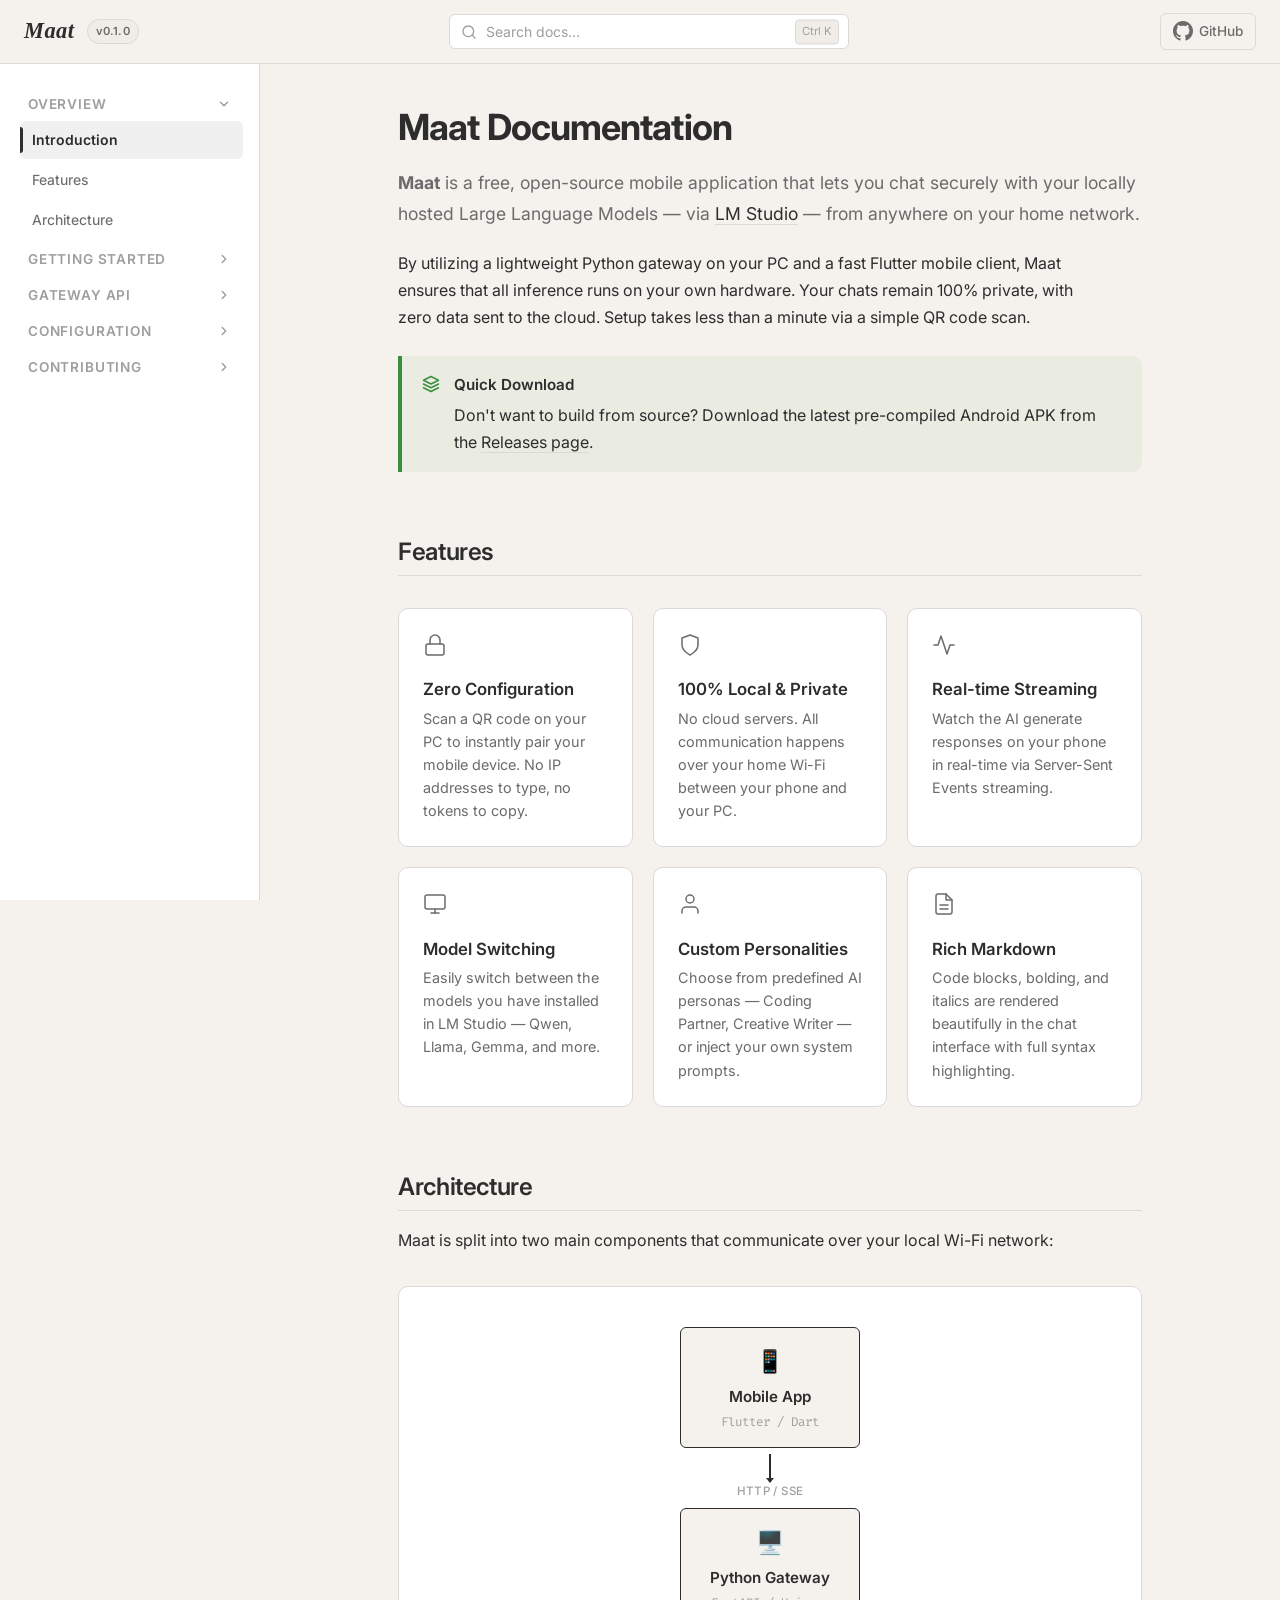
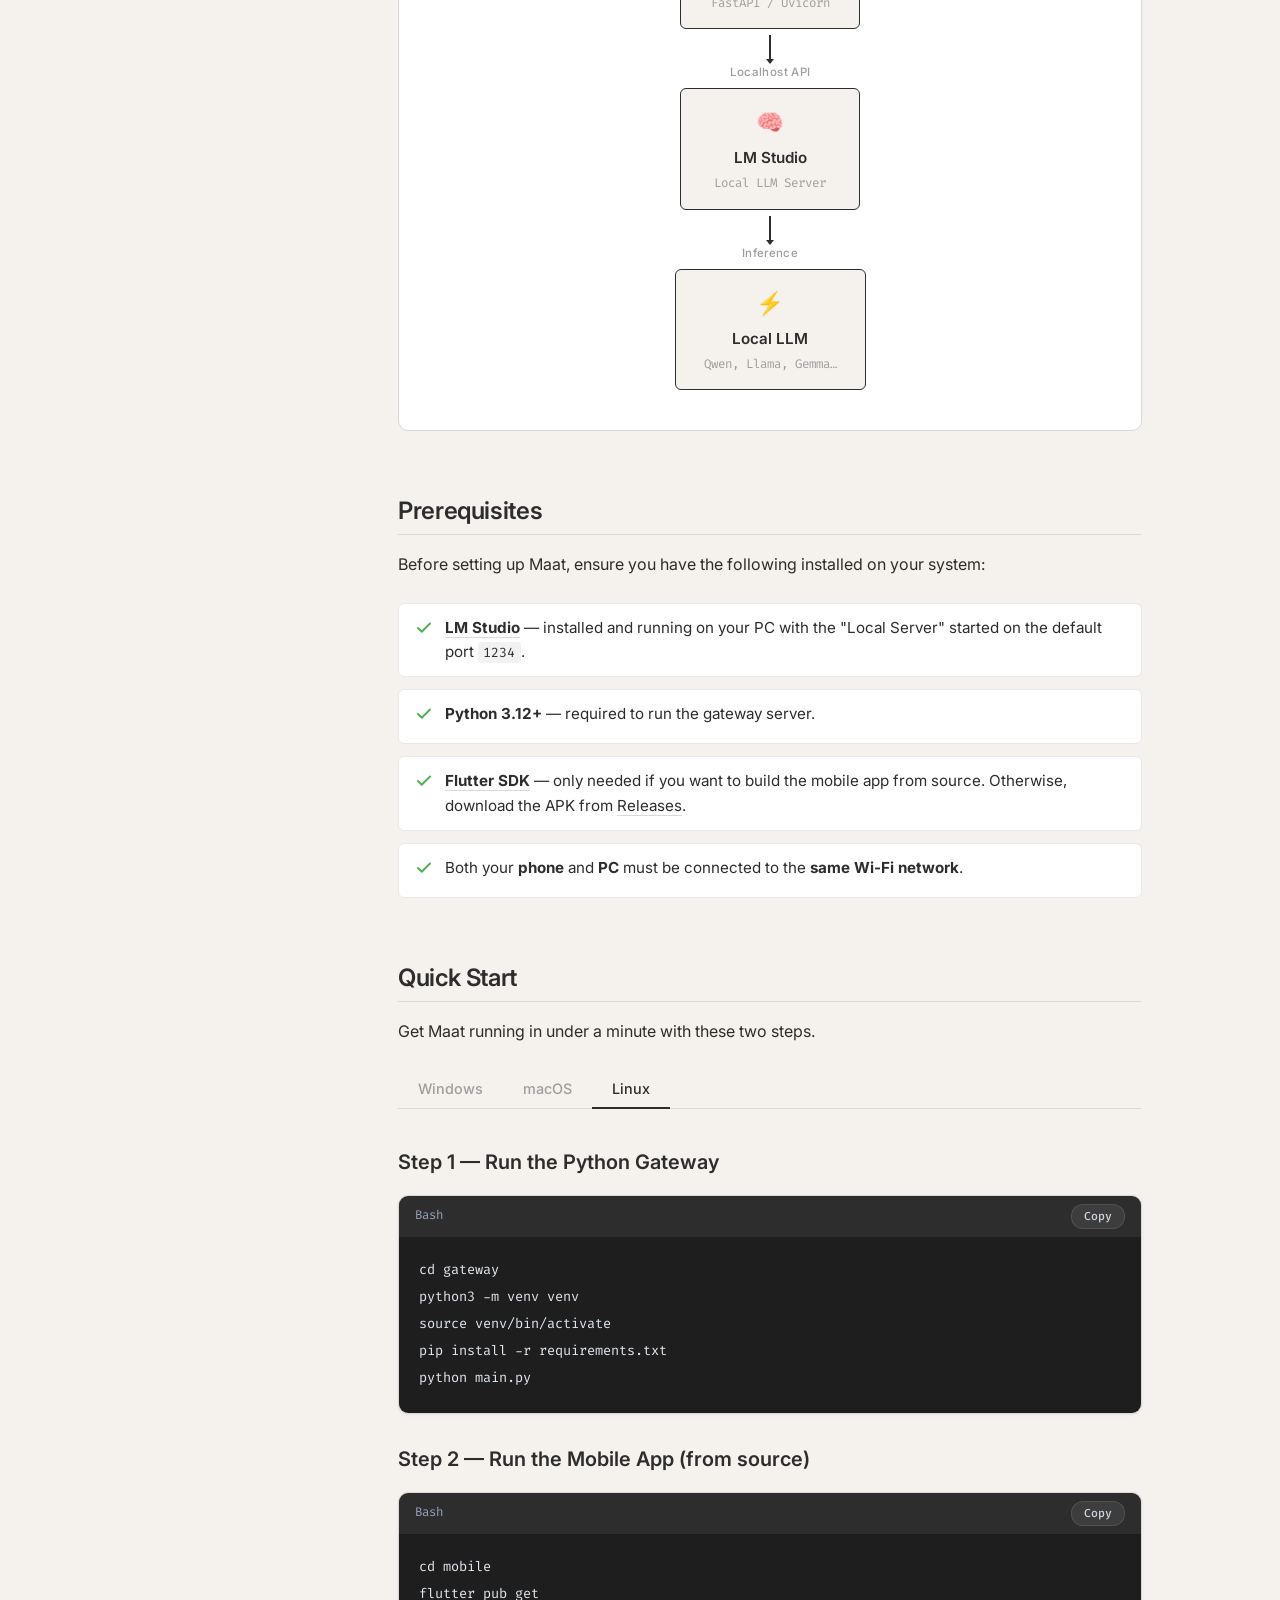
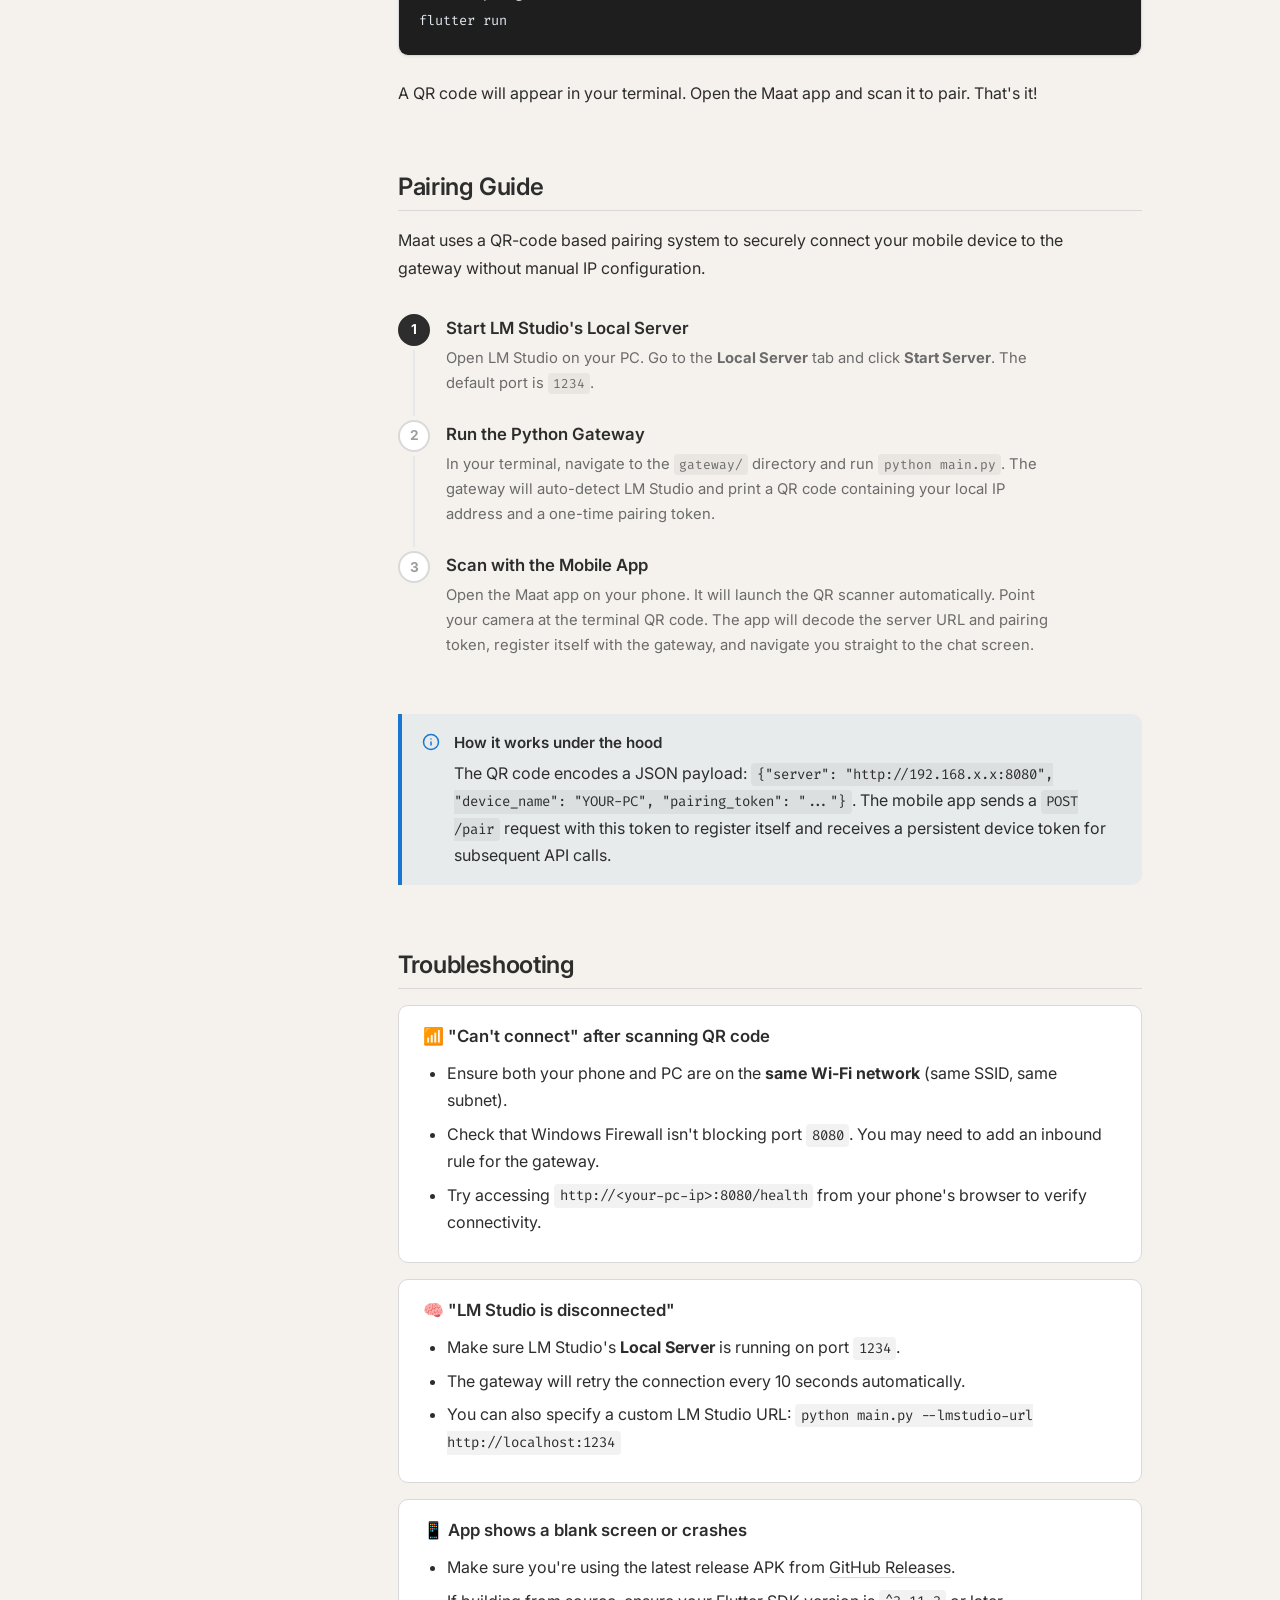
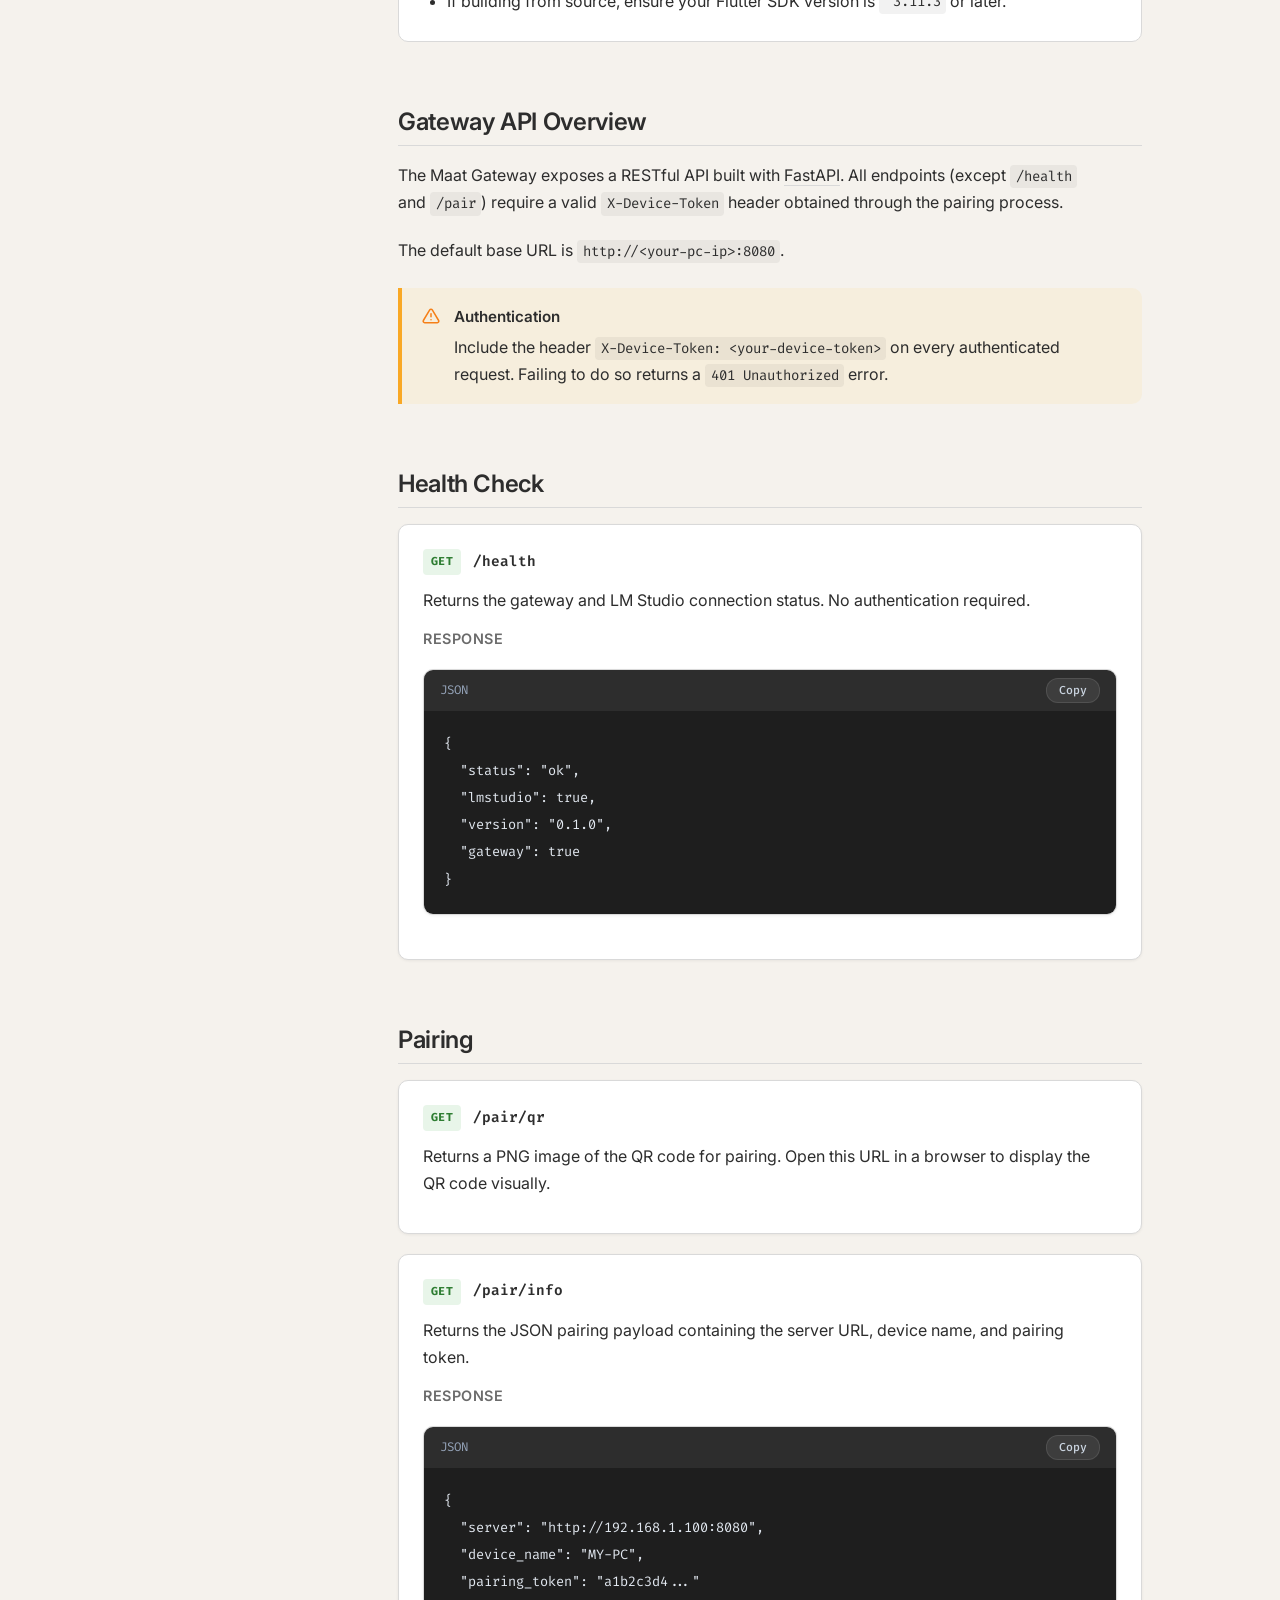
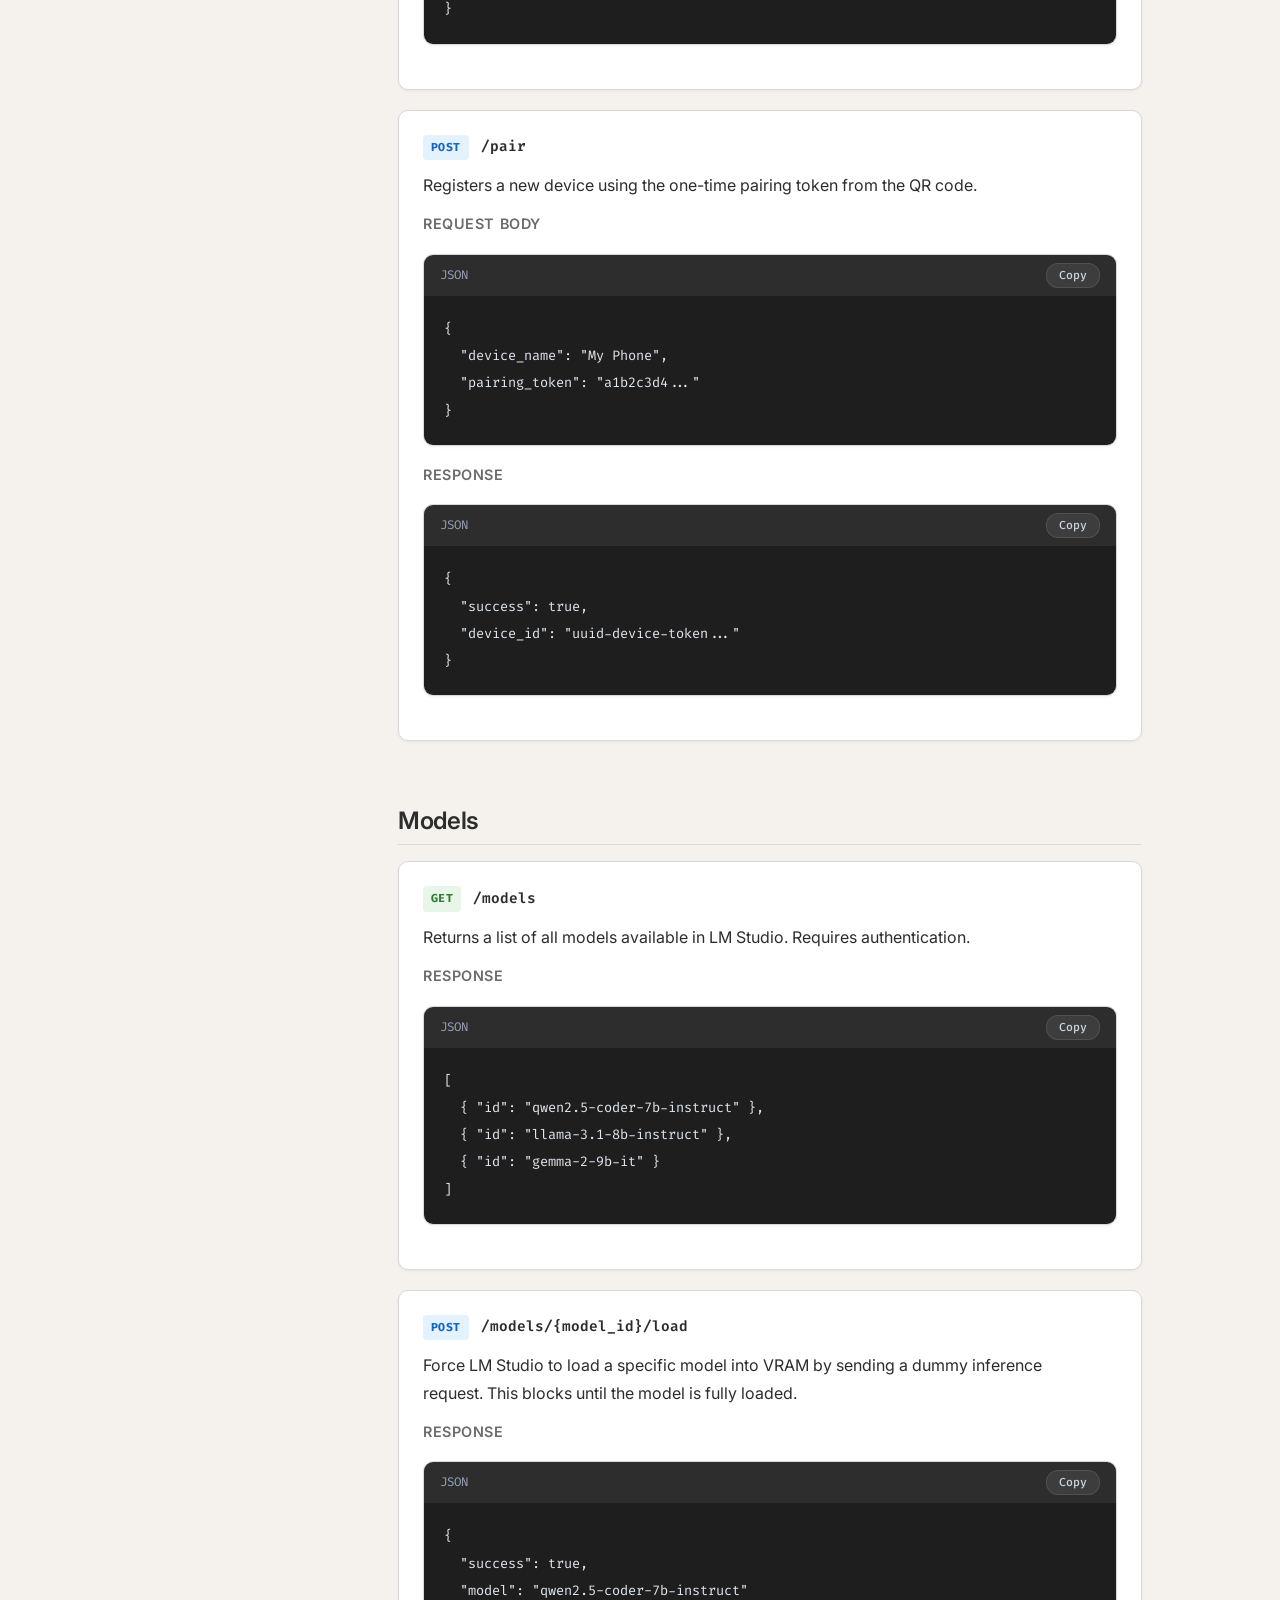
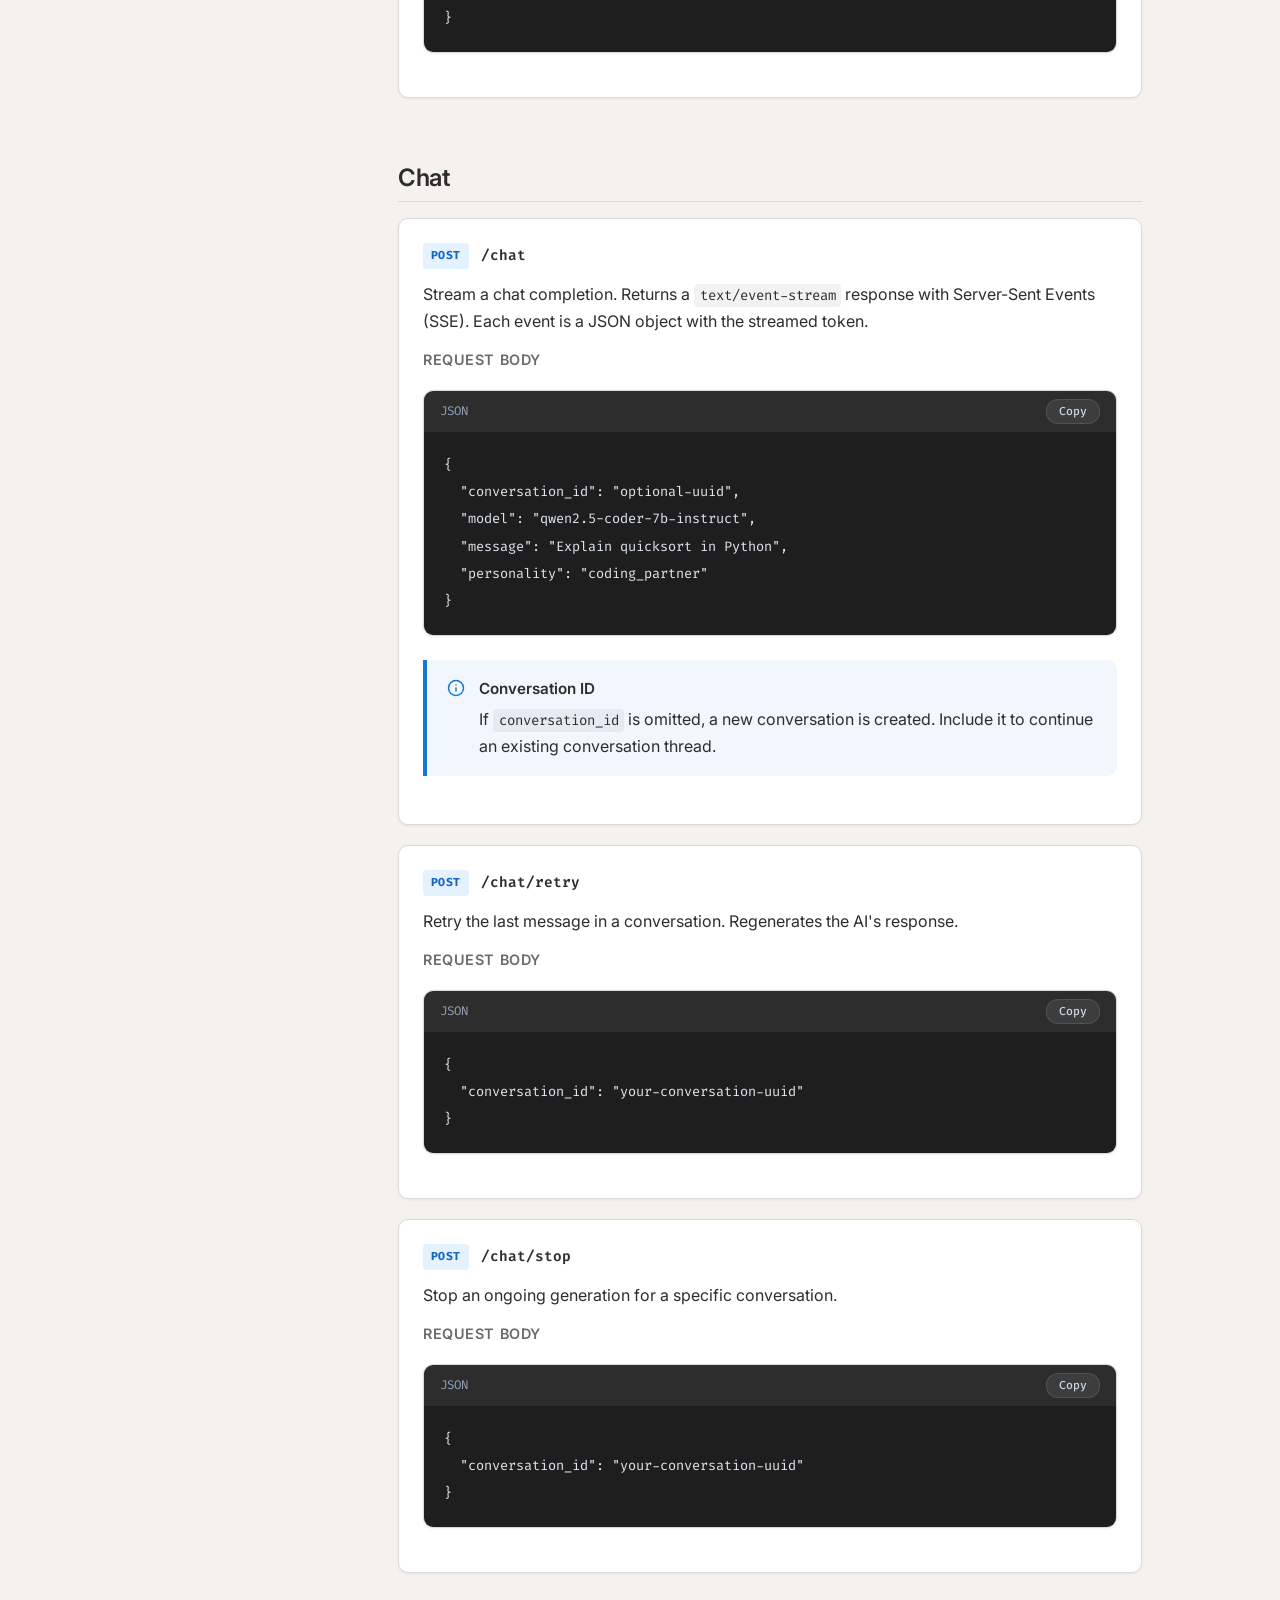
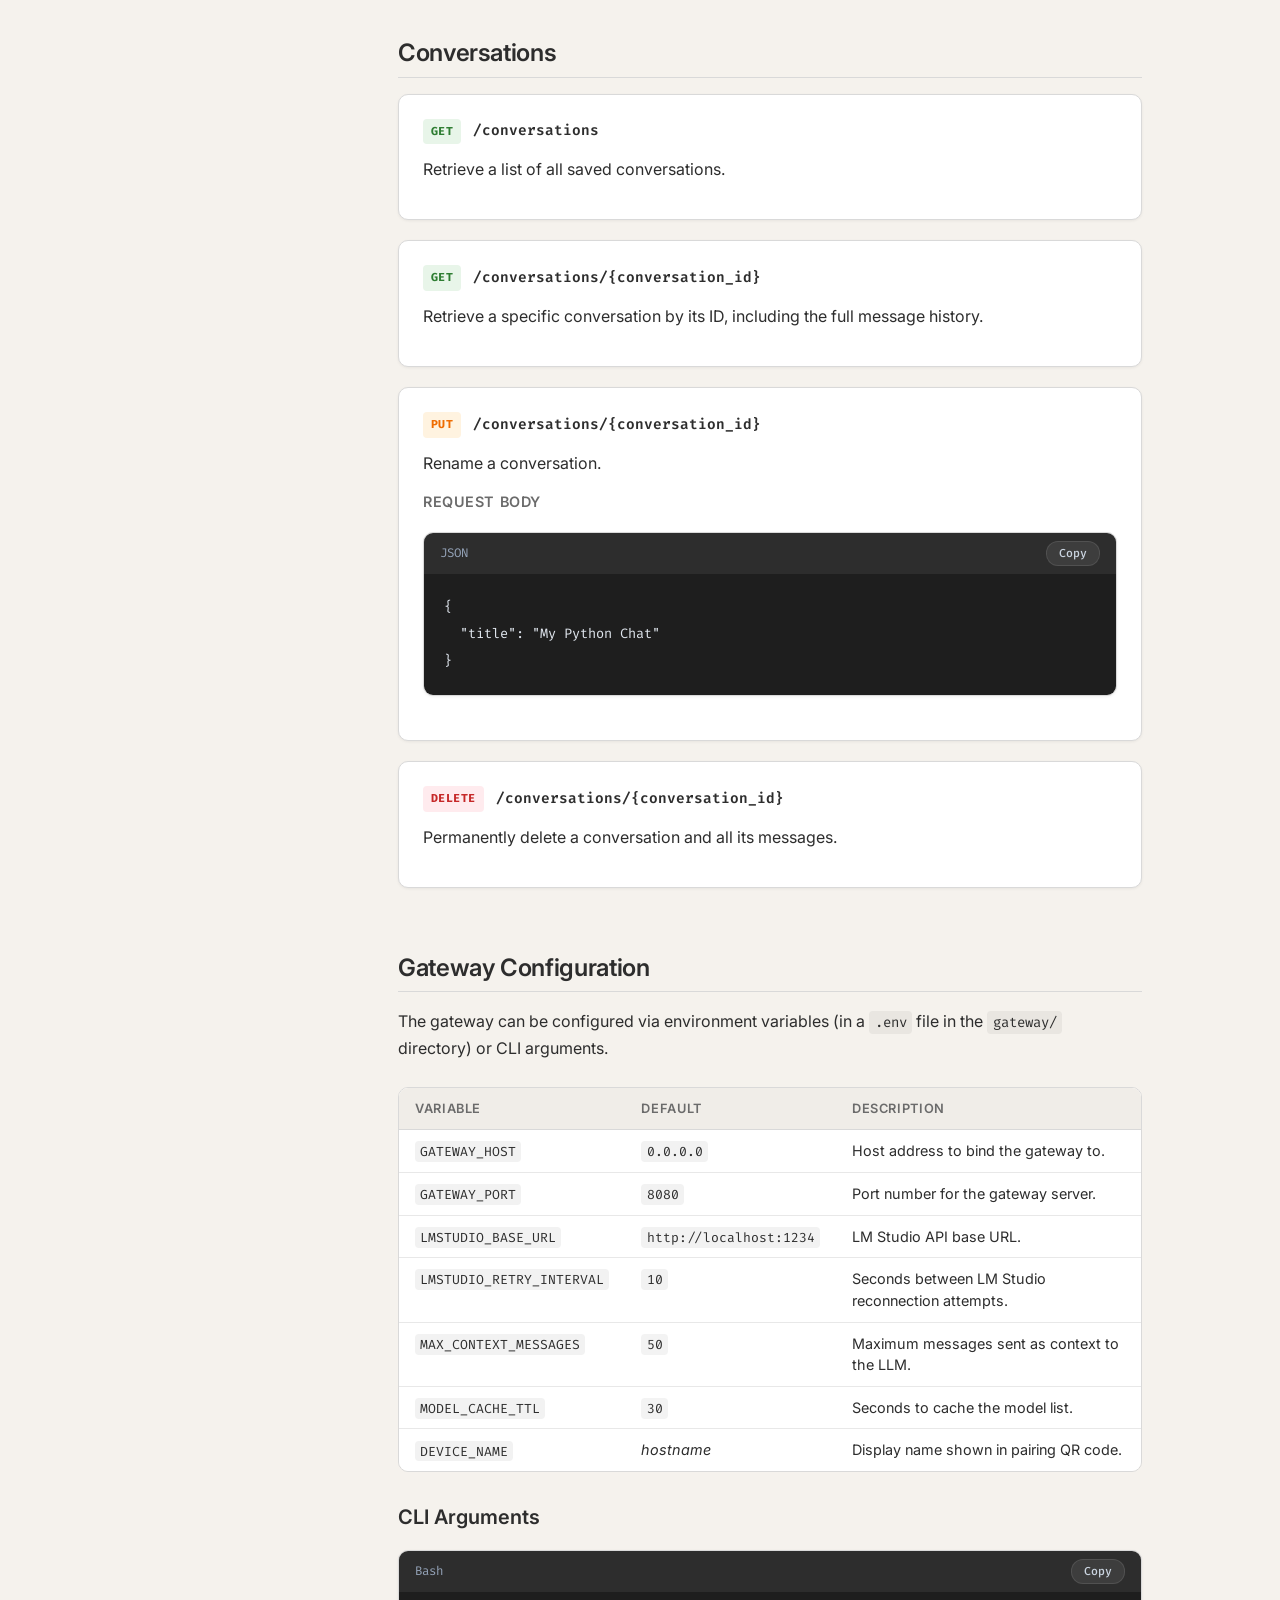
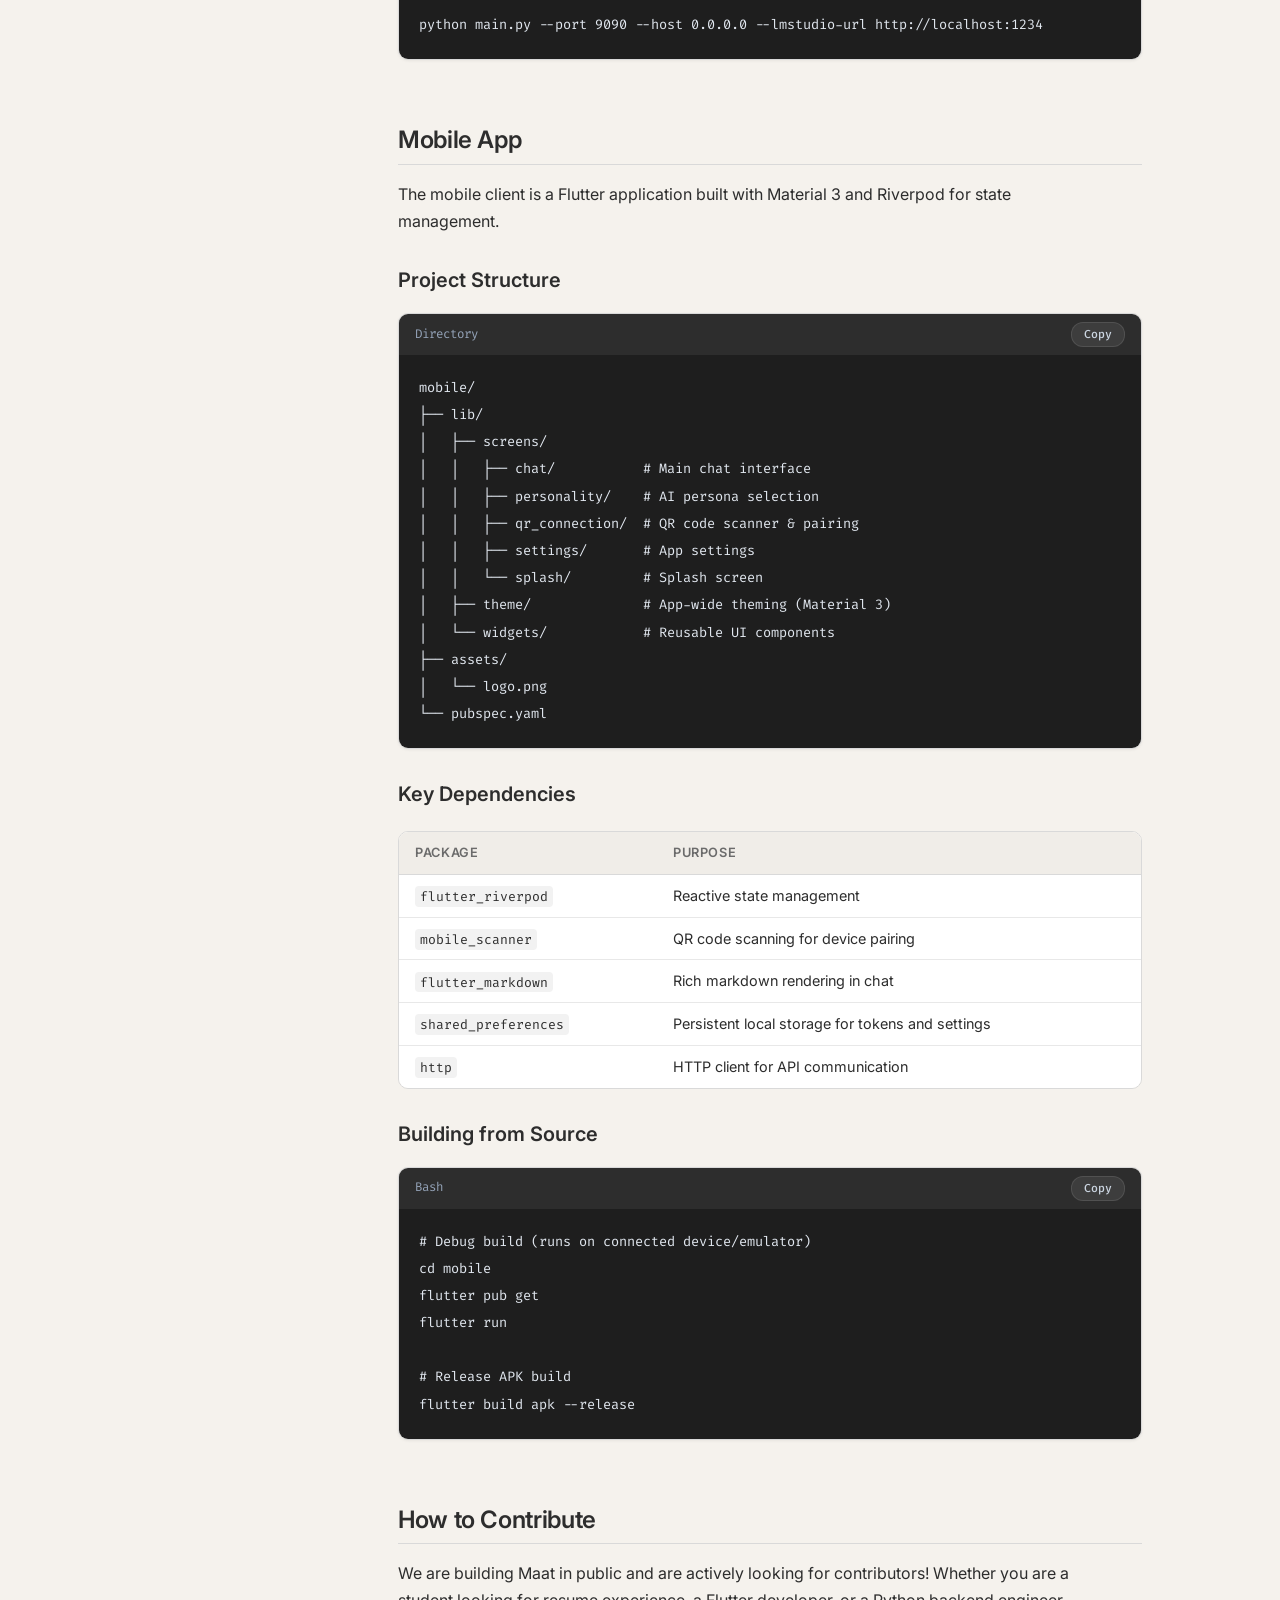
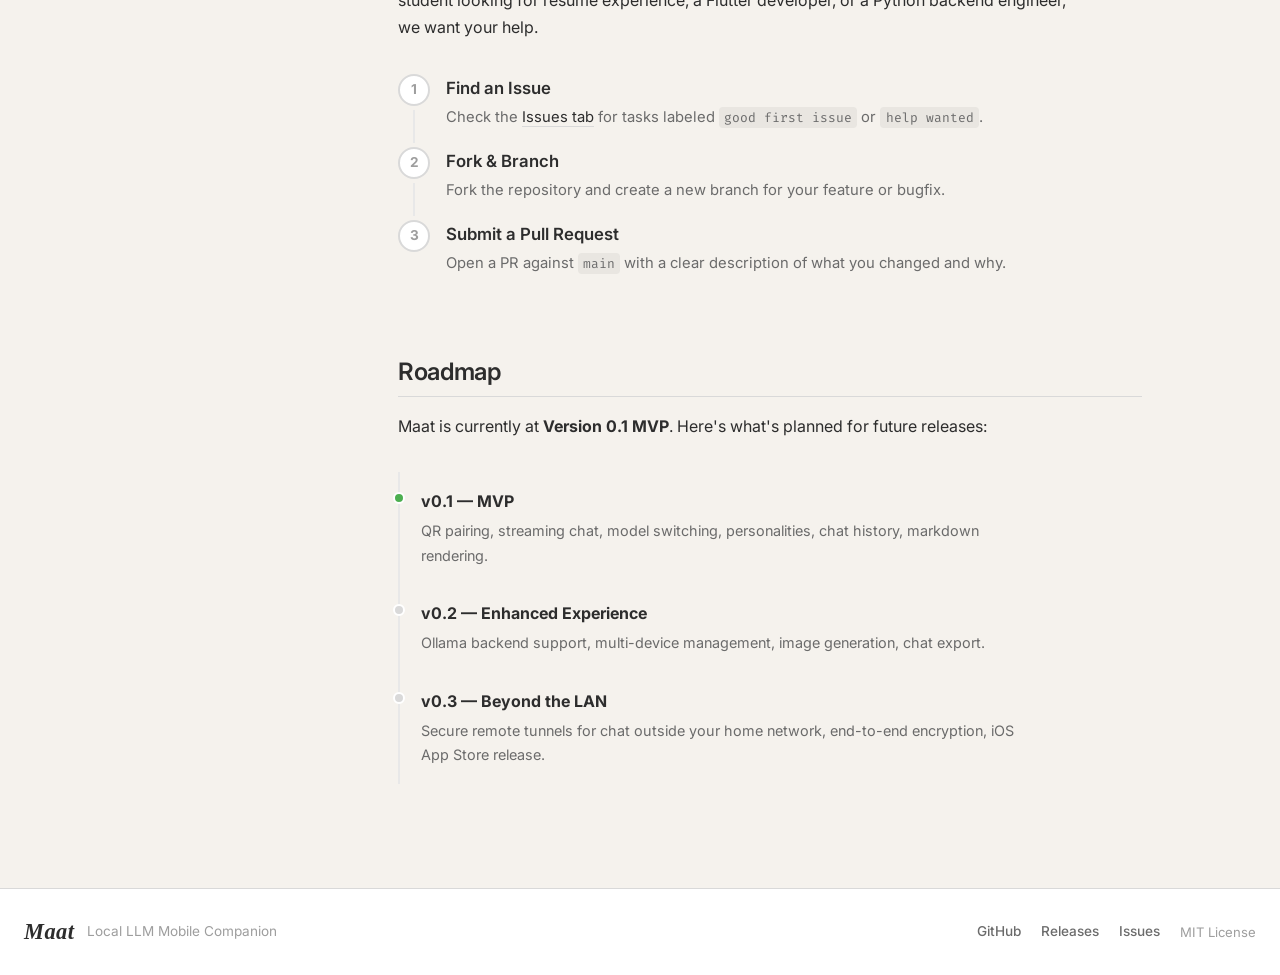
==== commit e8dc870b: "Stlying: Changed the name of the app from Matt to Maat" ====
--- a/docs/index.html
+++ b/docs/index.html
@@ -3,9 +3,9 @@
 <head>
   <meta charset="UTF-8" />
   <meta name="viewport" content="width=device-width, initial-scale=1.0" />
-  <title>Matt — Local LLM Mobile Companion | Documentation</title>
-  <meta name="description" content="Matt is a free, open-source mobile app that lets you chat with your locally hosted LLMs (via LM Studio) from anywhere on your home network. 100% private, zero cloud." />
-  <meta name="keywords" content="Matt, LLM, local AI, LM Studio, mobile companion, open source, Flutter, Python, FastAPI" />
+  <title>Maat — Local LLM Mobile Companion | Documentation</title>
+  <meta name="description" content="Maat is a free, open-source mobile app that lets you chat with your locally hosted LLMs (via LM Studio) from anywhere on your home network. 100% private, zero cloud." />
+  <meta name="keywords" content="Maat, LLM, local AI, LM Studio, mobile companion, open source, Flutter, Python, FastAPI" />
   <link rel="preconnect" href="https://fonts.googleapis.com" />
   <link rel="preconnect" href="https://fonts.gstatic.com" crossorigin />
   <link href="https://fonts.googleapis.com/css2?family=Inter:wght@400;500;600;700&family=Fira+Code:wght@400&display=swap" rel="stylesheet" />
@@ -22,7 +22,7 @@
         <button class="hamburger-btn" aria-label="Open navigation menu">
           <svg width="22" height="22" viewBox="0 0 24 24" fill="none" stroke="currentColor" stroke-width="2" stroke-linecap="round" stroke-linejoin="round"><line x1="3" y1="6" x2="21" y2="6"/><line x1="3" y1="12" x2="21" y2="12"/><line x1="3" y1="18" x2="21" y2="18"/></svg>
         </button>
-        <a href="#top" class="logo">Matt</a>
+        <a href="#top" class="logo">Maat</a>
         <span class="badge">v0.1.0</span>
       </div>
       <div class="header-center">
@@ -47,7 +47,7 @@
   <div class="mobile-nav-overlay" id="mobileNav">
     <div class="mobile-nav-drawer">
       <div class="mobile-nav-header">
-        <span class="logo">Matt</span>
+        <span class="logo">Maat</span>
         <button class="mobile-nav-close" aria-label="Close navigation">
           <svg width="20" height="20" viewBox="0 0 24 24" fill="none" stroke="currentColor" stroke-width="2" stroke-linecap="round" stroke-linejoin="round"><line x1="18" y1="6" x2="6" y2="18"/><line x1="6" y1="6" x2="18" y2="18"/></svg>
         </button>
@@ -151,12 +151,12 @@
 
       <!-- ══════════ INTRODUCTION ══════════ -->
       <section id="introduction" class="doc-section">
-        <h1>Matt Documentation</h1>
+        <h1>Maat Documentation</h1>
         <p class="lead">
-          <strong>Matt</strong> is a free, open-source mobile application that lets you chat securely with your locally hosted Large Language Models — via <a href="https://lmstudio.ai/" target="_blank" rel="noopener">LM Studio</a> — from anywhere on your home network.
+          <strong>Maat</strong> is a free, open-source mobile application that lets you chat securely with your locally hosted Large Language Models — via <a href="https://lmstudio.ai/" target="_blank" rel="noopener">LM Studio</a> — from anywhere on your home network.
         </p>
         <p>
-          By utilizing a lightweight Python gateway on your PC and a fast Flutter mobile client, Matt ensures that all inference runs on your own hardware. Your chats remain 100% private, with zero data sent to the cloud. Setup takes less than a minute via a simple QR code scan.
+          By utilizing a lightweight Python gateway on your PC and a fast Flutter mobile client, Maat ensures that all inference runs on your own hardware. Your chats remain 100% private, with zero data sent to the cloud. Setup takes less than a minute via a simple QR code scan.
         </p>
 
         <div class="callout callout-tip">
@@ -222,7 +222,7 @@
       <!-- ══════════ ARCHITECTURE ══════════ -->
       <section id="architecture" class="doc-section">
         <h2>Architecture</h2>
-        <p>Matt is split into two main components that communicate over your local Wi-Fi network:</p>
+        <p>Maat is split into two main components that communicate over your local Wi-Fi network:</p>
 
         <div class="architecture-diagram">
           <div class="arch-box">
@@ -263,7 +263,7 @@
       <!-- ══════════ PREREQUISITES ══════════ -->
       <section id="prerequisites" class="doc-section">
         <h2>Prerequisites</h2>
-        <p>Before setting up Matt, ensure you have the following installed on your system:</p>
+        <p>Before setting up Maat, ensure you have the following installed on your system:</p>
         <div class="prereq-list">
           <div class="prereq-item">
             <div class="prereq-check">
@@ -303,7 +303,7 @@
       <!-- ══════════ QUICK START ══════════ -->
       <section id="quick-start" class="doc-section">
         <h2>Quick Start</h2>
-        <p>Get Matt running in under a minute with these two steps.</p>
+        <p>Get Maat running in under a minute with these two steps.</p>
 
         <!-- OS Tabs -->
         <div class="os-tabs-container">
@@ -389,13 +389,13 @@
           </div>
         </div>
 
-        <p>A QR code will appear in your terminal. Open the Matt app and scan it to pair. That's it!</p>
+        <p>A QR code will appear in your terminal. Open the Maat app and scan it to pair. That's it!</p>
       </section>
 
       <!-- ══════════ PAIRING GUIDE ══════════ -->
       <section id="pairing" class="doc-section">
         <h2>Pairing Guide</h2>
-        <p>Matt uses a QR-code based pairing system to securely connect your mobile device to the gateway without manual IP configuration.</p>
+        <p>Maat uses a QR-code based pairing system to securely connect your mobile device to the gateway without manual IP configuration.</p>
 
         <div class="stepper">
           <div class="step active" data-step="1">
@@ -424,7 +424,7 @@
             </div>
             <div class="step-content">
               <h3 class="step-title">Scan with the Mobile App</h3>
-              <p>Open the Matt app on your phone. It will launch the QR scanner automatically. Point your camera at the terminal QR code. The app will decode the server URL and pairing token, register itself with the gateway, and navigate you straight to the chat screen.</p>
+              <p>Open the Maat app on your phone. It will launch the QR scanner automatically. Point your camera at the terminal QR code. The app will decode the server URL and pairing token, register itself with the gateway, and navigate you straight to the chat screen.</p>
             </div>
           </div>
         </div>
@@ -475,7 +475,7 @@
       <section id="api-overview" class="doc-section">
         <h2>Gateway API Overview</h2>
         <p>
-          The Matt Gateway exposes a RESTful API built with <a href="https://fastapi.tiangolo.com/" target="_blank" rel="noopener">FastAPI</a>. All endpoints (except <code>/health</code> and <code>/pair</code>) require a valid <code>X-Device-Token</code> header obtained through the pairing process.
+          The Maat Gateway exposes a RESTful API built with <a href="https://fastapi.tiangolo.com/" target="_blank" rel="noopener">FastAPI</a>. All endpoints (except <code>/health</code> and <code>/pair</code>) require a valid <code>X-Device-Token</code> header obtained through the pairing process.
         </p>
         <p>The default base URL is <code>http://&lt;your-pc-ip&gt;:8080</code>.</p>
 
@@ -883,7 +883,7 @@
       <!-- ══════════ CONTRIBUTING ══════════ -->
       <section id="contributing" class="doc-section">
         <h2>How to Contribute</h2>
-        <p>We are building Matt in public and are actively looking for contributors! Whether you are a student looking for resume experience, a Flutter developer, or a Python backend engineer, we want your help.</p>
+        <p>We are building Maat in public and are actively looking for contributors! Whether you are a student looking for resume experience, a Flutter developer, or a Python backend engineer, we want your help.</p>
 
         <div class="stepper stepper-compact">
           <div class="step completed" data-step="1">
@@ -921,7 +921,7 @@
       <!-- ══════════ ROADMAP ══════════ -->
       <section id="roadmap" class="doc-section">
         <h2>Roadmap</h2>
-        <p>Matt is currently at <strong>Version 0.1 MVP</strong>. Here's what's planned for future releases:</p>
+        <p>Maat is currently at <strong>Version 0.1 MVP</strong>. Here's what's planned for future releases:</p>
 
         <div class="roadmap-list">
           <div class="roadmap-item roadmap-done">
@@ -982,7 +982,7 @@
   <footer class="footer">
     <div class="footer-inner">
       <div class="footer-left">
-        <span class="logo">Matt</span>
+        <span class="logo">Maat</span>
         <span class="footer-tagline">Local LLM Mobile Companion</span>
       </div>
       <div class="footer-right">
--- a/docs/style.css
+++ b/docs/style.css
@@ -1,5 +1,5 @@
 /*
- * Matt Documentation — Stylesheet
+ * Maat Documentation — Stylesheet
  * Monochrome sketch/paper aesthetic matching the Flutter mobile app.
  * ──────────────────────────────────────────────────────────────── */
 
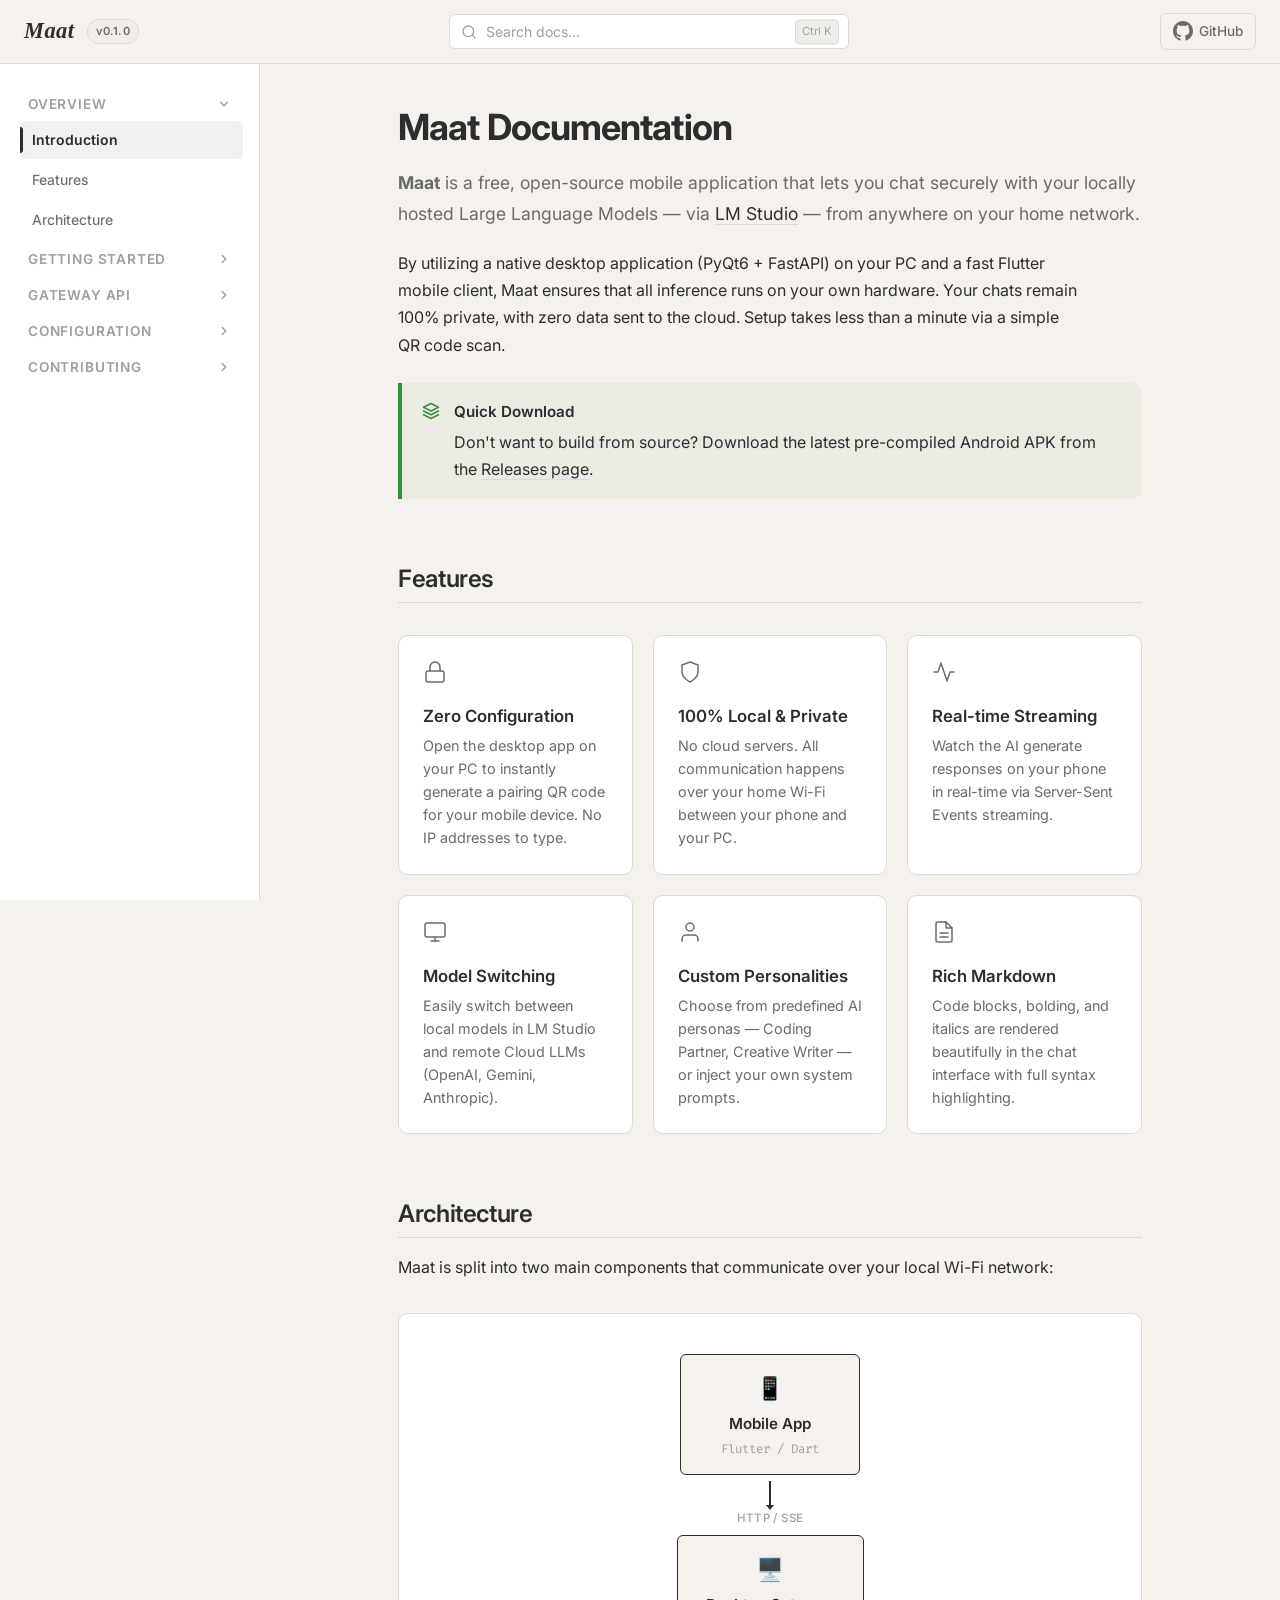
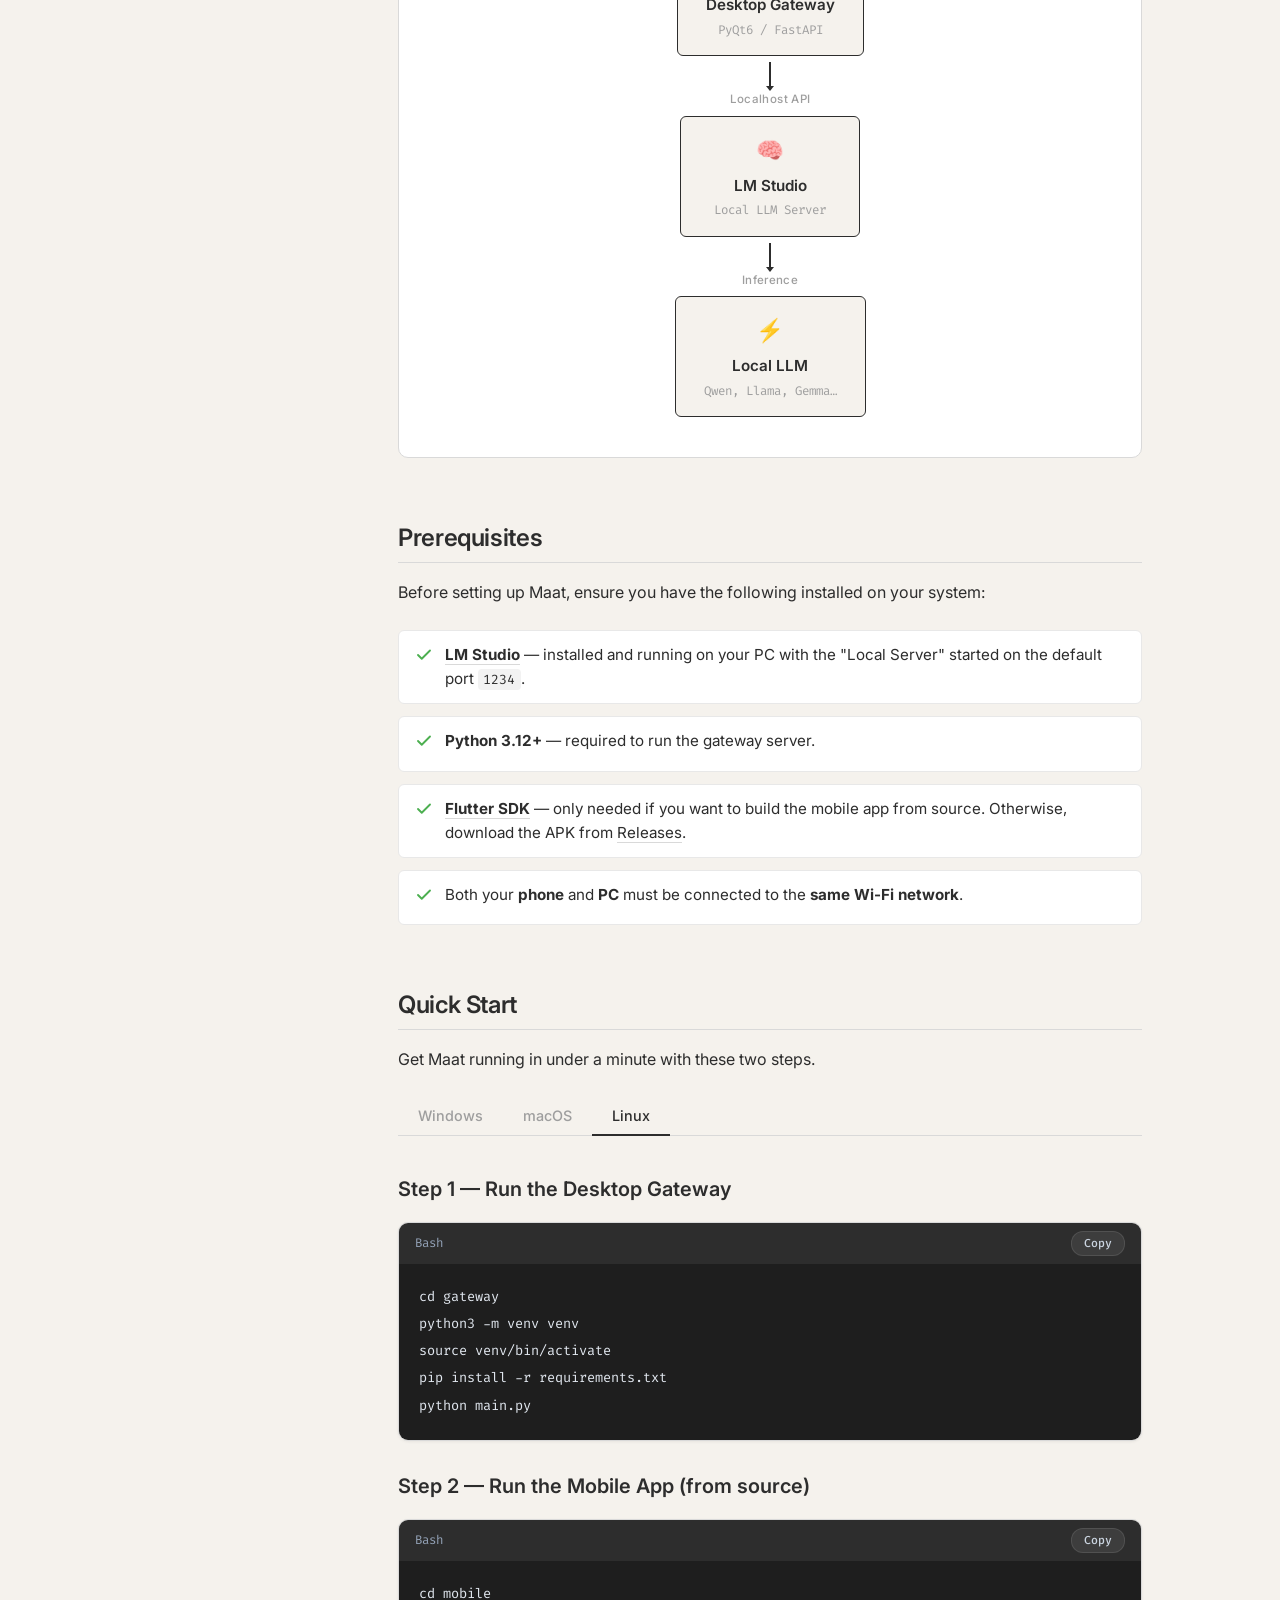
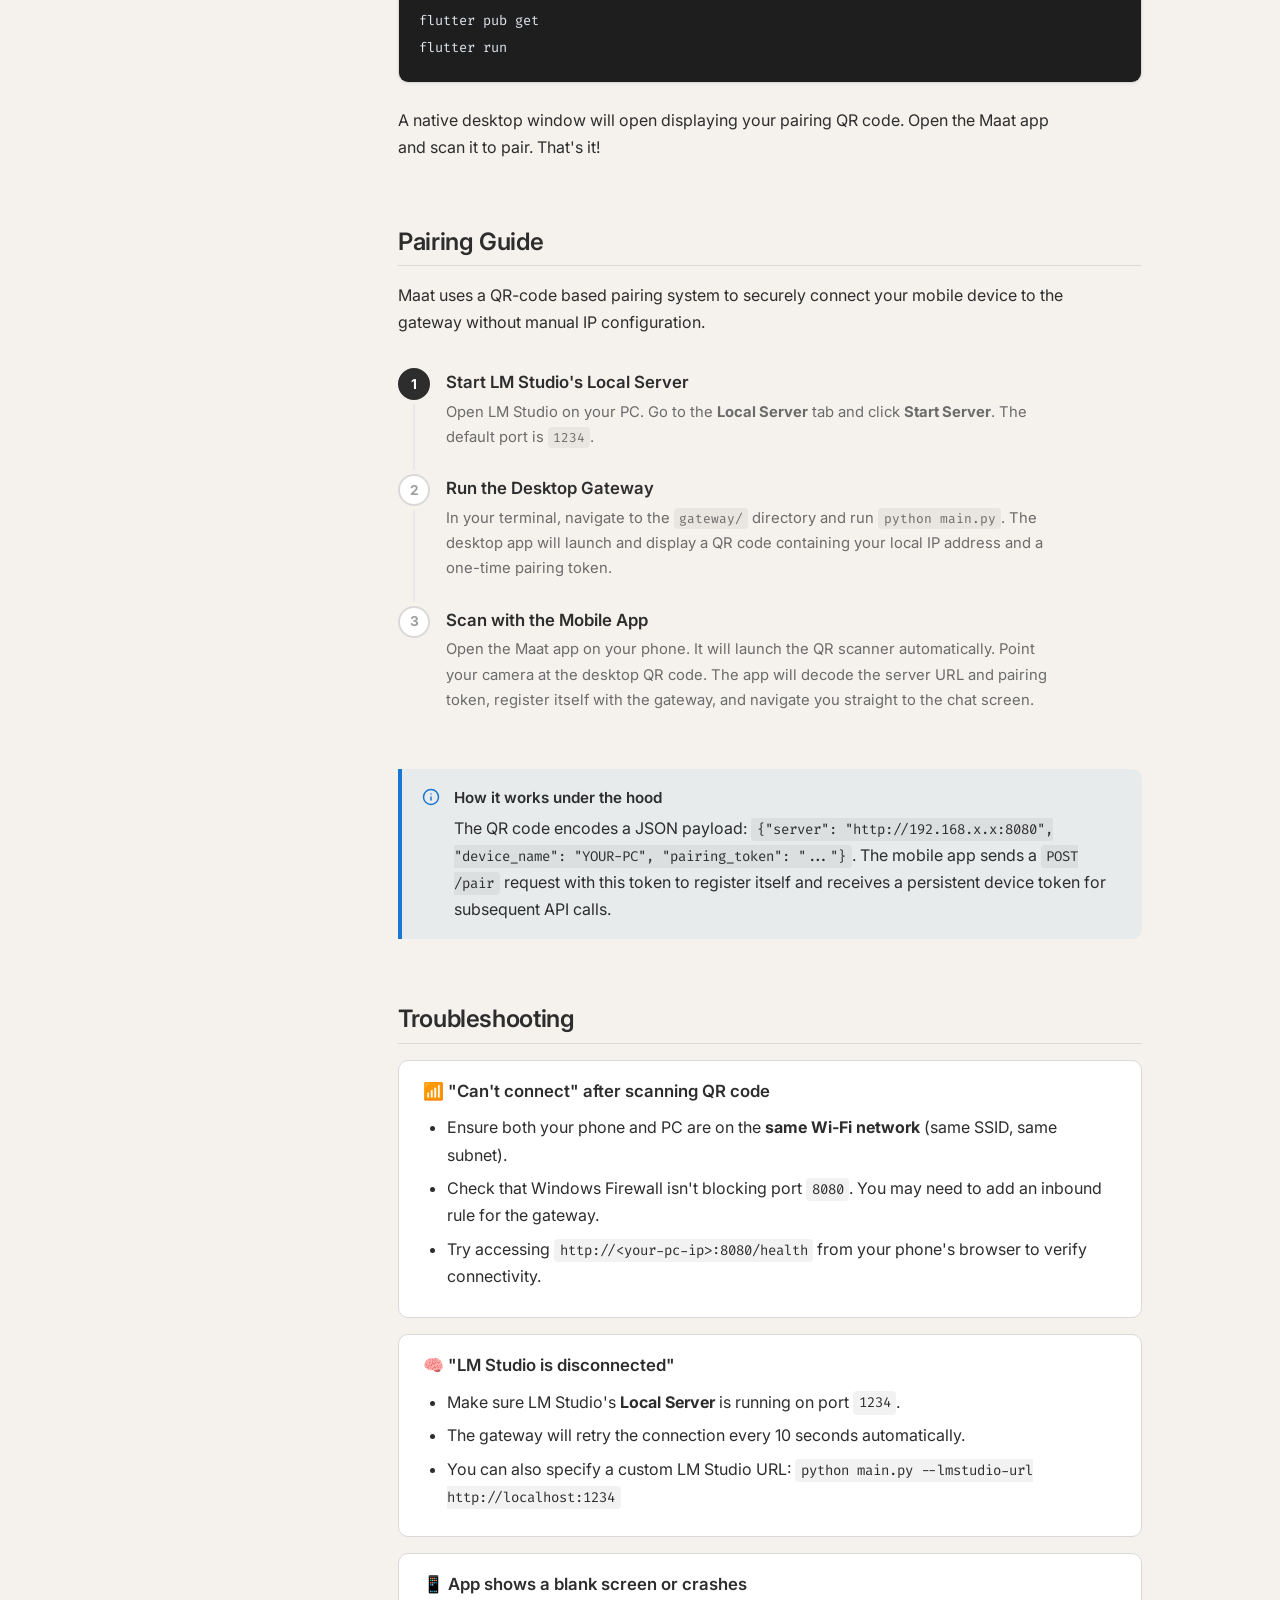
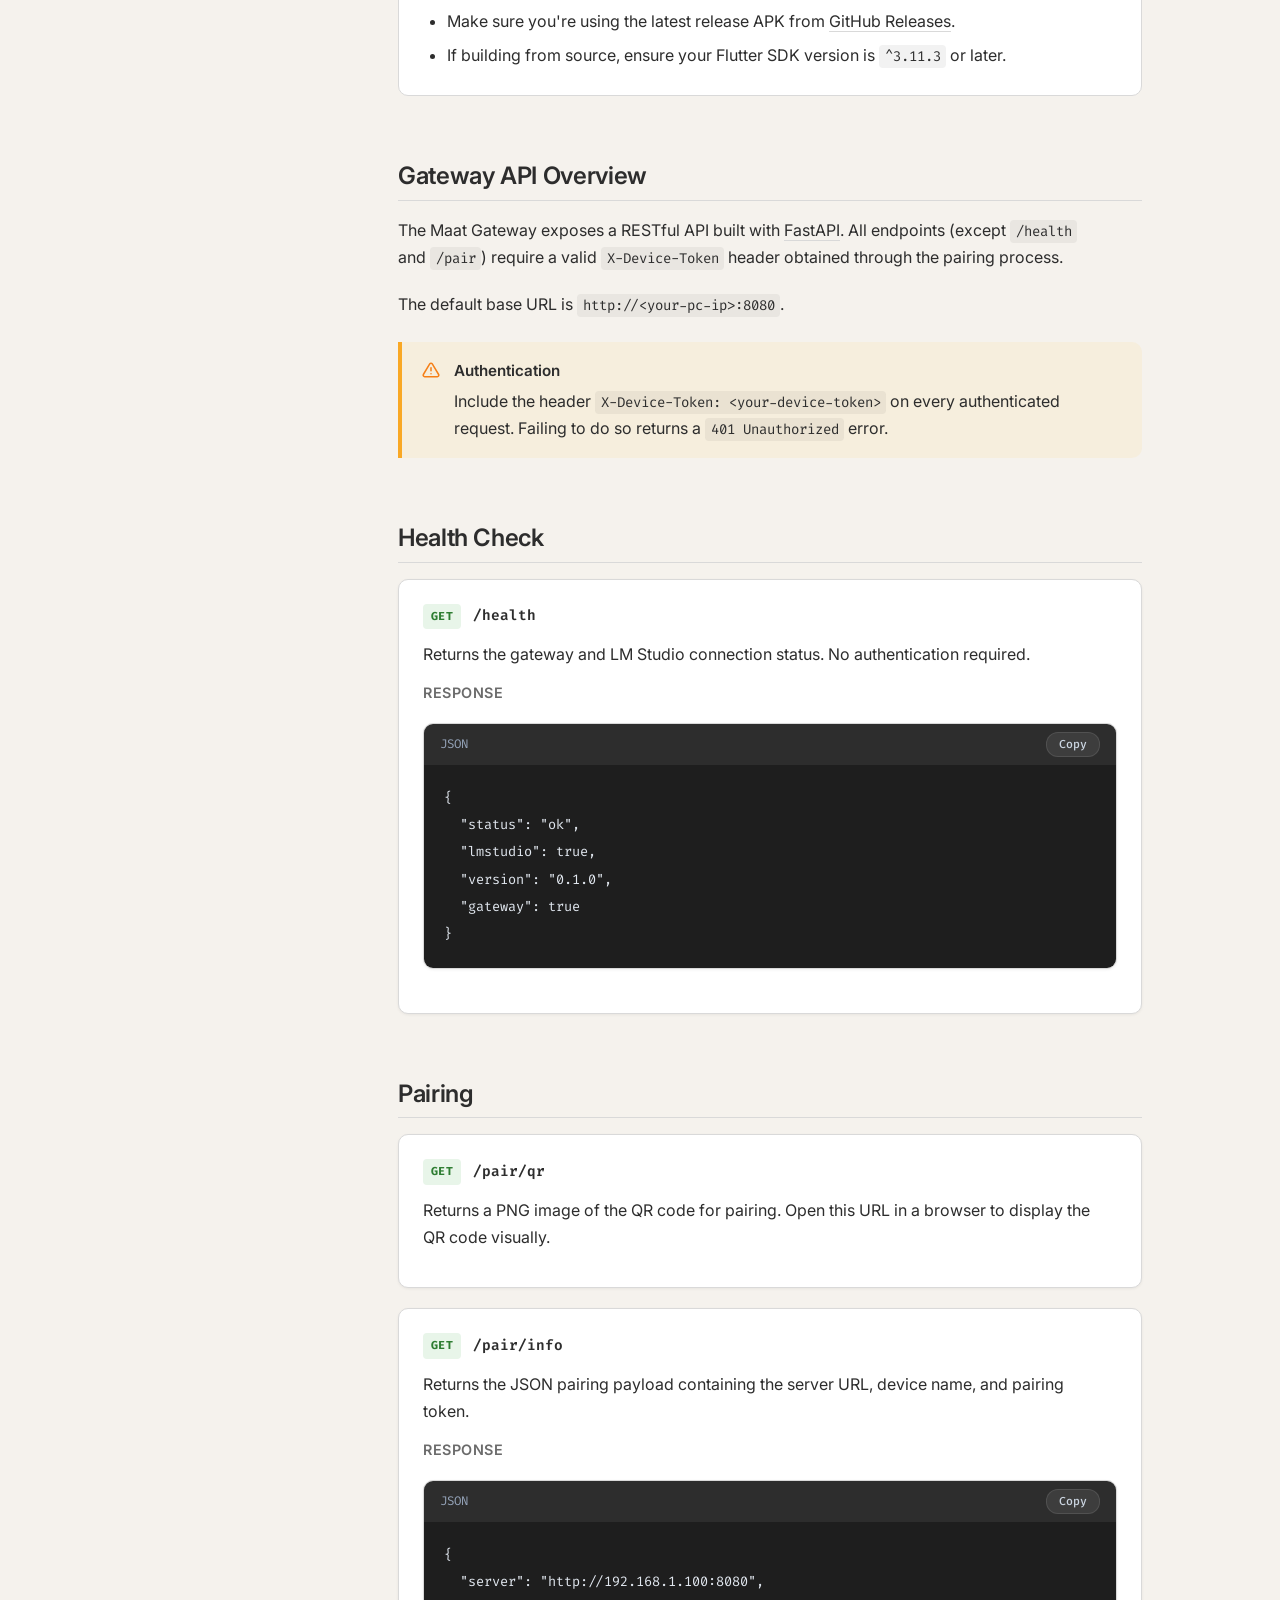
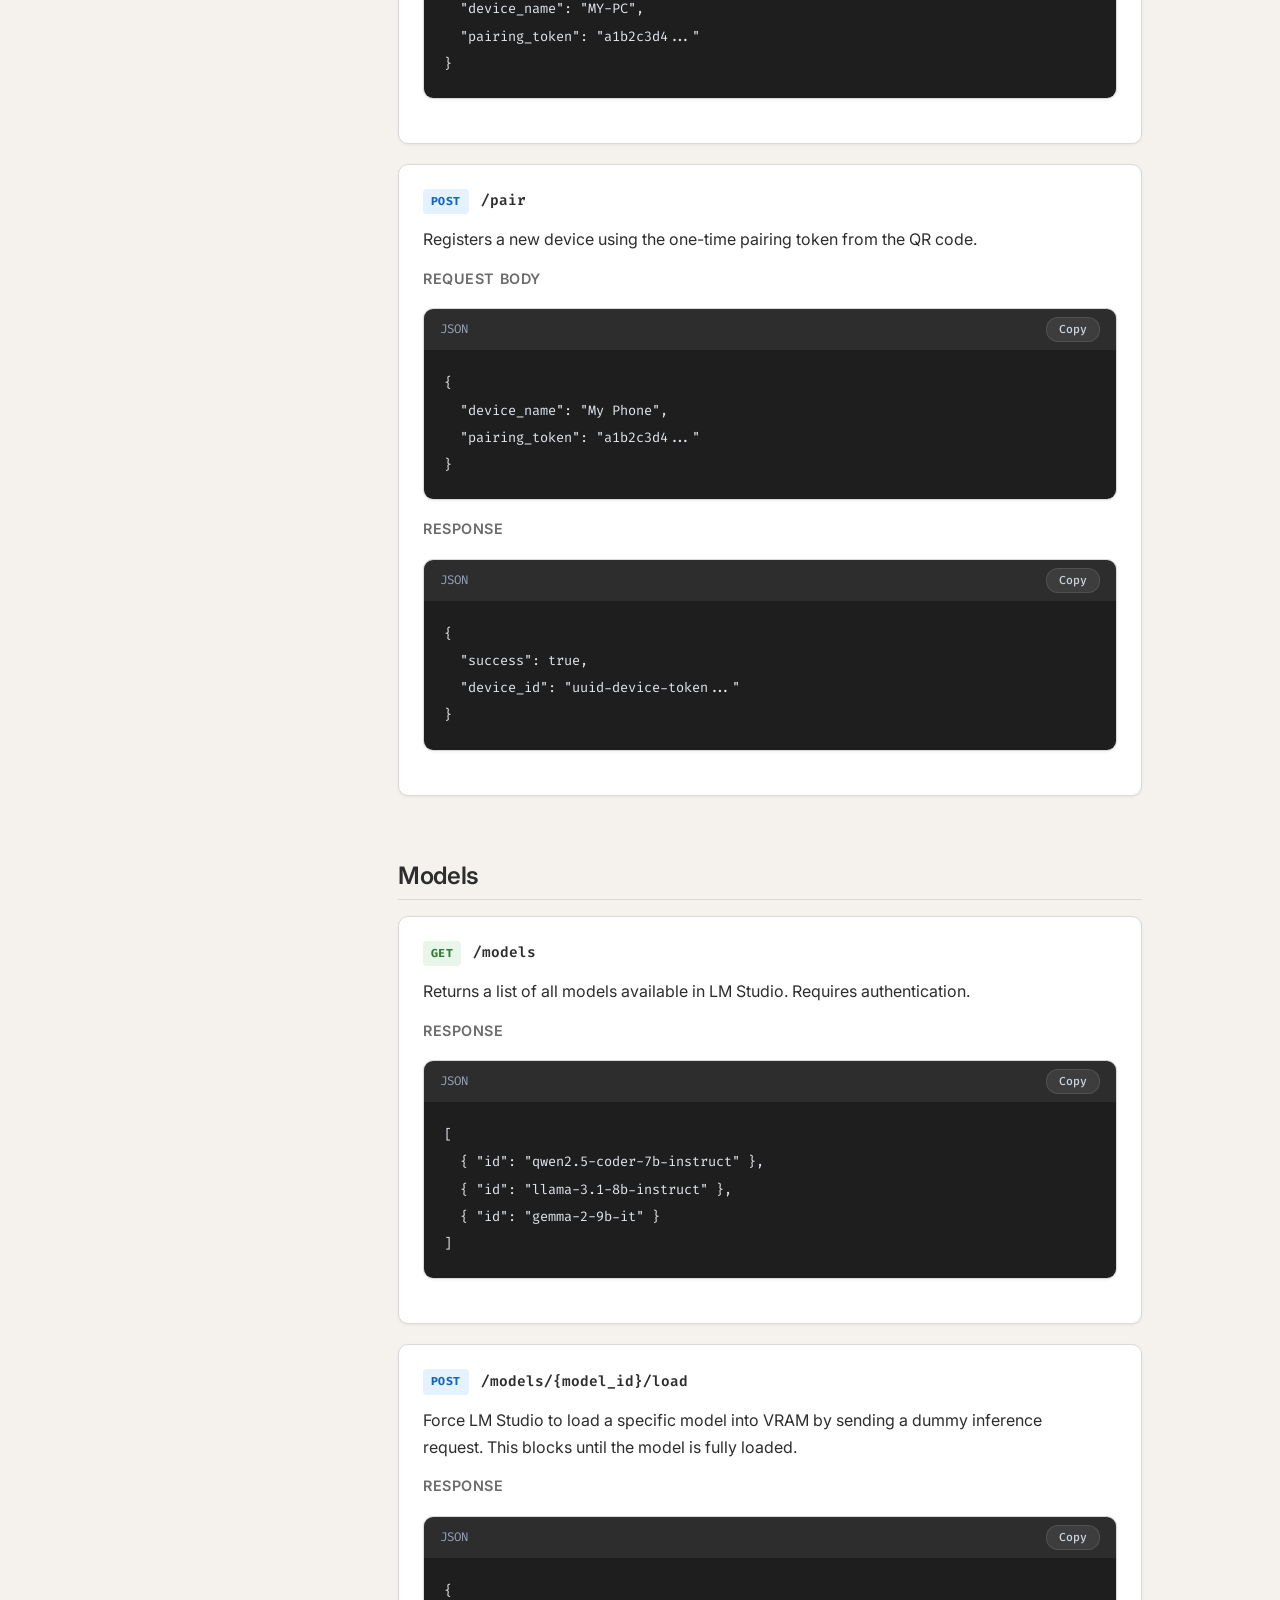
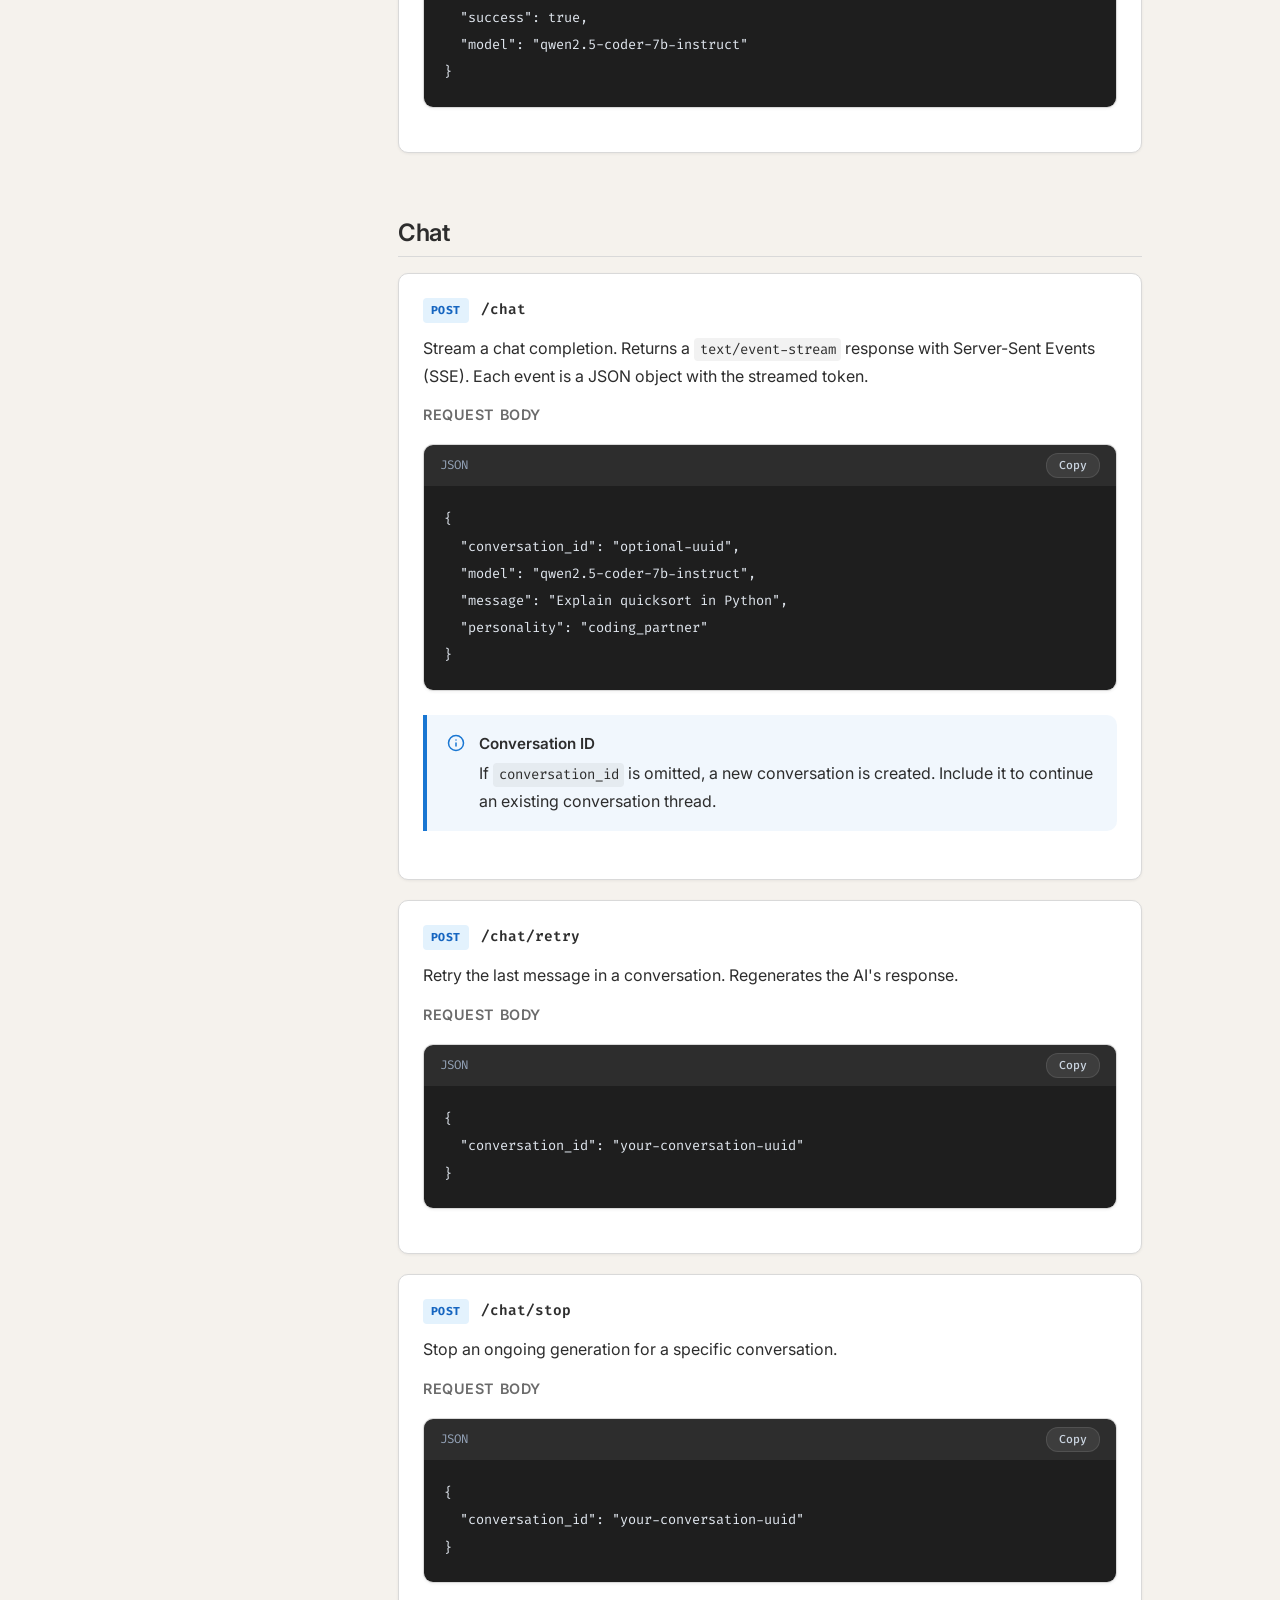
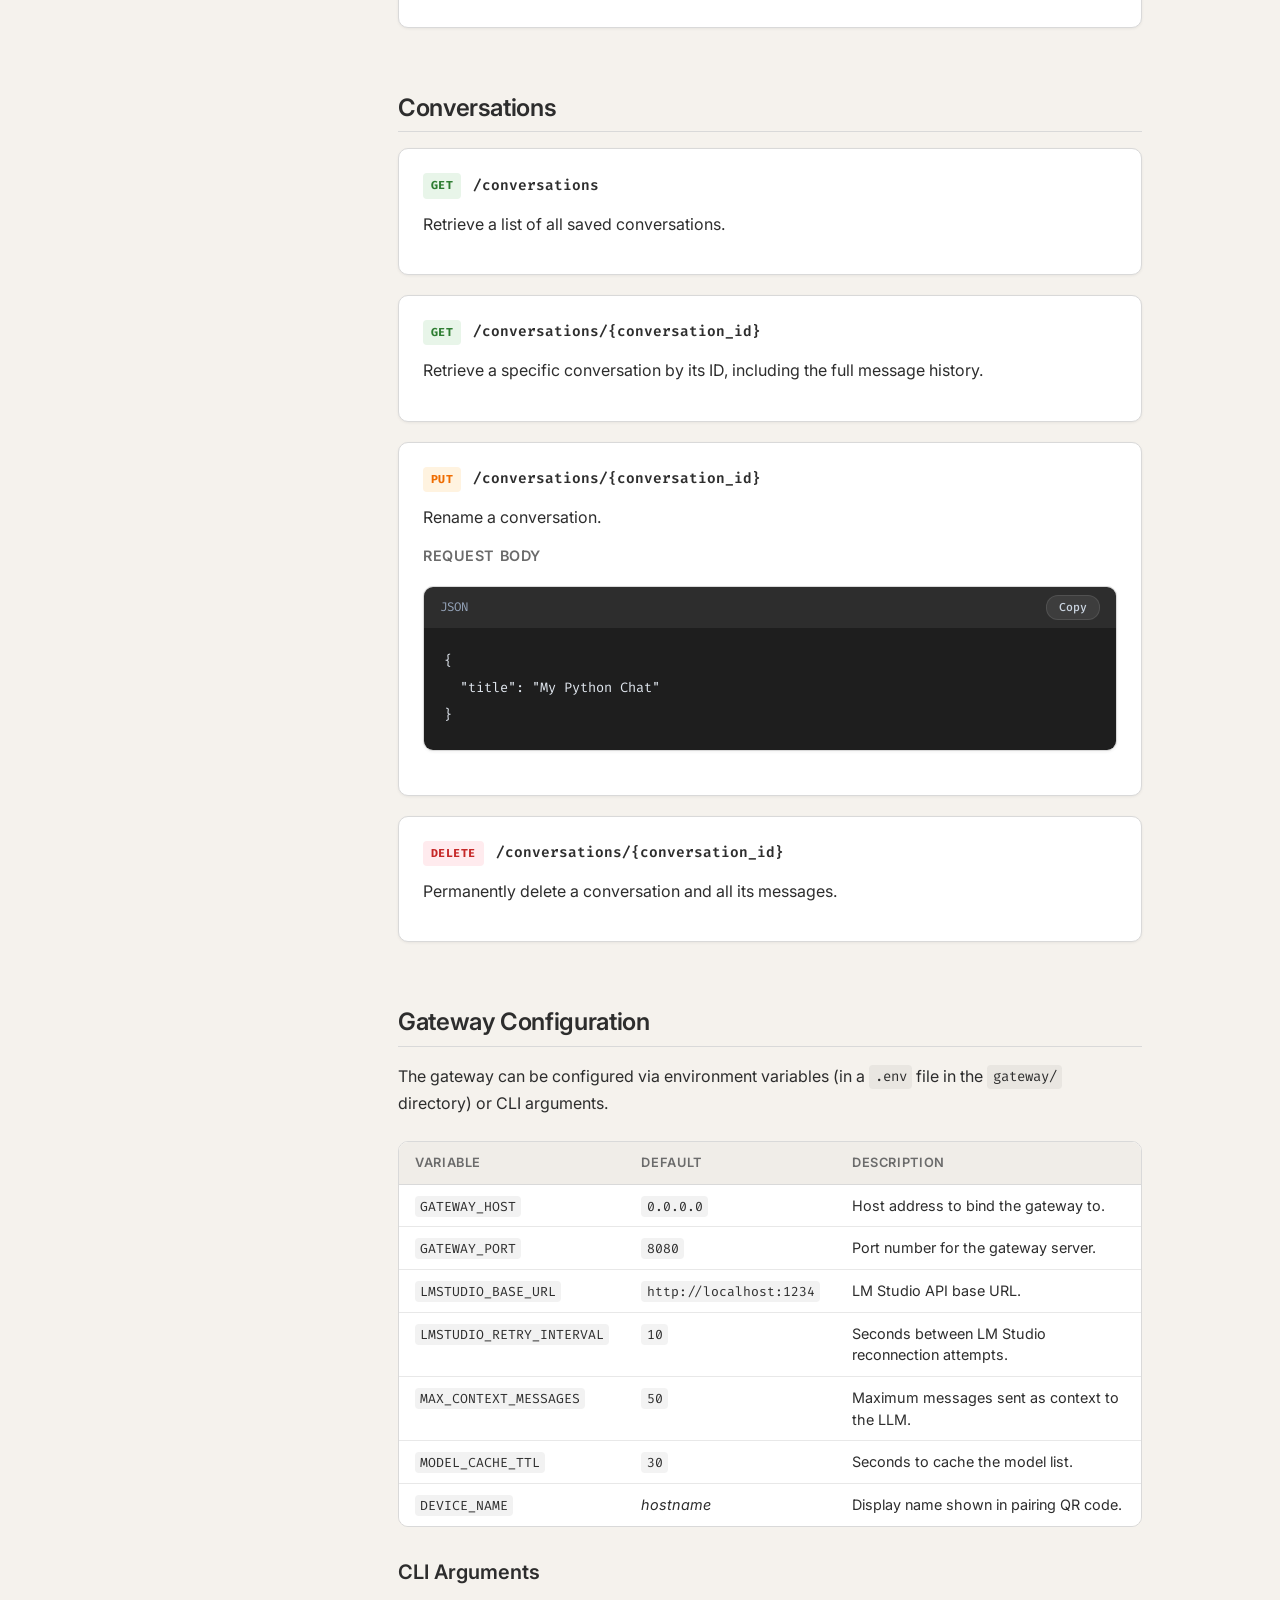
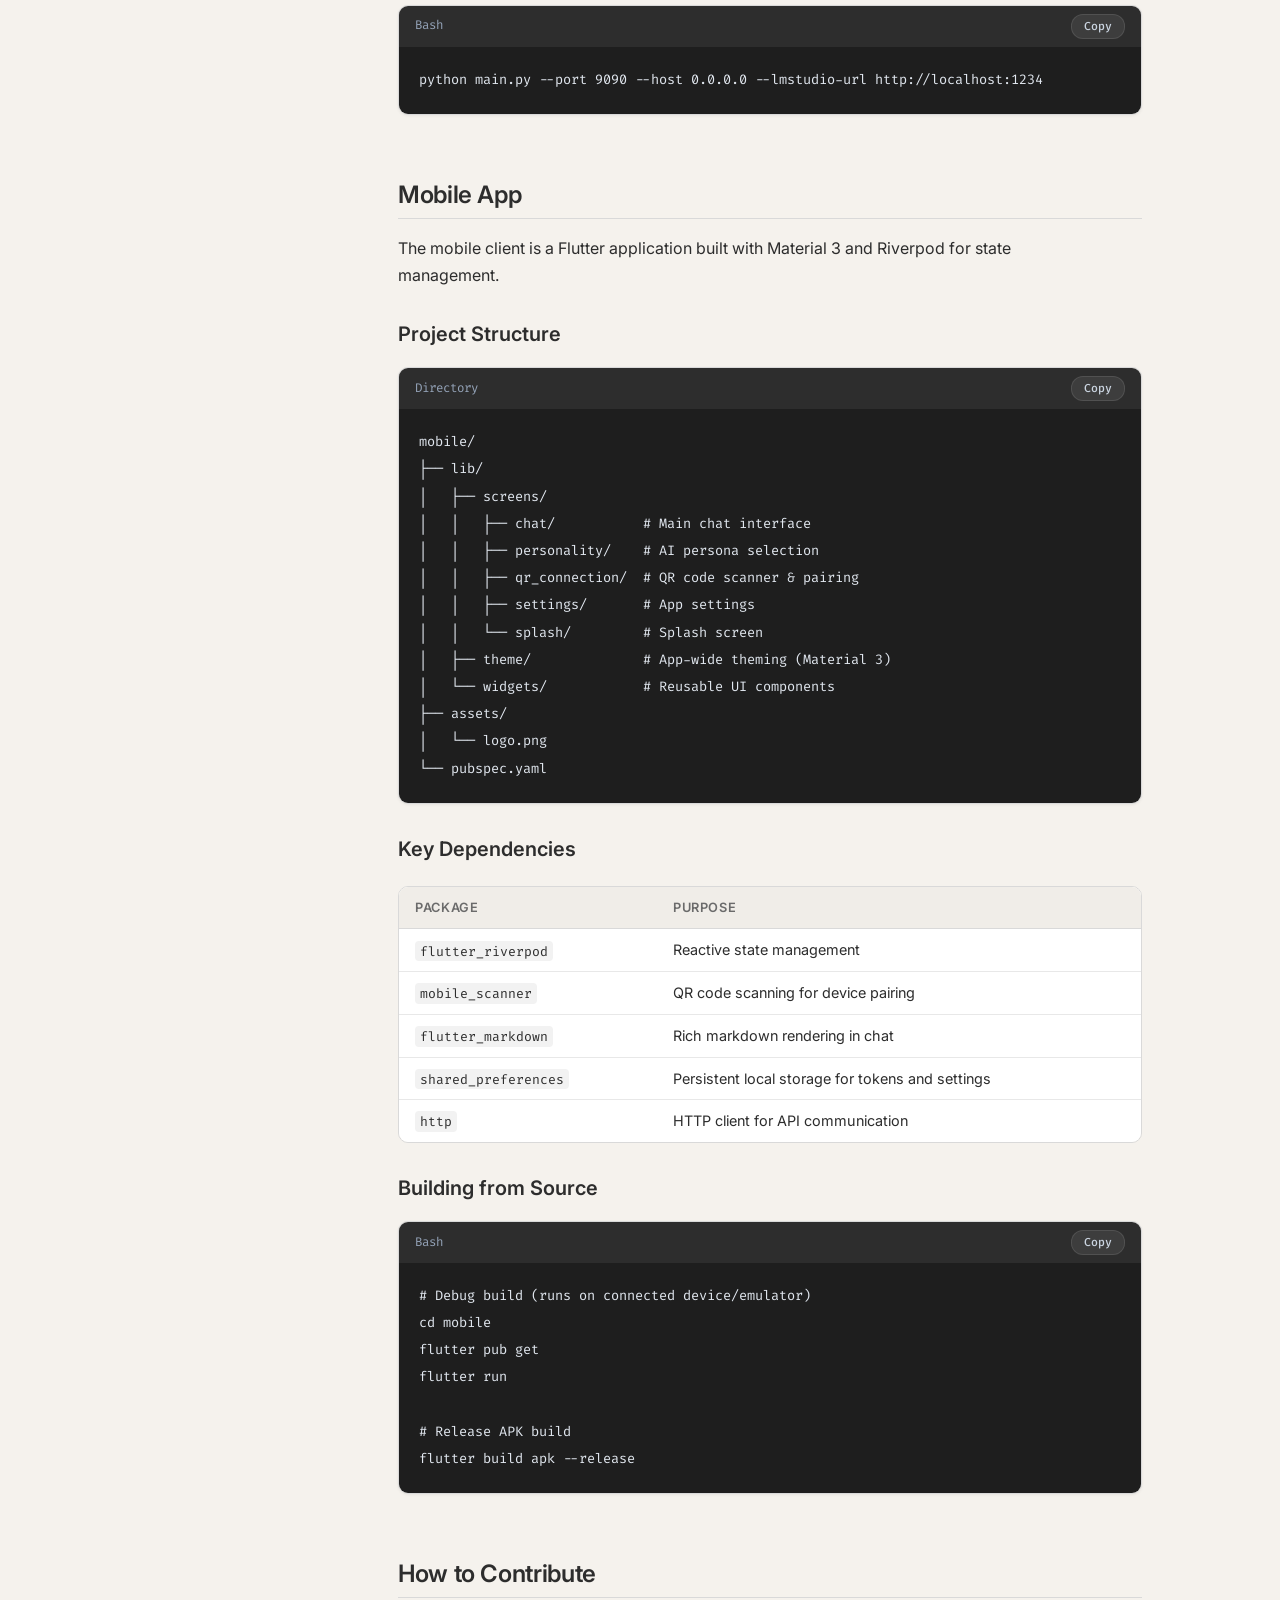
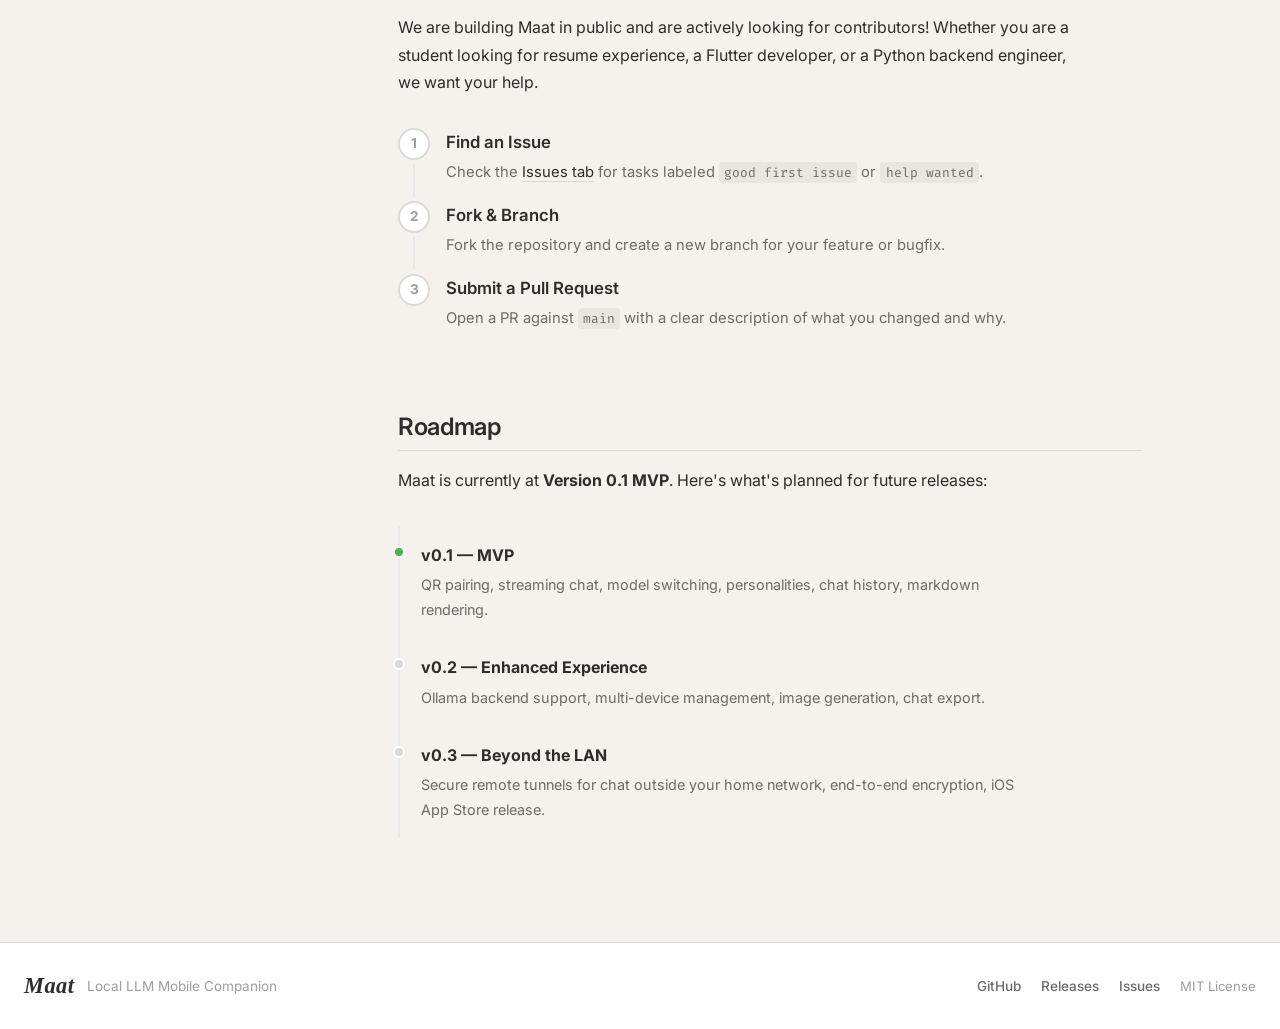
==== commit e8552d91: "feat: Implement PyQt6 Native Desktop Application for Gateway (Closes #23, Closes #7)" ====
--- a/docs/index.html
+++ b/docs/index.html
@@ -156,7 +156,7 @@
           <strong>Maat</strong> is a free, open-source mobile application that lets you chat securely with your locally hosted Large Language Models — via <a href="https://lmstudio.ai/" target="_blank" rel="noopener">LM Studio</a> — from anywhere on your home network.
         </p>
         <p>
-          By utilizing a lightweight Python gateway on your PC and a fast Flutter mobile client, Maat ensures that all inference runs on your own hardware. Your chats remain 100% private, with zero data sent to the cloud. Setup takes less than a minute via a simple QR code scan.
+          By utilizing a native desktop application (PyQt6 + FastAPI) on your PC and a fast Flutter mobile client, Maat ensures that all inference runs on your own hardware. Your chats remain 100% private, with zero data sent to the cloud. Setup takes less than a minute via a simple QR code scan.
         </p>
 
         <div class="callout callout-tip">
@@ -179,7 +179,7 @@
               <svg width="24" height="24" viewBox="0 0 24 24" fill="none" stroke="currentColor" stroke-width="1.5" stroke-linecap="round" stroke-linejoin="round"><rect x="3" y="11" width="18" height="11" rx="2"/><path d="M7 11V7a5 5 0 0 1 10 0v4"/></svg>
             </div>
             <h3 class="feature-title">Zero Configuration</h3>
-            <p class="feature-desc">Scan a QR code on your PC to instantly pair your mobile device. No IP addresses to type, no tokens to copy.</p>
+            <p class="feature-desc">Open the desktop app on your PC to instantly generate a pairing QR code for your mobile device. No IP addresses to type.</p>
           </div>
           <div class="feature-card">
             <div class="feature-icon">
@@ -200,7 +200,7 @@
               <svg width="24" height="24" viewBox="0 0 24 24" fill="none" stroke="currentColor" stroke-width="1.5" stroke-linecap="round" stroke-linejoin="round"><rect x="2" y="3" width="20" height="14" rx="2"/><line x1="8" y1="21" x2="16" y2="21"/><line x1="12" y1="17" x2="12" y2="21"/></svg>
             </div>
             <h3 class="feature-title">Model Switching</h3>
-            <p class="feature-desc">Easily switch between the models you have installed in LM Studio — Qwen, Llama, Gemma, and more.</p>
+            <p class="feature-desc">Easily switch between local models in LM Studio and remote Cloud LLMs (OpenAI, Gemini, Anthropic).</p>
           </div>
           <div class="feature-card">
             <div class="feature-icon">
@@ -236,8 +236,8 @@
           </div>
           <div class="arch-box">
             <div class="arch-box-icon">🖥️</div>
-            <div class="arch-box-label">Python Gateway</div>
-            <div class="arch-box-tech">FastAPI / Uvicorn</div>
+            <div class="arch-box-label">Desktop Gateway</div>
+            <div class="arch-box-tech">PyQt6 / FastAPI</div>
           </div>
           <div class="arch-connector">
             <div class="arch-connector-line"></div>
@@ -314,7 +314,7 @@
           </div>
 
           <div class="os-tab-content active" data-os="windows">
-            <h3>Step 1 — Run the Python Gateway</h3>
+            <h3>Step 1 — Run the Desktop Gateway</h3>
             <div class="code-wrapper">
               <div class="code-header">
                 <span>PowerShell</span>
@@ -339,7 +339,7 @@
           </div>
 
           <div class="os-tab-content" data-os="macos">
-            <h3>Step 1 — Run the Python Gateway</h3>
+            <h3>Step 1 — Run the Desktop Gateway</h3>
             <div class="code-wrapper">
               <div class="code-header">
                 <span>Terminal</span>
@@ -364,7 +364,7 @@
           </div>
 
           <div class="os-tab-content" data-os="linux">
-            <h3>Step 1 — Run the Python Gateway</h3>
+            <h3>Step 1 — Run the Desktop Gateway</h3>
             <div class="code-wrapper">
               <div class="code-header">
                 <span>Bash</span>
@@ -389,7 +389,7 @@
           </div>
         </div>
 
-        <p>A QR code will appear in your terminal. Open the Maat app and scan it to pair. That's it!</p>
+        <p>A native desktop window will open displaying your pairing QR code. Open the Maat app and scan it to pair. That's it!</p>
       </section>
 
       <!-- ══════════ PAIRING GUIDE ══════════ -->
@@ -414,8 +414,8 @@
               <div class="step-line"></div>
             </div>
             <div class="step-content">
-              <h3 class="step-title">Run the Python Gateway</h3>
-              <p>In your terminal, navigate to the <code>gateway/</code> directory and run <code>python main.py</code>. The gateway will auto-detect LM Studio and print a QR code containing your local IP address and a one-time pairing token.</p>
+              <h3 class="step-title">Run the Desktop Gateway</h3>
+              <p>In your terminal, navigate to the <code>gateway/</code> directory and run <code>python main.py</code>. The desktop app will launch and display a QR code containing your local IP address and a one-time pairing token.</p>
             </div>
           </div>
           <div class="step" data-step="3">
@@ -424,7 +424,7 @@
             </div>
             <div class="step-content">
               <h3 class="step-title">Scan with the Mobile App</h3>
-              <p>Open the Maat app on your phone. It will launch the QR scanner automatically. Point your camera at the terminal QR code. The app will decode the server URL and pairing token, register itself with the gateway, and navigate you straight to the chat screen.</p>
+              <p>Open the Maat app on your phone. It will launch the QR scanner automatically. Point your camera at the desktop QR code. The app will decode the server URL and pairing token, register itself with the gateway, and navigate you straight to the chat screen.</p>
             </div>
           </div>
         </div>
